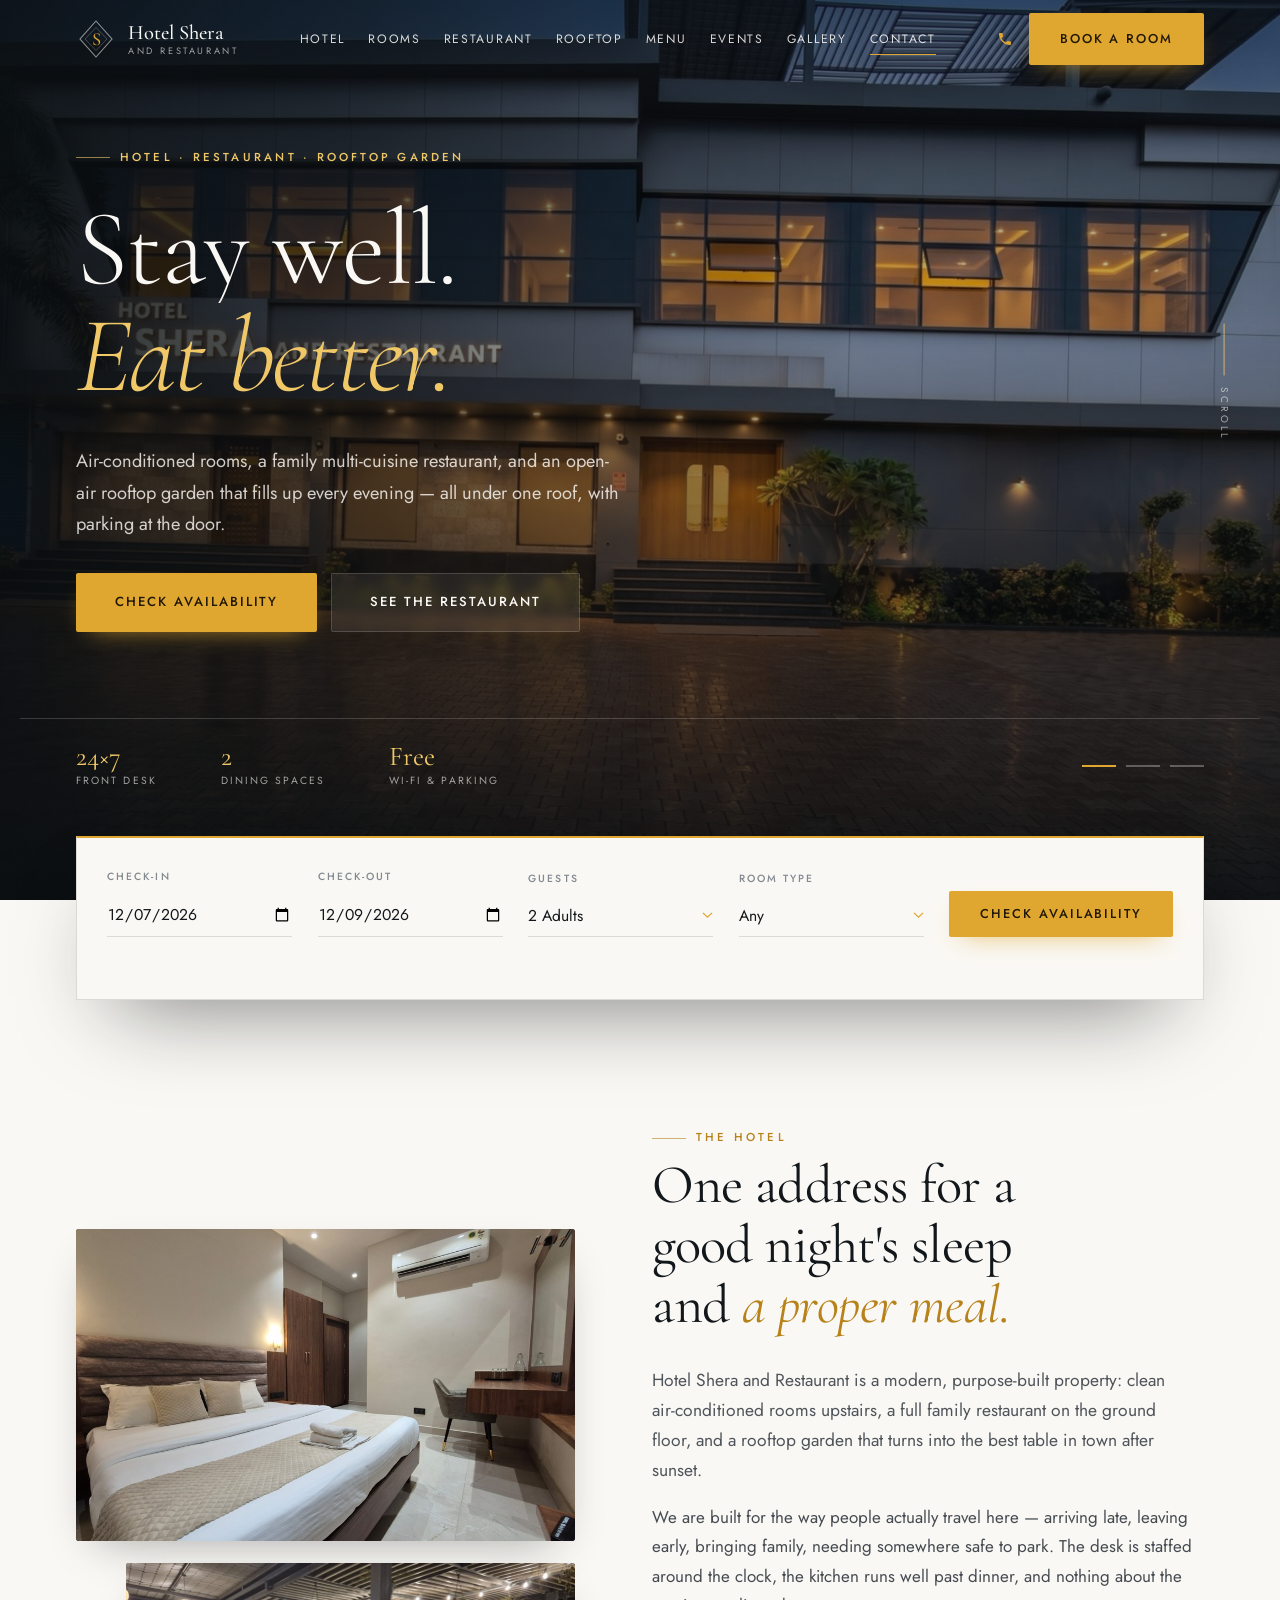
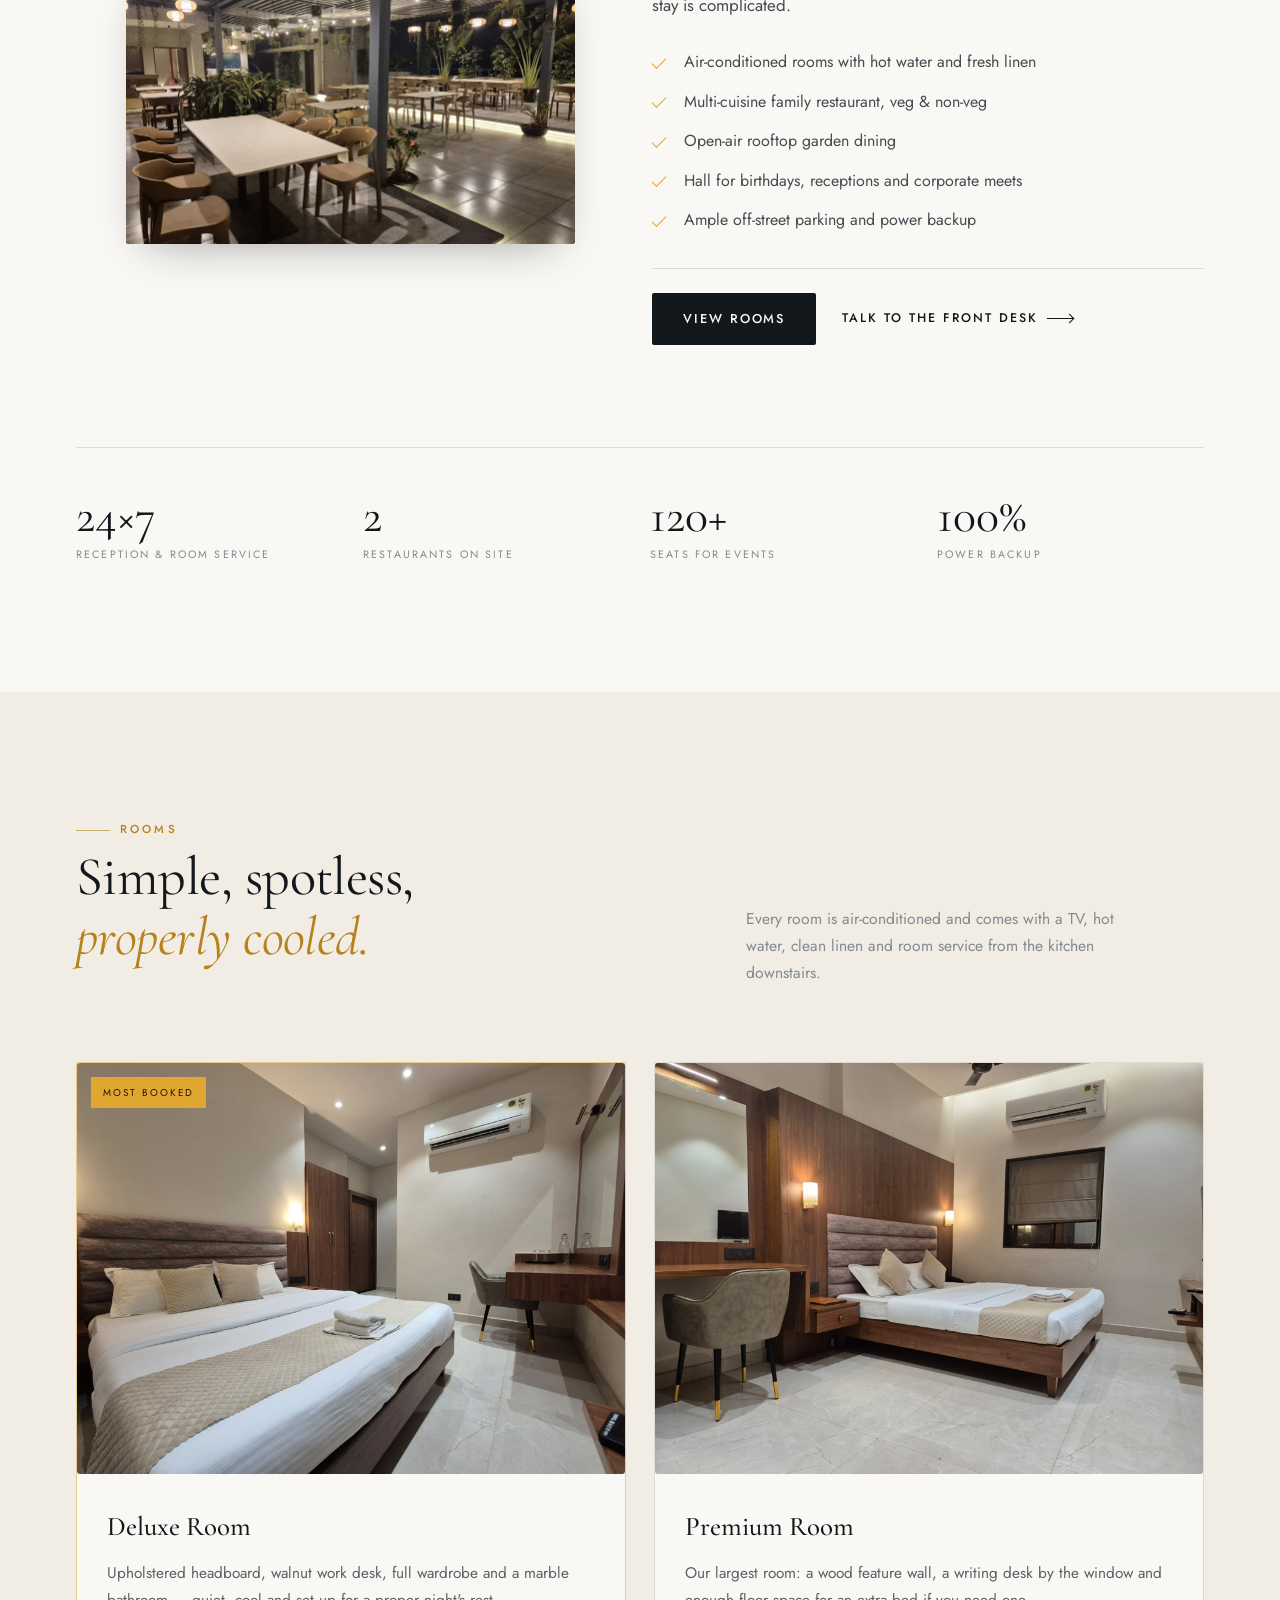
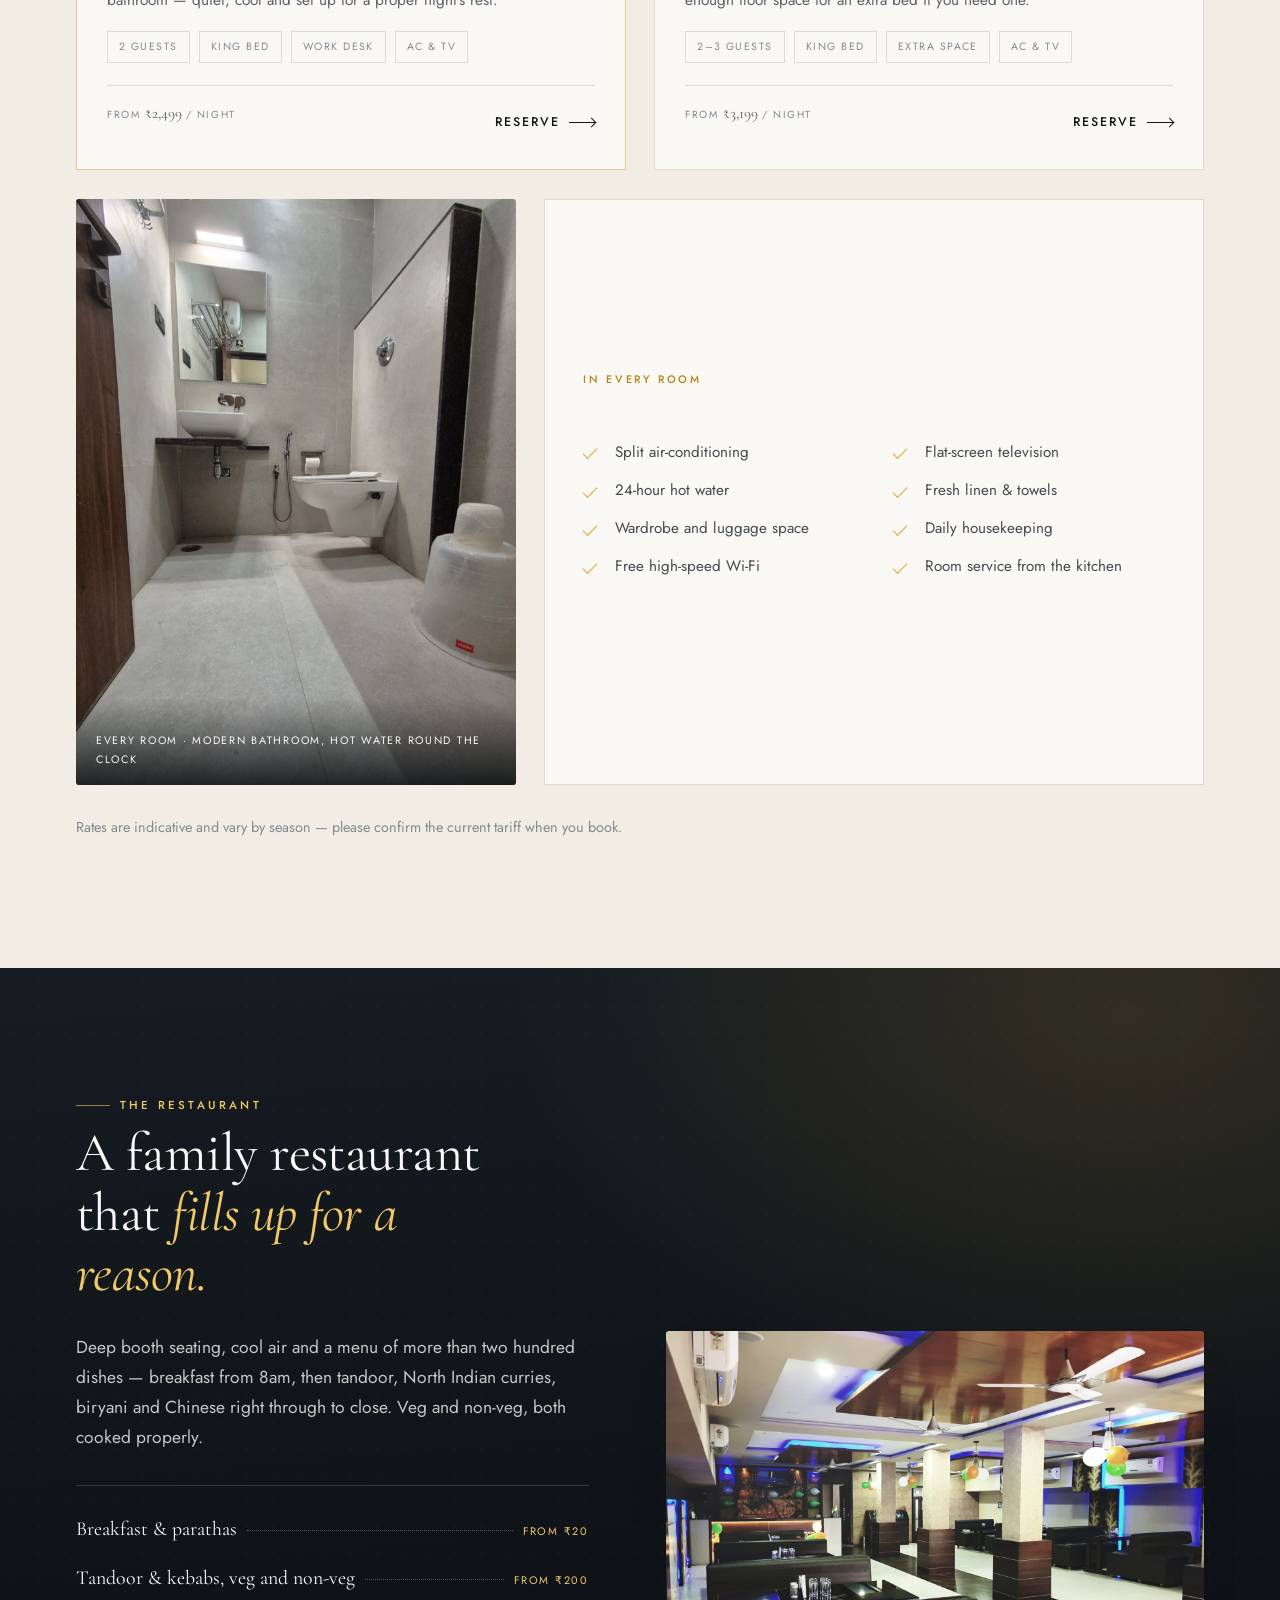
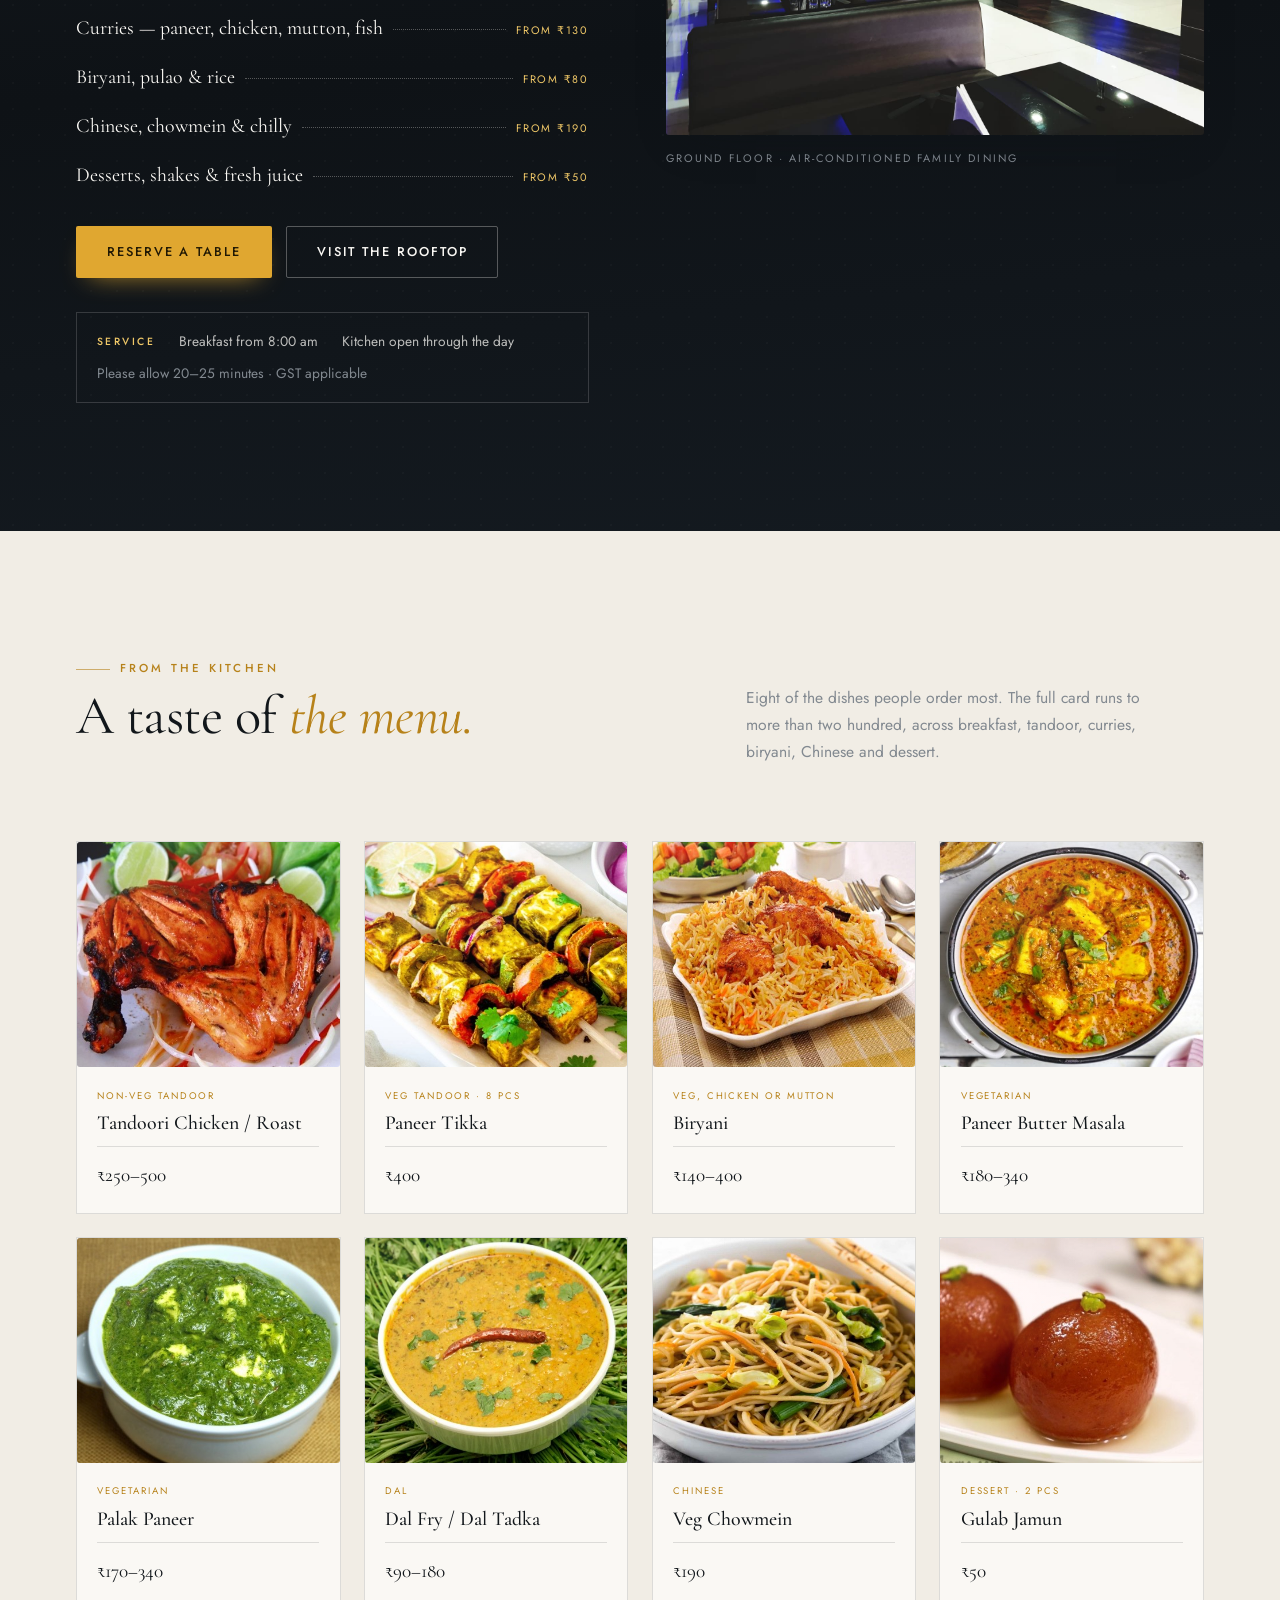
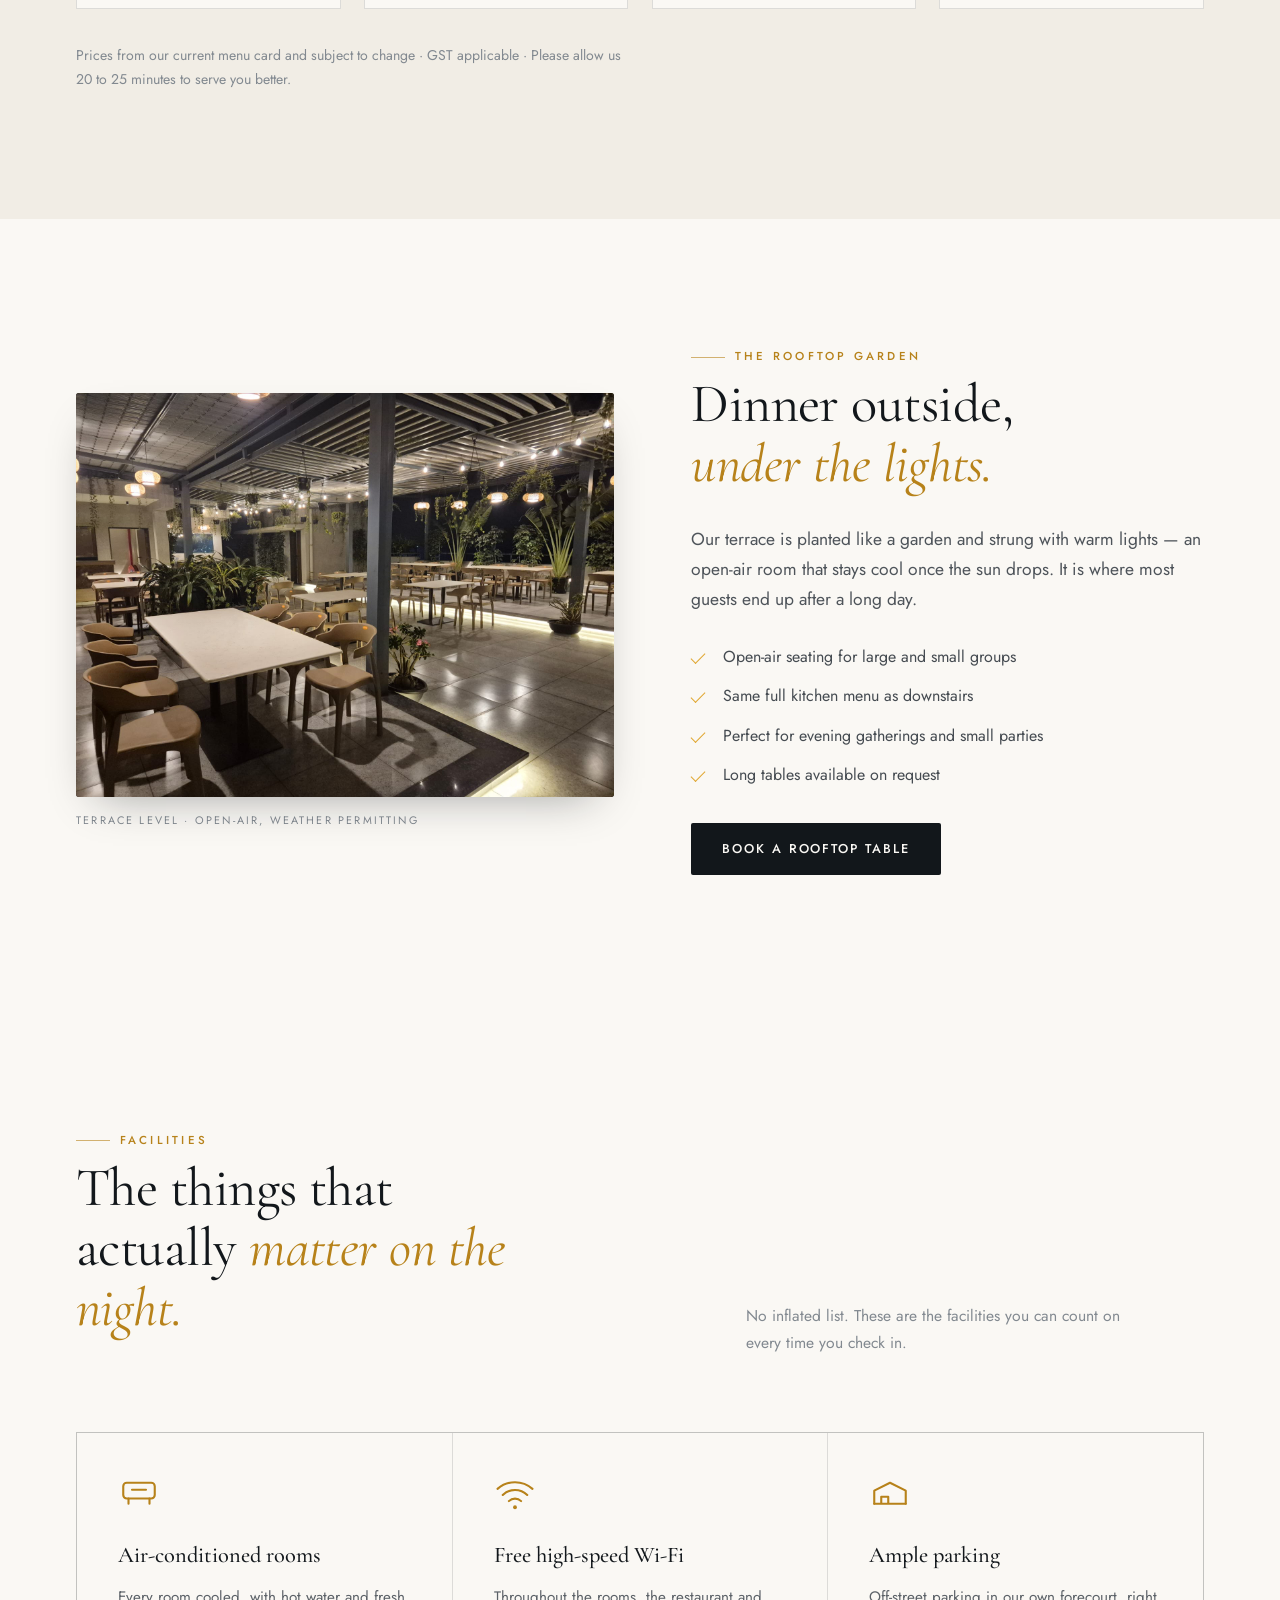
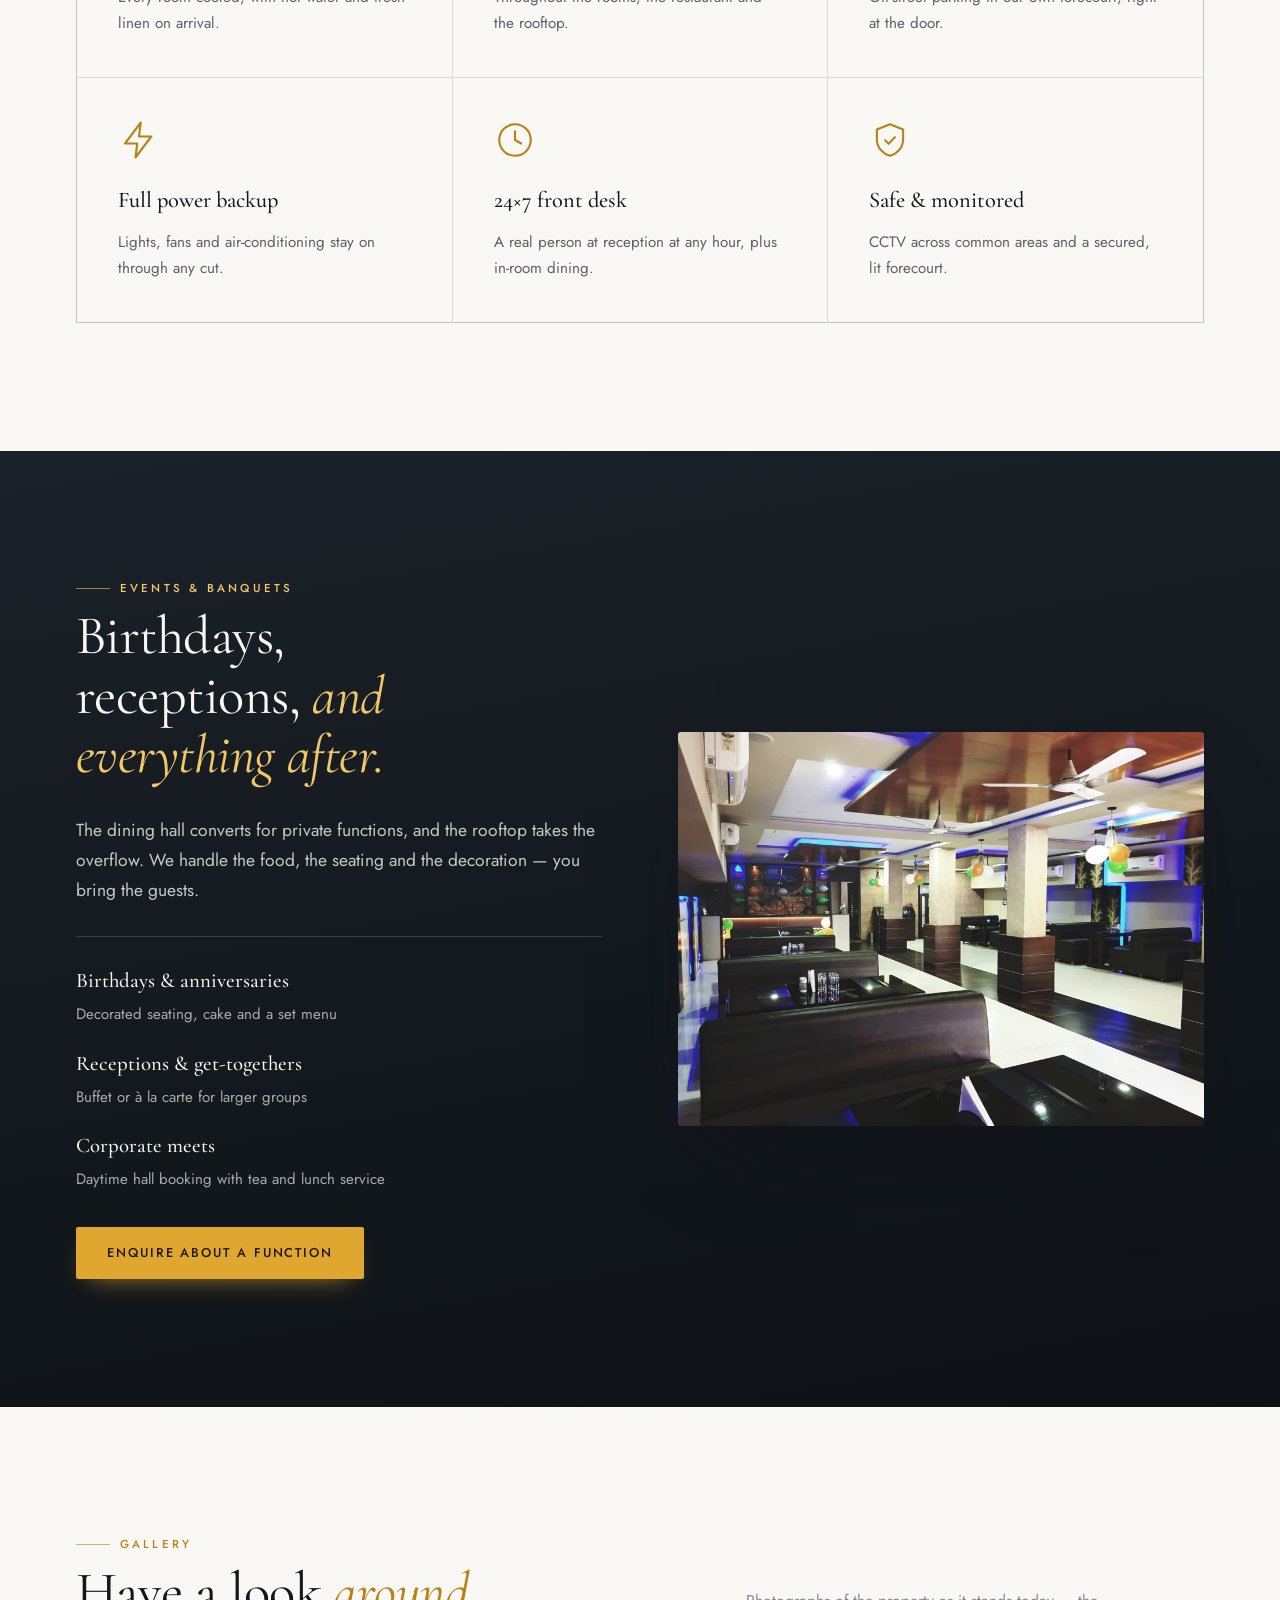
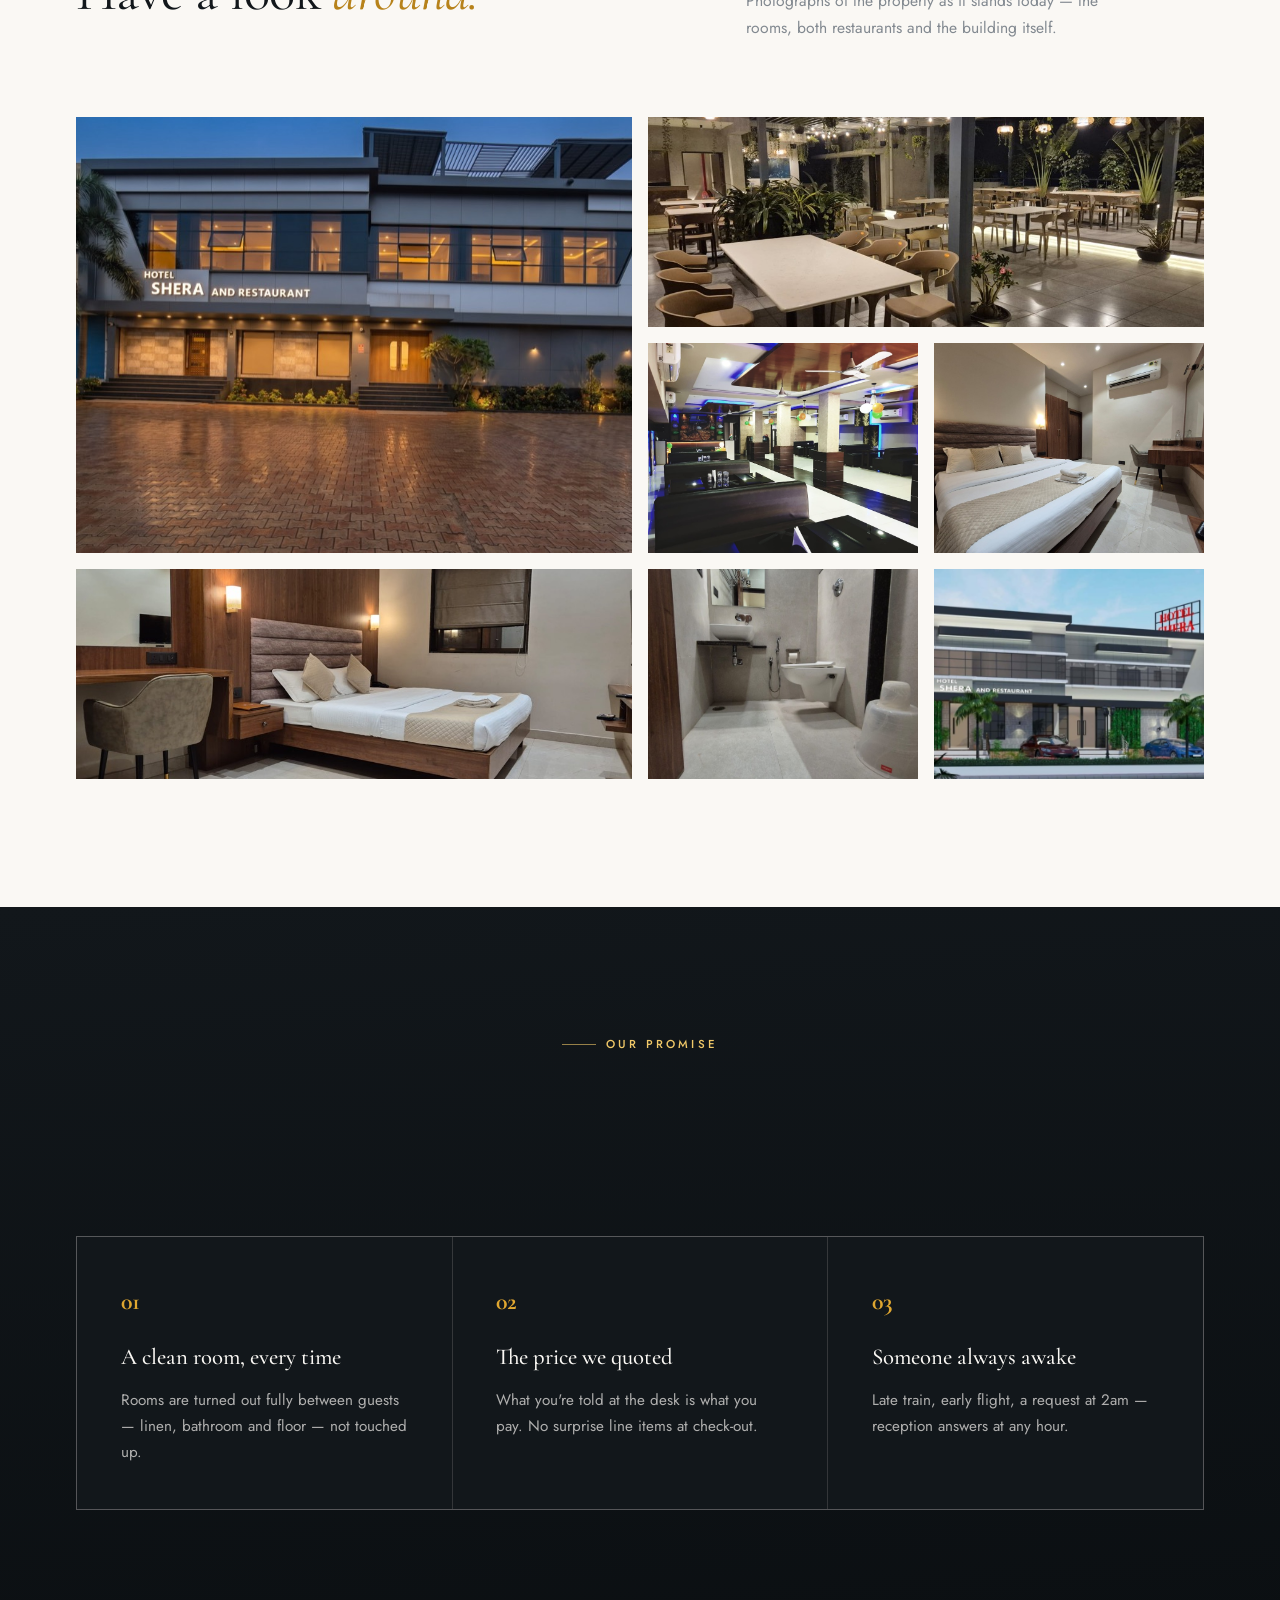
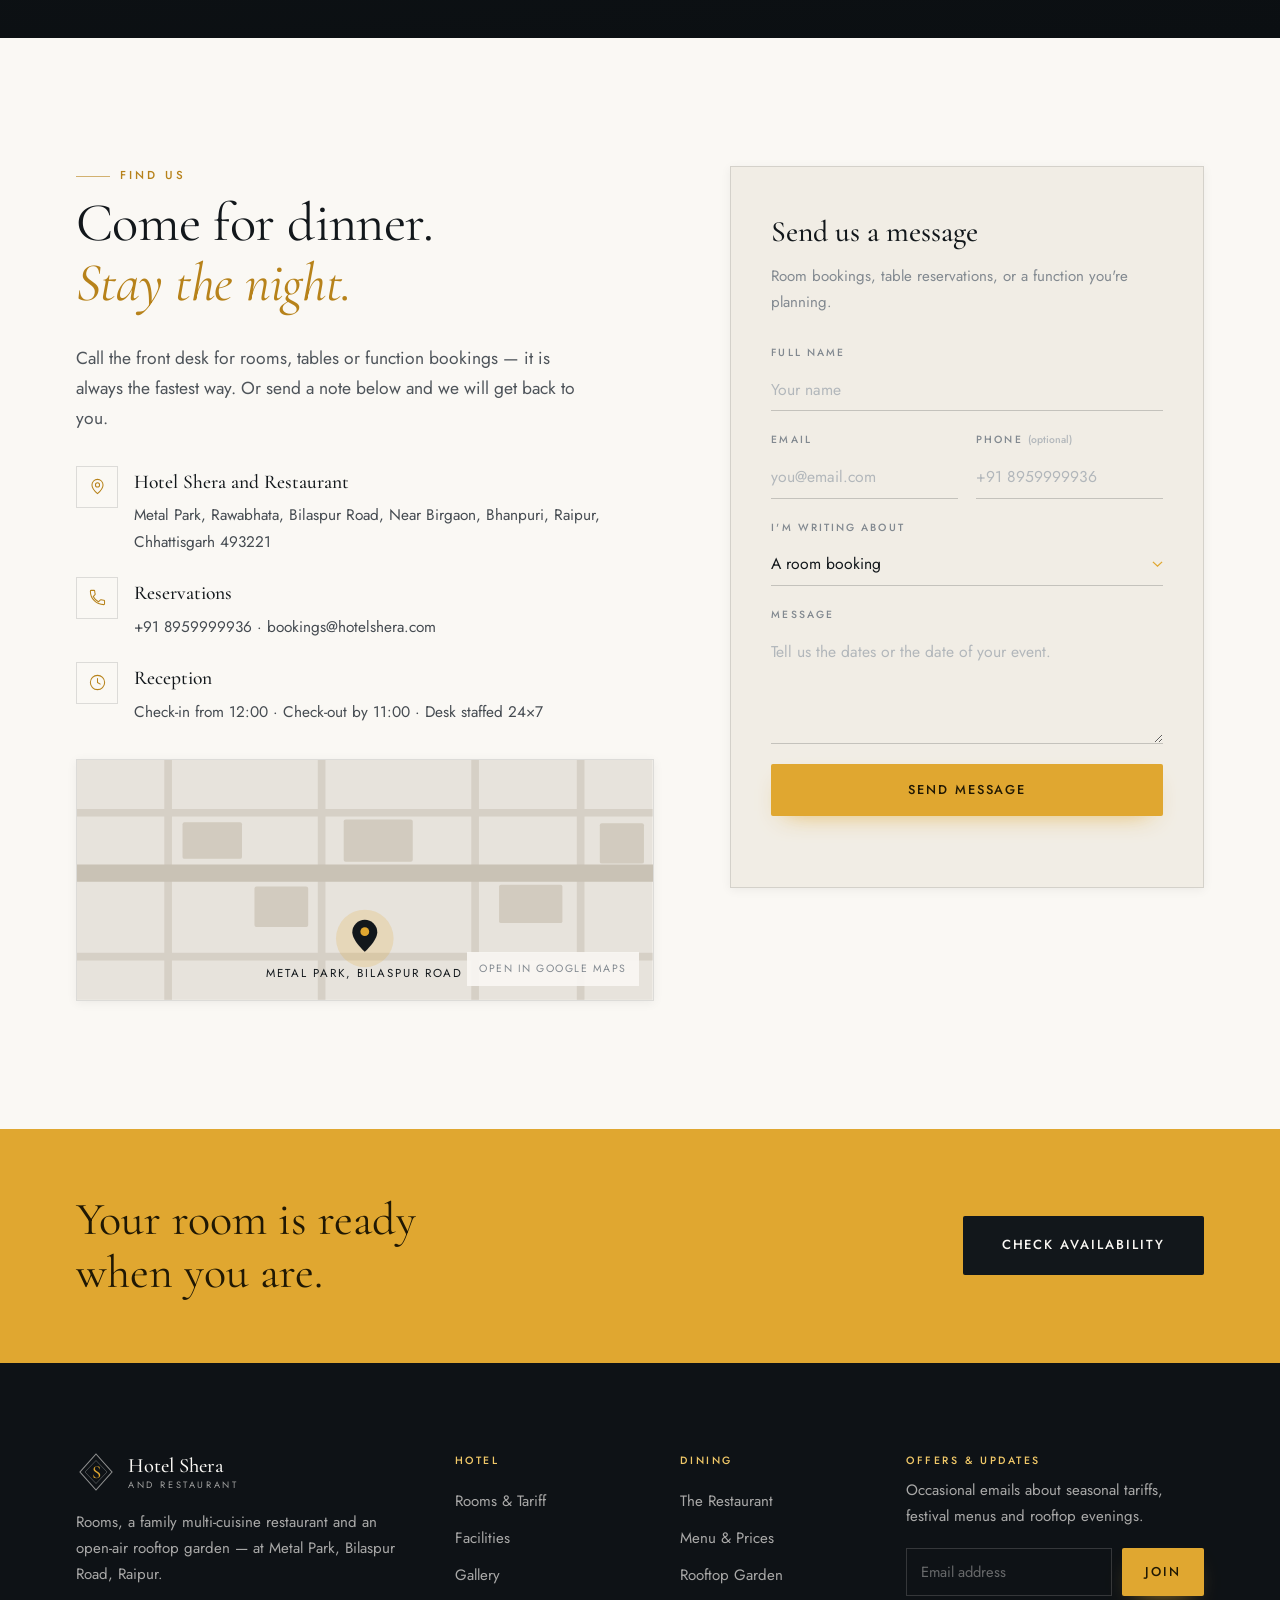
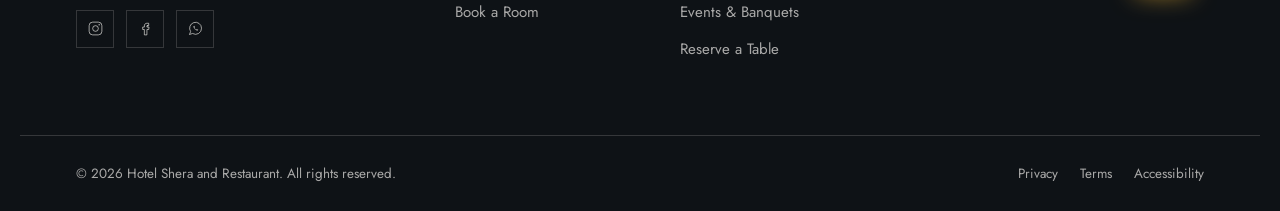
==== preview/index.html @ e37e74c5 "Serve coming-soon at the root, move the landing page to /preview/ The coming-soon page becomes the p" ====
<!DOCTYPE html>
<html lang="en">
<head>
<meta charset="utf-8">
<meta name="viewport" content="width=device-width, initial-scale=1">
<title>Hotel Shera and Restaurant, Raipur — Rooms, Restaurant &amp; Rooftop Garden</title>
<meta name="description" content="Hotel Shera and Restaurant, Metal Park, Bilaspur Road, Raipur — air-conditioned rooms, a family multi-cuisine restaurant, an open-air rooftop garden and a hall for events. Call +91 89599 99936.">
<meta name="theme-color" content="#12171B">
<meta name="robots" content="noindex,nofollow">

<meta property="og:type" content="website">
<meta property="og:title" content="Hotel Shera &amp; Restaurant">
<meta property="og:description" content="Rooms, a family restaurant and a rooftop garden — under one roof.">
<meta property="og:image" content="https://premgupta5000.github.io/assets/img/exterior.jpg">

<link rel="icon" href="data:image/svg+xml,%3Csvg xmlns='http://www.w3.org/2000/svg' viewBox='0 0 64 64'%3E%3Crect width='64' height='64' rx='14' fill='%2312171B'/%3E%3Ctext x='32' y='44' font-family='Georgia,serif' font-size='34' fill='%23E0A730' text-anchor='middle'%3ES%3C/text%3E%3C/svg%3E">

<link rel="preconnect" href="https://fonts.googleapis.com">
<link rel="preconnect" href="https://fonts.gstatic.com" crossorigin>
<link href="https://fonts.googleapis.com/css2?family=Cormorant+Garamond:ital,wght@0,300;0,400;0,500;0,600;1,300;1,400&family=Jost:wght@300;400;500;600&display=swap" rel="stylesheet">
<link rel="preload" as="image" href="../assets/img/exterior.jpg">
<link rel="stylesheet" href="../assets/css/styles.css">
</head>
<body>

<a class="skip-link" href="#main">Skip to content</a>

<div class="loader" id="loader" aria-hidden="true">
  <div class="loader__mark"><span class="loader__s">S</span><span class="loader__word">SHERA</span></div>
  <div class="loader__bar"><i></i></div>
</div>

<!-- ============ HEADER ============ -->
<header class="nav" id="nav">
  <div class="nav__inner">
    <a class="brand" href="#top" aria-label="Hotel Shera and Restaurant — home">
      <span class="brand__mark" aria-hidden="true">
        <svg viewBox="0 0 40 40" fill="none"><path d="M20 2 L36 20 L20 38 L4 20 Z" stroke="currentColor" stroke-width="1.1" opacity=".55"/><path d="M20 8.5 L31 20 L20 31.5 L9 20 Z" stroke="currentColor" stroke-width=".8" opacity=".3"/></svg>
        <b>S</b>
      </span>
      <span class="brand__text"><strong>Hotel Shera</strong><small>and Restaurant</small></span>
    </a>

    <nav class="nav__links" id="navLinks" aria-label="Primary">
      <a href="#about">Hotel</a>
      <a href="#rooms">Rooms</a>
      <a href="#dining">Restaurant</a>
      <a href="#rooftop">Rooftop</a>
      <a href="#menu">Menu</a>
      <a href="#events">Events</a>
      <a href="#gallery">Gallery</a>
      <a href="#contact">Contact</a>
      <a class="btn btn--gold nav__cta--mobile" href="#book">Book a Room</a>
    </nav>

    <div class="nav__right">
      <a class="nav__phone" href="tel:+918959999936"><svg viewBox="0 0 24 24" aria-hidden="true"><path d="M6.6 10.8a15.1 15.1 0 0 0 6.6 6.6l2.2-2.2a1 1 0 0 1 1-.25c1.1.37 2.3.57 3.5.57a1 1 0 0 1 1 1V20a1 1 0 0 1-1 1A17 17 0 0 1 3 4a1 1 0 0 1 1-1h3.5a1 1 0 0 1 1 1c0 1.2.2 2.4.57 3.5a1 1 0 0 1-.25 1z"/></svg><span>+91 8959999936</span></a>
      <a class="btn btn--gold nav__cta" href="#book">Book a Room</a>
      <button class="burger" id="burger" aria-label="Open menu" aria-expanded="false" aria-controls="navLinks"><span></span><span></span><span></span></button>
    </div>
  </div>
</header>

<main id="main">
<span id="top"></span>

<!-- ============ HERO ============ -->
<section class="hero" id="hero">
  <div class="hero__slides" aria-hidden="true">
    <div class="hero__slide is-active" data-img="../assets/img/exterior.jpg" style="--g:linear-gradient(150deg,#243244,#0f1520);background-position:85% 55%"></div>
    <div class="hero__slide" data-img="../assets/img/rooftop-garden.jpg" style="--g:linear-gradient(150deg,#2a2b26,#131412)"></div>
    <div class="hero__slide" data-img="../assets/img/restaurant-indoor.jpg" style="--g:linear-gradient(150deg,#232a33,#101317)"></div>
  </div>
  <div class="hero__scrim"></div>

  <div class="hero__content container">
    <p class="eyebrow eyebrow--light reveal">Hotel &middot; Restaurant &middot; Rooftop Garden</p>
    <h1 class="hero__title reveal" data-delay="1">
      <span class="line"><span>Stay well.</span></span>
      <span class="line"><span><em>Eat better.</em></span></span>
    </h1>
    <p class="hero__lede reveal" data-delay="2">Air-conditioned rooms, a family multi-cuisine restaurant, and an
      open-air rooftop garden that fills up every evening — all under one roof, with parking at the door.</p>
    <div class="hero__actions reveal" data-delay="3">
      <a class="btn btn--gold btn--lg" href="#book">Check Availability</a>
      <a class="btn btn--ghost btn--lg" href="#dining">See the Restaurant</a>
    </div>
  </div>

  <div class="hero__meta container">
    <ul class="hero__facts">
      <li><b>24×7</b><span>Front desk</span></li>
      <li><b>2</b><span>Dining spaces</span></li>
      <li><b>Free</b><span>Wi-Fi &amp; parking</span></li>
    </ul>
    <div class="hero__dots" id="heroDots" role="tablist" aria-label="Hero images"></div>
  </div>

  <a class="hero__scroll" href="#book" aria-label="Scroll down"><span></span>Scroll</a>
</section>

<!-- ============ BOOKING BAR ============ -->
<section class="bookbar" id="book" aria-label="Check availability">
  <div class="container">
    <form class="bookbar__form" id="bookForm" novalidate>
      <div class="field">
        <label for="checkin">Check-in</label>
        <input type="date" id="checkin" name="checkin" required>
      </div>
      <div class="field">
        <label for="checkout">Check-out</label>
        <input type="date" id="checkout" name="checkout" required>
      </div>
      <div class="field">
        <label for="guests">Guests</label>
        <select id="guests" name="guests">
          <option>1 Adult</option>
          <option selected>2 Adults</option>
          <option>2 Adults, 1 Child</option>
          <option>3 Adults</option>
          <option>4 Adults</option>
        </select>
      </div>
      <div class="field">
        <label for="rtype">Room type</label>
        <select id="rtype" name="rtype">
          <option>Any</option>
          <option>Deluxe Room</option>
          <option>Premium Room</option>
        </select>
      </div>
      <button class="btn btn--gold btn--block" type="submit">Check Availability</button>
      <p class="bookbar__note" id="bookNote" role="status"></p>
    </form>
  </div>
</section>

<!-- ============ ABOUT ============ -->
<section class="about section" id="about">
  <div class="container about__grid">
    <div class="about__media">
      <figure class="ph reveal" style="--g:linear-gradient(160deg,#3d372e,#181511)">
        <img src="../assets/img/room-executive-900.jpg" alt="A Deluxe room at Hotel Shera" loading="lazy" onerror="this.remove()">
      </figure>
      <figure class="ph ph--inset reveal" data-delay="1" style="--g:linear-gradient(160deg,#2c2e28,#121310)">
        <img src="../assets/img/rooftop-garden-900.jpg" alt="The rooftop garden dining area lit up at night" loading="lazy" onerror="this.remove()">
      </figure>
    </div>

    <div class="about__copy">
      <p class="eyebrow reveal">The hotel</p>
      <h2 class="h2 reveal" data-delay="1">One address for a good night's sleep and <em>a proper meal.</em></h2>
      <p class="lede reveal" data-delay="2">Hotel Shera and Restaurant is a modern, purpose-built property: clean
        air-conditioned rooms upstairs, a full family restaurant on the ground floor, and a rooftop garden that
        turns into the best table in town after sunset.</p>
      <p class="reveal" data-delay="3">We are built for the way people actually travel here — arriving late,
        leaving early, bringing family, needing somewhere safe to park. The desk is staffed around the clock,
        the kitchen runs well past dinner, and nothing about the stay is complicated.</p>

      <ul class="ticks reveal" data-delay="4">
        <li>Air-conditioned rooms with hot water and fresh linen</li>
        <li>Multi-cuisine family restaurant, veg &amp; non-veg</li>
        <li>Open-air rooftop garden dining</li>
        <li>Hall for birthdays, receptions and corporate meets</li>
        <li>Ample off-street parking and power backup</li>
      </ul>

      <div class="about__cta reveal" data-delay="5">
        <a class="btn btn--dark" href="#rooms">View Rooms</a>
        <a class="link-arrow" href="#contact">Talk to the front desk<i aria-hidden="true"></i></a>
      </div>
    </div>
  </div>

  <div class="container">
    <div class="stats reveal">
      <div class="stat"><b class="count" data-to="24" data-suffix="×7">0</b><span>Reception &amp; room service</span></div>
      <div class="stat"><b class="count" data-to="2">0</b><span>Restaurants on site</span></div>
      <div class="stat"><b class="count" data-to="120" data-suffix="+">0</b><span>Seats for events</span></div>
      <div class="stat"><b class="count" data-to="100" data-suffix="%">0</b><span>Power backup</span></div>
    </div>
  </div>
</section>

<!-- ============ ROOMS ============ -->
<section class="rooms section" id="rooms">
  <div class="container">
    <header class="sec-head">
      <div>
        <p class="eyebrow reveal">Rooms</p>
        <h2 class="h2 reveal" data-delay="1">Simple, spotless, <em>properly cooled.</em></h2>
      </div>
      <p class="sec-head__aside reveal" data-delay="2">Every room is air-conditioned and comes with a TV, hot water,
        clean linen and room service from the kitchen downstairs.</p>
    </header>

    <div class="rooms__grid">
      <article class="room room--feature reveal">
        <figure class="ph room__media" style="--g:linear-gradient(160deg,#3d372e,#181511)">
          <img src="../assets/img/room-executive-900.jpg" alt="A Deluxe room with an upholstered headboard, work desk and marble floor" loading="lazy" onerror="this.remove()">
          <figcaption class="room__tag">Most booked</figcaption>
        </figure>
        <div class="room__body">
          <h3>Deluxe Room</h3>
          <p>Upholstered headboard, walnut work desk, full wardrobe and a marble bathroom — quiet, cool and
            set up for a proper night's rest.</p>
          <ul class="room__spec"><li>2 guests</li><li>King bed</li><li>Work desk</li><li>AC &amp; TV</li></ul>
          <div class="room__foot">
            <p class="price"><small>from</small> ₹2,499 <small>/ night</small></p>
            <a class="link-arrow" href="#book">Reserve<i aria-hidden="true"></i></a>
          </div>
        </div>
      </article>

      <article class="room reveal" data-delay="1">
        <figure class="ph room__media" style="--g:linear-gradient(160deg,#3b352c,#171410)">
          <img src="../assets/img/room-premium-900.jpg" alt="A Premium room with a wood feature wall, desk and window" loading="lazy" onerror="this.remove()">
        </figure>
        <div class="room__body">
          <h3>Premium Room</h3>
          <p>Our largest room: a wood feature wall, a writing desk by the window and enough floor space for
            an extra bed if you need one.</p>
          <ul class="room__spec"><li>2–3 guests</li><li>King bed</li><li>Extra space</li><li>AC &amp; TV</li></ul>
          <div class="room__foot">
            <p class="price"><small>from</small> ₹3,199 <small>/ night</small></p>
            <a class="link-arrow" href="#book">Reserve<i aria-hidden="true"></i></a>
          </div>
        </div>
      </article>

      <!-- TODO(owner): to add a third tier, photograph the room, save it as
           assets/img/room-standard-900.jpg and uncomment the card below.
           Remember to add the matching option to the "Room type" select in the booking bar.

      <article class="room reveal" data-delay="2">
        <figure class="ph room__media" style="--g:linear-gradient(160deg,#3a3630,#171512)">
          <img src="../assets/img/room-standard-900.jpg" alt="A Standard air-conditioned room" loading="lazy" onerror="this.remove()">
        </figure>
        <div class="room__body">
          <h3>Standard AC Room</h3>
          <p>A comfortable double for a night or two on the road.</p>
          <ul class="room__spec"><li>2 guests</li><li>Double bed</li><li>AC &amp; TV</li></ul>
          <div class="room__foot">
            <p class="price"><small>from</small> ₹1,899 <small>/ night</small></p>
            <a class="link-arrow" href="#book">Reserve<i aria-hidden="true"></i></a>
          </div>
        </div>
      </article>
      -->
    </div>

    <div class="rooms__strip">
      <figure class="ph reveal" style="--g:linear-gradient(160deg,#3a3a38,#161615)">
        <img src="../assets/img/bathroom-900.jpg" alt="A room bathroom with a walk-in shower area and modern fittings" loading="lazy" onerror="this.remove()">
        <figcaption>Every room · modern bathroom, hot water round the clock</figcaption>
      </figure>
      <div class="inroom reveal" data-delay="1">
        <h3>In every room</h3>
        <ul class="ticks ticks--two">
          <li>Split air-conditioning</li>
          <li>Flat-screen television</li>
          <li>24-hour hot water</li>
          <li>Fresh linen &amp; towels</li>
          <li>Wardrobe and luggage space</li>
          <li>Daily housekeeping</li>
          <li>Free high-speed Wi-Fi</li>
          <li>Room service from the kitchen</li>
        </ul>
      </div>
    </div>

    <p class="rooms__note reveal">Rates are indicative and vary by season — please confirm the current tariff when you book.</p>
  </div>
</section>

<!-- ============ DINING — INDOOR ============ -->
<section class="dining section" id="dining">
  <div class="container dining__grid">
    <div class="dining__copy">
      <p class="eyebrow eyebrow--light reveal">The restaurant</p>
      <h2 class="h2 h2--light reveal" data-delay="1">A family restaurant that <em>fills up for a reason.</em></h2>
      <p class="lede lede--light reveal" data-delay="2">Deep booth seating, cool air and a menu of more than two
        hundred dishes — breakfast from 8am, then tandoor, North Indian curries, biryani and Chinese right
        through to close. Veg and non-veg, both cooked properly.</p>

      <ul class="menu reveal" data-delay="3">
        <li><span class="menu__name">Breakfast &amp; parathas</span><span class="menu__dots"></span><span class="menu__price">from ₹20</span></li>
        <li><span class="menu__name">Tandoor &amp; kebabs, veg and non-veg</span><span class="menu__dots"></span><span class="menu__price">from ₹200</span></li>
        <li><span class="menu__name">Curries — paneer, chicken, mutton, fish</span><span class="menu__dots"></span><span class="menu__price">from ₹130</span></li>
        <li><span class="menu__name">Biryani, pulao &amp; rice</span><span class="menu__dots"></span><span class="menu__price">from ₹80</span></li>
        <li><span class="menu__name">Chinese, chowmein &amp; chilly</span><span class="menu__dots"></span><span class="menu__price">from ₹190</span></li>
        <li><span class="menu__name">Desserts, shakes &amp; fresh juice</span><span class="menu__dots"></span><span class="menu__price">from ₹50</span></li>
      </ul>

      <div class="dining__actions reveal" data-delay="4">
        <a class="btn btn--gold" href="#contact">Reserve a Table</a>
        <a class="btn btn--ghost-light" href="#rooftop">Visit the Rooftop</a>
      </div>

      <div class="dining__hours reveal" data-delay="5">
        <b>Service</b>
        <span>Breakfast from 8:00 am</span>
        <span>Kitchen open through the day</span>
        <span class="muted">Please allow 20–25 minutes · GST applicable</span>
      </div>
    </div>

    <div class="dining__media reveal" data-delay="1">
      <figure class="ph ph--wide" style="--g:linear-gradient(160deg,#232a33,#101317)">
        <img src="../assets/img/restaurant-indoor.jpg" alt="The indoor dining hall with booth seating and accent lighting" loading="lazy" onerror="this.remove()">
      </figure>
      <p class="ph__cap">Ground floor · air-conditioned family dining</p>
    </div>
  </div>
</section>

<!-- ============ MENU ============ -->
<section class="taste section" id="menu">
  <div class="container">
    <header class="sec-head">
      <div>
        <p class="eyebrow reveal">From the kitchen</p>
        <h2 class="h2 reveal" data-delay="1">A taste of <em>the menu.</em></h2>
      </div>
      <p class="sec-head__aside reveal" data-delay="2">Eight of the dishes people order most. The full card runs to
        more than two hundred, across breakfast, tandoor, curries, biryani, Chinese and dessert.</p>
    </header>

    <div class="taste__grid">
      <article class="dish reveal">
        <figure class="ph dish__media" style="--g:linear-gradient(160deg,#3d372e,#181511)">
          <img src="../assets/img/menu/tandoori-chicken.jpg" alt="Tandoori Chicken / Roast" loading="lazy" onerror="this.remove()">
        </figure>
        <div class="dish__body">
          <span class="dish__cat">Non-veg tandoor</span>
          <h3>Tandoori Chicken / Roast</h3>
          <p class="dish__price">₹250–500</p>
        </div>
      </article>
      <article class="dish reveal" data-delay="1">
        <figure class="ph dish__media" style="--g:linear-gradient(160deg,#3d372e,#181511)">
          <img src="../assets/img/menu/paneer-tikka.jpg" alt="Paneer Tikka" loading="lazy" onerror="this.remove()">
        </figure>
        <div class="dish__body">
          <span class="dish__cat">Veg tandoor · 8 pcs</span>
          <h3>Paneer Tikka</h3>
          <p class="dish__price">₹400</p>
        </div>
      </article>
      <article class="dish reveal" data-delay="2">
        <figure class="ph dish__media" style="--g:linear-gradient(160deg,#3d372e,#181511)">
          <img src="../assets/img/menu/biryani.jpg" alt="Biryani" loading="lazy" onerror="this.remove()">
        </figure>
        <div class="dish__body">
          <span class="dish__cat">Veg, chicken or mutton</span>
          <h3>Biryani</h3>
          <p class="dish__price">₹140–400</p>
        </div>
      </article>
      <article class="dish reveal" data-delay="3">
        <figure class="ph dish__media" style="--g:linear-gradient(160deg,#3d372e,#181511)">
          <img src="../assets/img/menu/paneer-butter-masala.jpg" alt="Paneer Butter Masala" loading="lazy" onerror="this.remove()">
        </figure>
        <div class="dish__body">
          <span class="dish__cat">Vegetarian</span>
          <h3>Paneer Butter Masala</h3>
          <p class="dish__price">₹180–340</p>
        </div>
      </article>
      <article class="dish reveal" data-delay="4">
        <figure class="ph dish__media" style="--g:linear-gradient(160deg,#3d372e,#181511)">
          <img src="../assets/img/menu/palak-paneer.jpg" alt="Palak Paneer" loading="lazy" onerror="this.remove()">
        </figure>
        <div class="dish__body">
          <span class="dish__cat">Vegetarian</span>
          <h3>Palak Paneer</h3>
          <p class="dish__price">₹170–340</p>
        </div>
      </article>
      <article class="dish reveal" data-delay="5">
        <figure class="ph dish__media" style="--g:linear-gradient(160deg,#3d372e,#181511)">
          <img src="../assets/img/menu/dal-fry.jpg" alt="Dal Fry / Dal Tadka" loading="lazy" onerror="this.remove()">
        </figure>
        <div class="dish__body">
          <span class="dish__cat">Dal</span>
          <h3>Dal Fry / Dal Tadka</h3>
          <p class="dish__price">₹90–180</p>
        </div>
      </article>
      <article class="dish reveal">
        <figure class="ph dish__media" style="--g:linear-gradient(160deg,#3d372e,#181511)">
          <img src="../assets/img/menu/chowmein.jpg" alt="Veg Chowmein" loading="lazy" onerror="this.remove()">
        </figure>
        <div class="dish__body">
          <span class="dish__cat">Chinese</span>
          <h3>Veg Chowmein</h3>
          <p class="dish__price">₹190</p>
        </div>
      </article>
      <article class="dish reveal" data-delay="1">
        <figure class="ph dish__media" style="--g:linear-gradient(160deg,#3d372e,#181511)">
          <img src="../assets/img/menu/gulab-jamun.jpg" alt="Gulab Jamun" loading="lazy" onerror="this.remove()">
        </figure>
        <div class="dish__body">
          <span class="dish__cat">Dessert · 2 pcs</span>
          <h3>Gulab Jamun</h3>
          <p class="dish__price">₹50</p>
        </div>
      </article>
    </div>

    <p class="taste__note reveal">Prices from our current menu card and subject to change · GST applicable ·
      Please allow us 20 to 25 minutes to serve you better.</p>
  </div>
</section>

<!-- ============ ROOFTOP ============ -->
<section class="roof section" id="rooftop">
  <div class="container roof__grid">
    <div class="roof__media reveal">
      <figure class="ph ph--wide" style="--g:linear-gradient(160deg,#2c2e28,#121310)">
        <img src="../assets/img/rooftop-garden.jpg" alt="The open-air rooftop garden restaurant at night, with string lights and plants" loading="lazy" onerror="this.remove()">
      </figure>
      <p class="ph__cap">Terrace level · open-air, weather permitting</p>
    </div>

    <div class="roof__copy">
      <p class="eyebrow reveal">The rooftop garden</p>
      <h2 class="h2 reveal" data-delay="1">Dinner outside, <em>under the lights.</em></h2>
      <p class="lede reveal" data-delay="2">Our terrace is planted like a garden and strung with warm lights —
        an open-air room that stays cool once the sun drops. It is where most guests end up after a long day.</p>
      <ul class="ticks reveal" data-delay="3">
        <li>Open-air seating for large and small groups</li>
        <li>Same full kitchen menu as downstairs</li>
        <li>Perfect for evening gatherings and small parties</li>
        <li>Long tables available on request</li>
      </ul>
      <div class="roof__actions reveal" data-delay="4">
        <a class="btn btn--dark" href="#contact">Book a Rooftop Table</a>
      </div>
    </div>
  </div>
</section>

<!-- ============ AMENITIES ============ -->
<section class="amen section" id="amenities">
  <div class="container">
    <header class="sec-head">
      <div>
        <p class="eyebrow reveal">Facilities</p>
        <h2 class="h2 reveal" data-delay="1">The things that actually <em>matter on the night.</em></h2>
      </div>
      <p class="sec-head__aside reveal" data-delay="2">No inflated list. These are the facilities you can count on
        every time you check in.</p>
    </header>

    <div class="amen__grid">
      <article class="amen__card reveal">
        <span class="amen__icon" aria-hidden="true"><svg viewBox="0 0 24 24"><rect x="3" y="5" width="18" height="9" rx="2"/><path d="M6 14v3M18 14v3M8 9h8"/></svg></span>
        <h3>Air-conditioned rooms</h3>
        <p>Every room cooled, with hot water and fresh linen on arrival.</p>
      </article>
      <article class="amen__card reveal" data-delay="1">
        <span class="amen__icon" aria-hidden="true"><svg viewBox="0 0 24 24"><path d="M2 8.5a15 15 0 0 1 20 0M5 12a10 10 0 0 1 14 0M8.5 15.5a5 5 0 0 1 7 0"/><circle cx="12" cy="19" r="1.1" fill="currentColor" stroke="none"/></svg></span>
        <h3>Free high-speed Wi-Fi</h3>
        <p>Throughout the rooms, the restaurant and the rooftop.</p>
      </article>
      <article class="amen__card reveal" data-delay="2">
        <span class="amen__icon" aria-hidden="true"><svg viewBox="0 0 24 24"><path d="M3 17V9.5L12 5l9 4.5V17"/><path d="M3 17h18M7 17v-4h4v4"/></svg></span>
        <h3>Ample parking</h3>
        <p>Off-street parking in our own forecourt, right at the door.</p>
      </article>
      <article class="amen__card reveal" data-delay="3">
        <span class="amen__icon" aria-hidden="true"><svg viewBox="0 0 24 24"><path d="M13 2 4 14h7l-1 8 9-12h-7z"/></svg></span>
        <h3>Full power backup</h3>
        <p>Lights, fans and air-conditioning stay on through any cut.</p>
      </article>
      <article class="amen__card reveal" data-delay="4">
        <span class="amen__icon" aria-hidden="true"><svg viewBox="0 0 24 24"><circle cx="12" cy="12" r="9"/><path d="M12 7v5l3.5 2"/></svg></span>
        <h3>24×7 front desk</h3>
        <p>A real person at reception at any hour, plus in-room dining.</p>
      </article>
      <article class="amen__card reveal" data-delay="5">
        <span class="amen__icon" aria-hidden="true"><svg viewBox="0 0 24 24"><path d="M12 3l7.5 3v5.5c0 4.6-3.1 8.2-7.5 9.5-4.4-1.3-7.5-4.9-7.5-9.5V6z"/><path d="M9.2 12.2l2 2 3.6-3.8"/></svg></span>
        <h3>Safe &amp; monitored</h3>
        <p>CCTV across common areas and a secured, lit forecourt.</p>
      </article>
    </div>
  </div>
</section>

<!-- ============ EVENTS ============ -->
<section class="events section" id="events">
  <div class="container events__inner">
    <div class="events__copy">
      <p class="eyebrow eyebrow--light reveal">Events &amp; banquets</p>
      <h2 class="h2 h2--light reveal" data-delay="1">Birthdays, receptions, <em>and everything after.</em></h2>
      <p class="lede lede--light reveal" data-delay="2">The dining hall converts for private functions, and the
        rooftop takes the overflow. We handle the food, the seating and the decoration — you bring the guests.</p>
      <ul class="events__list reveal" data-delay="3">
        <li><b>Birthdays &amp; anniversaries</b><span>Decorated seating, cake and a set menu</span></li>
        <li><b>Receptions &amp; get-togethers</b><span>Buffet or à la carte for larger groups</span></li>
        <li><b>Corporate meets</b><span>Daytime hall booking with tea and lunch service</span></li>
      </ul>
      <a class="btn btn--gold reveal" data-delay="4" href="#contact">Enquire About a Function</a>
    </div>
    <div class="events__media reveal" data-delay="2">
      <figure class="ph" style="--g:linear-gradient(160deg,#232a33,#101317)">
        <img src="../assets/img/restaurant-indoor-900.jpg" alt="The dining hall arranged for a celebration" loading="lazy" onerror="this.remove()">
      </figure>
    </div>
  </div>
</section>

<!-- ============ GALLERY ============ -->
<section class="gallery section" id="gallery">
  <div class="container">
    <header class="sec-head">
      <div>
        <p class="eyebrow reveal">Gallery</p>
        <h2 class="h2 reveal" data-delay="1">Have a look <em>around.</em></h2>
      </div>
      <p class="sec-head__aside reveal" data-delay="2">Photographs of the property as it stands today — the rooms,
        both restaurants and the building itself.</p>
    </header>

    <div class="gallery__grid" id="galleryGrid">
      <button class="gal gal--a reveal" data-full="../assets/img/exterior.jpg" aria-label="Open image: the hotel front at dusk">
        <img src="../assets/img/exterior-900.jpg" alt="the hotel front and forecourt at dusk" loading="lazy" onerror="this.remove()"><span class="gal__cap">The front at dusk</span>
      </button>
      <button class="gal gal--b reveal" data-delay="1" data-full="../assets/img/rooftop-garden.jpg" aria-label="Open image: the rooftop garden at night">
        <img src="../assets/img/rooftop-garden-900.jpg" alt="the rooftop garden at night" loading="lazy" onerror="this.remove()"><span class="gal__cap">Rooftop garden</span>
      </button>
      <button class="gal reveal" data-delay="2" data-full="../assets/img/restaurant-indoor.jpg" aria-label="Open image: the indoor restaurant">
        <img src="../assets/img/restaurant-indoor-900.jpg" alt="the indoor restaurant" loading="lazy" onerror="this.remove()"><span class="gal__cap">The restaurant</span>
      </button>
      <button class="gal reveal" data-delay="3" data-full="../assets/img/room-executive.jpg" aria-label="Open image: a Deluxe room">
        <img src="../assets/img/room-executive-900.jpg" alt="a Deluxe room" loading="lazy" onerror="this.remove()"><span class="gal__cap">Deluxe room</span>
      </button>
      <button class="gal gal--b reveal" data-delay="4" data-full="../assets/img/room-premium.jpg" aria-label="Open image: a Premium room">
        <img src="../assets/img/room-premium-900.jpg" alt="a Premium room" loading="lazy" onerror="this.remove()"><span class="gal__cap">Premium room</span>
      </button>
      <button class="gal reveal" data-delay="5" data-full="../assets/img/bathroom.jpg" aria-label="Open image: a room bathroom">
        <img src="../assets/img/bathroom-900.jpg" alt="a room bathroom" loading="lazy" onerror="this.remove()"><span class="gal__cap">Bathroom</span>
      </button>
      <button class="gal reveal" data-delay="5" data-full="../assets/img/exterior-render.jpg" aria-label="Open image: the building elevation">
        <img src="../assets/img/exterior-render-900.jpg" alt="the building elevation" loading="lazy" onerror="this.remove()"><span class="gal__cap">Elevation</span>
      </button>
    </div>
  </div>
</section>

<!-- ============ PROMISE ============ -->
<section class="promise section">
  <div class="container">
    <p class="eyebrow eyebrow--light reveal" style="justify-content:center">Our promise</p>
    <h2 class="h2 h2--light promise__h reveal" data-delay="1">Three things we don't <em>compromise on.</em></h2>
    <div class="promise__grid">
      <article class="promise__card reveal">
        <b>01</b>
        <h3>A clean room, every time</h3>
        <p>Rooms are turned out fully between guests — linen, bathroom and floor — not touched up.</p>
      </article>
      <article class="promise__card reveal" data-delay="1">
        <b>02</b>
        <h3>The price we quoted</h3>
        <p>What you're told at the desk is what you pay. No surprise line items at check-out.</p>
      </article>
      <article class="promise__card reveal" data-delay="2">
        <b>03</b>
        <h3>Someone always awake</h3>
        <p>Late train, early flight, a request at 2am — reception answers at any hour.</p>
      </article>
    </div>
  </div>
</section>

<!-- ============ CONTACT ============ -->
<section class="contact section" id="contact">
  <div class="container contact__grid">
    <div class="contact__copy">
      <p class="eyebrow reveal">Find us</p>
      <h2 class="h2 reveal" data-delay="1">Come for dinner. <em>Stay the night.</em></h2>
      <p class="lede reveal" data-delay="2">Call the front desk for rooms, tables or function bookings — it is
        always the fastest way. Or send a note below and we will get back to you.</p>

      <div class="contact__rows reveal" data-delay="3">
        <div class="crow">
          <span class="crow__ico" aria-hidden="true"><svg viewBox="0 0 24 24"><path d="M12 21s7-6.2 7-11a7 7 0 1 0-14 0c0 4.8 7 11 7 11Z"/><circle cx="12" cy="10" r="2.6"/></svg></span>
          <div><b>Hotel Shera and Restaurant</b><p><a href="https://www.google.com/maps/search/?api=1&amp;query=Hotel+Shera+and+Restaurant+Metal+Park+Rawabhata+Bilaspur+Road+Birgaon+Raipur+493221" target="_blank" rel="noopener">Metal Park, Rawabhata, Bilaspur Road, Near Birgaon, Bhanpuri, Raipur, Chhattisgarh 493221</a></p></div>
        </div>
        <div class="crow">
          <span class="crow__ico" aria-hidden="true"><svg viewBox="0 0 24 24"><path d="M6.6 10.8a15.1 15.1 0 0 0 6.6 6.6l2.2-2.2a1 1 0 0 1 1-.25c1.1.37 2.3.57 3.5.57a1 1 0 0 1 1 1V20a1 1 0 0 1-1 1A17 17 0 0 1 3 4a1 1 0 0 1 1-1h3.5a1 1 0 0 1 1 1c0 1.2.2 2.4.57 3.5a1 1 0 0 1-.25 1z"/></svg></span>
          <div><b>Reservations</b><p><a href="tel:+918959999936">+91 8959999936</a> · <a href="mailto:bookings@hotelshera.com">bookings@hotelshera.com</a></p></div>
        </div>
        <div class="crow">
          <span class="crow__ico" aria-hidden="true"><svg viewBox="0 0 24 24"><circle cx="12" cy="12" r="9"/><path d="M12 7v5l3.5 2"/></svg></span>
          <div><b>Reception</b><p>Check-in from 12:00 · Check-out by 11:00 · Desk staffed 24×7</p></div>
        </div>
      </div>

      <!-- TODO(owner): replace this placeholder with a Google Maps embed for the property. -->
      <div class="map reveal" data-delay="4">
        <svg viewBox="0 0 600 250" preserveAspectRatio="xMidYMid slice">
          <rect width="600" height="250" fill="#E7E3DC"/>
          <g stroke="#D6D0C6" stroke-width="8" fill="none"><path d="M0 55 H600M0 118 H600M0 205 H600M95 0 V250M255 0 V250M415 0 V250M525 0 V250"/></g>
          <path d="M-10 118 H610" stroke="#C9C2B5" stroke-width="18" fill="none"/>
          <g fill="#D2CBBF"><rect x="110" y="65" width="62" height="38" rx="2"/><rect x="185" y="132" width="56" height="42" rx="2"/><rect x="278" y="62" width="72" height="44" rx="2"/><rect x="440" y="130" width="66" height="40" rx="2"/><rect x="545" y="66" width="46" height="42" rx="2"/></g>
          <circle cx="300" cy="186" r="30" fill="#E0A730" opacity=".2"/>
          <path d="M300 200s13-11.6 13-20.4a13 13 0 1 0-26 0C287 188.4 300 200 300 200Z" fill="#12171B"/>
          <circle cx="300" cy="179" r="4.6" fill="#E0A730"/>
          <text x="300" y="226" font-family="Jost,sans-serif" font-size="12" fill="#12171B" text-anchor="middle" letter-spacing="2">METAL PARK, BILASPUR ROAD</text>
        </svg>
        <a class="map__note" href="https://www.google.com/maps/search/?api=1&amp;query=Hotel+Shera+and+Restaurant+Metal+Park+Rawabhata+Bilaspur+Road+Birgaon+Raipur+493221" target="_blank" rel="noopener">Open in Google Maps</a>
      </div>
    </div>

    <form class="cform reveal" data-delay="2" id="contactForm" novalidate>
      <h3 class="cform__title">Send us a message</h3>
      <p class="cform__sub">Room bookings, table reservations, or a function you're planning.</p>

      <div class="field field--line">
        <label for="cname">Full name</label>
        <input id="cname" name="name" type="text" required placeholder="Your name">
      </div>
      <div class="cform__row">
        <div class="field field--line">
          <label for="cemail">Email</label>
          <input id="cemail" name="email" type="email" required placeholder="you@email.com">
        </div>
        <div class="field field--line">
          <label for="cphone">Phone <span class="opt">(optional)</span></label>
          <input id="cphone" name="phone" type="tel" placeholder="+91 8959999936">
        </div>
      </div>
      <div class="field field--line">
        <label for="csubject">I'm writing about</label>
        <select id="csubject" name="subject">
          <option>A room booking</option>
          <option>A table in the restaurant</option>
          <option>A rooftop table</option>
          <option>A birthday or function</option>
          <option>Something else</option>
        </select>
      </div>
      <div class="field field--line">
        <label for="cmsg">Message</label>
        <textarea id="cmsg" name="message" rows="4" required placeholder="Tell us the dates or the date of your event."></textarea>
      </div>
      <button class="btn btn--gold btn--block" type="submit">Send Message</button>
      <p class="cform__status" id="formStatus" role="status"></p>
    </form>
  </div>
</section>

<!-- ============ CTA ============ -->
<section class="cta">
  <div class="container cta__inner reveal">
    <h2>Your room is ready when you are.</h2>
    <a class="btn btn--dark btn--lg" href="#book">Check Availability</a>
  </div>
</section>
</main>

<!-- ============ FOOTER ============ -->
<footer class="footer">
  <div class="container footer__grid">
    <div class="footer__brand">
      <a class="brand brand--foot" href="#top">
        <span class="brand__mark" aria-hidden="true">
          <svg viewBox="0 0 40 40" fill="none"><path d="M20 2 L36 20 L20 38 L4 20 Z" stroke="currentColor" stroke-width="1.1" opacity=".55"/><path d="M20 8.5 L31 20 L20 31.5 L9 20 Z" stroke="currentColor" stroke-width=".8" opacity=".3"/></svg>
          <b>S</b>
        </span>
        <span class="brand__text"><strong>Hotel Shera</strong><small>and Restaurant</small></span>
      </a>
      <p>Rooms, a family multi-cuisine restaurant and an open-air rooftop garden — at Metal Park, Bilaspur Road, Raipur.</p>
      <div class="social">
        <a href="https://www.instagram.com/hotel_shera_and_restaurant_/" target="_blank" rel="noopener" aria-label="Instagram"><svg viewBox="0 0 24 24"><rect x="3" y="3" width="18" height="18" rx="5"/><circle cx="12" cy="12" r="4"/><circle cx="17.2" cy="6.8" r="1.1" fill="currentColor" stroke="none"/></svg></a>
        <a href="#" aria-label="Facebook"><svg viewBox="0 0 24 24"><path d="M14 8h2.5V4.6H14c-2.2 0-3.6 1.5-3.6 3.8V10H8v3.4h2.4V21H14v-7.6h2.6l.4-3.4H14V8.7c0-.5.3-.7 1-.7Z"/></svg></a>
        <a href="https://wa.me/918959999936" target="_blank" rel="noopener" aria-label="WhatsApp"><svg viewBox="0 0 24 24"><path d="M20.5 11.6A8.4 8.4 0 0 1 7.8 19L3.5 20.5l1.6-4.2a8.4 8.4 0 1 1 15.4-4.7Z"/><path d="M8.8 9.2c.3 2.4 3.6 5.7 6 6l1.1-1.6-2-1-.9.9c-1-.4-2.1-1.5-2.5-2.5l.9-.9-1-2z" fill="currentColor" stroke="none"/></svg></a>
      </div>
    </div>

    <nav class="footer__col" aria-label="Hotel">
      <h4>Hotel</h4>
      <a href="#rooms">Rooms &amp; Tariff</a>
      <a href="#amenities">Facilities</a>
      <a href="#gallery">Gallery</a>
      <a href="#book">Book a Room</a>
    </nav>

    <nav class="footer__col" aria-label="Dining">
      <h4>Dining</h4>
      <a href="#dining">The Restaurant</a>
      <a href="#menu">Menu &amp; Prices</a>
      <a href="#rooftop">Rooftop Garden</a>
      <a href="#events">Events &amp; Banquets</a>
      <a href="#contact">Reserve a Table</a>
    </nav>

    <div class="footer__news">
      <h4>Offers &amp; updates</h4>
      <p>Occasional emails about seasonal tariffs, festival menus and rooftop evenings.</p>
      <form class="news" id="newsForm" novalidate>
        <input type="email" id="newsEmail" placeholder="Email address" aria-label="Email address" required>
        <button class="btn btn--gold" type="submit">Join</button>
      </form>
      <p class="news__status" id="newsStatus" role="status"></p>
    </div>
  </div>

  <div class="container footer__bottom">
    <p>&copy; <span id="year">2026</span> Hotel Shera and Restaurant. All rights reserved.</p>
    <nav aria-label="Legal"><a href="#">Privacy</a><a href="#">Terms</a><a href="#">Accessibility</a></nav>
  </div>
</footer>

<!-- ============ LIGHTBOX ============ -->
<div class="lightbox" id="lightbox" role="dialog" aria-modal="true" aria-label="Image viewer" hidden>
  <button class="lightbox__close" id="lbClose" aria-label="Close">&times;</button>
  <button class="lightbox__nav lightbox__nav--prev" id="lbPrev" aria-label="Previous"><svg viewBox="0 0 24 24"><path d="M15 5l-7 7 7 7"/></svg></button>
  <figure class="lightbox__fig"><img id="lbImg" src="" alt=""><figcaption id="lbCap"></figcaption></figure>
  <button class="lightbox__nav lightbox__nav--next" id="lbNext" aria-label="Next"><svg viewBox="0 0 24 24"><path d="M9 5l7 7-7 7"/></svg></button>
</div>

<script src="../assets/js/main.js"></script>
</body>
</html>
---- assets/css/styles.css ----
/* =============================================================
   Hotel Shera and Restaurant — stylesheet
   Palette: charcoal / graphite / warm amber / cream
   ============================================================= */

:root{
  --ink:#0E1216;
  --graphite:#12171B;
  --graphite-2:#1D242A;
  --slate:#39414A;
  --gold:#E0A730;
  --gold-d:#B7821A;
  --gold-l:#F0C868;
  --cream:#FAF8F4;
  --sand:#F1EDE5;
  --sand-2:#E4DED2;
  --body:#454B51;
  --muted:#828990;
  --line:rgba(18,23,27,.13);
  --line-l:rgba(250,248,244,.16);

  --serif:"Cormorant Garamond",Georgia,"Times New Roman",serif;
  --sans:"Jost",ui-sans-serif,system-ui,-apple-system,"Segoe UI",Helvetica,Arial,sans-serif;

  --shadow-s:0 2px 10px rgba(14,18,22,.06);
  --shadow-m:0 18px 44px -22px rgba(14,18,22,.42);
  --shadow-l:0 40px 90px -40px rgba(14,18,22,.6);

  --wrap:1240px;
  --gut:clamp(20px,5vw,56px);
  --sec:clamp(72px,10vw,136px);
  --ease:cubic-bezier(.22,.61,.36,1);
  --nav-h:78px;
  --overlap:64px;
}

*,*::before,*::after{box-sizing:border-box}
html{-webkit-text-size-adjust:100%;scroll-behavior:smooth;scroll-padding-top:var(--nav-h)}
body{
  margin:0;background:var(--cream);color:var(--body);
  font:400 17px/1.72 var(--sans);
  -webkit-font-smoothing:antialiased;text-rendering:optimizeLegibility;overflow-x:hidden;
}
body.is-locked{overflow:hidden}

img,svg{max-width:100%;display:block}
a{color:inherit;text-decoration:none}
button{font:inherit;color:inherit;background:none;border:0;cursor:pointer}
ul{margin:0;padding:0;list-style:none}
::selection{background:var(--gold);color:var(--ink)}

.container{width:100%;max-width:var(--wrap);margin-inline:auto;padding-inline:var(--gut)}
.section{padding-block:var(--sec)}
.muted{color:var(--muted)}

.skip-link{position:fixed;left:12px;top:-60px;z-index:200;background:var(--graphite);color:var(--cream);padding:12px 18px;border-radius:4px;transition:top .2s}
.skip-link:focus{top:12px}
:focus-visible{outline:2px solid var(--gold);outline-offset:3px;border-radius:2px}

/* ---------- type ---------- */
.h2{
  font-family:var(--serif);font-weight:400;color:var(--graphite);
  font-size:clamp(2.05rem,4.4vw,3.4rem);line-height:1.1;letter-spacing:-.01em;
  margin:.15em 0 .55em;max-width:17ch;
}
.h2 em{font-style:italic;color:var(--gold-d)}
.h2--light{color:var(--cream)}
.h2--light em{color:var(--gold-l)}

.eyebrow{
  font-size:.72rem;letter-spacing:.28em;text-transform:uppercase;font-weight:500;
  color:var(--gold-d);margin:0;display:flex;align-items:center;gap:.85em;
}
.eyebrow::before{content:"";width:34px;height:1px;background:currentColor;opacity:.6;flex:none}
.eyebrow--light{color:var(--gold-l)}

.lede{font-size:1.09rem;color:#4E545A;max-width:52ch}
.lede--light{color:rgba(250,248,244,.78)}

.sec-head{display:grid;grid-template-columns:1.15fr .85fr;gap:clamp(20px,4vw,60px);align-items:end;margin-bottom:clamp(38px,5vw,66px)}
.sec-head__aside{margin:0;color:var(--muted);font-size:.98rem;max-width:44ch;padding-bottom:.7em}
@media (max-width:820px){.sec-head{grid-template-columns:1fr}.sec-head__aside{padding-bottom:0}}

/* ---------- buttons ---------- */
.btn{
  display:inline-flex;align-items:center;justify-content:center;gap:.6em;
  padding:14px 30px;border-radius:2px;font-size:.8rem;font-weight:500;
  letter-spacing:.15em;text-transform:uppercase;white-space:nowrap;border:1px solid transparent;
  transition:transform .35s var(--ease),background .3s,color .3s,border-color .3s,box-shadow .35s;
}
.btn:hover{transform:translateY(-2px)}
.btn:active{transform:translateY(0)}
.btn--lg{padding:17px 38px;font-size:.82rem}
.btn--block{width:100%}
.btn--gold{background:var(--gold);color:#201804;box-shadow:0 10px 26px -14px rgba(224,167,48,.9)}
.btn--gold:hover{background:var(--gold-l);box-shadow:0 16px 34px -14px rgba(224,167,48,.95)}
.btn--dark{background:var(--graphite);color:var(--cream)}
.btn--dark:hover{background:var(--ink)}
.btn--ghost{border-color:var(--line-l);color:var(--cream);background:rgba(250,248,244,.07);backdrop-filter:blur(6px)}
.btn--ghost:hover{background:rgba(250,248,244,.15);border-color:rgba(250,248,244,.42)}
.btn--ghost-light{border-color:rgba(250,248,244,.3);color:var(--cream)}
.btn--ghost-light:hover{background:rgba(250,248,244,.1)}

.link-arrow{display:inline-flex;align-items:center;gap:.7em;font-size:.78rem;letter-spacing:.16em;text-transform:uppercase;font-weight:500;color:var(--graphite)}
.link-arrow i{width:26px;height:1px;background:currentColor;position:relative;transition:width .35s var(--ease)}
.link-arrow i::after{content:"";position:absolute;right:0;top:-3px;width:7px;height:7px;border-top:1px solid currentColor;border-right:1px solid currentColor;transform:rotate(45deg)}
.link-arrow:hover i{width:44px}
.link-arrow--light{color:var(--cream)}

/* ---------- media ---------- */
.ph{position:relative;margin:0;overflow:hidden;background:var(--g,linear-gradient(160deg,#39414a,#171b20));border-radius:3px}
.ph::after{content:"";position:absolute;inset:0;pointer-events:none;background:radial-gradient(120% 90% at 20% 8%,rgba(255,255,255,.1),transparent 62%)}
.ph img{width:100%;height:100%;object-fit:cover;transition:transform 1.1s var(--ease)}
.ph--wide{aspect-ratio:4/3;box-shadow:var(--shadow-m)}
.ph__cap{margin:14px 0 0;font-size:.68rem;letter-spacing:.2em;text-transform:uppercase;color:var(--muted)}

/* =============================================================
   LOADER
   ============================================================= */
.loader{position:fixed;inset:0;z-index:300;background:var(--ink);display:grid;place-content:center;justify-items:center;gap:26px;transition:opacity .7s var(--ease),visibility .7s}
.loader.is-done{opacity:0;visibility:hidden}
.loader__mark{display:flex;flex-direction:column;align-items:center;gap:10px}
.loader__s{font-family:var(--serif);font-size:3.4rem;color:var(--gold);line-height:1}
.loader__word{font-size:.7rem;letter-spacing:.55em;color:rgba(250,248,244,.55);text-indent:.55em}
.loader__bar{width:160px;height:1px;background:rgba(250,248,244,.16);overflow:hidden}
.loader__bar i{display:block;height:100%;width:0;background:var(--gold);animation:load 1.1s var(--ease) forwards}
@keyframes load{to{width:100%}}

/* =============================================================
   NAV
   ============================================================= */
.nav{position:fixed;top:0;left:0;right:0;z-index:120;border-bottom:1px solid transparent;transition:background .45s var(--ease),box-shadow .45s,transform .45s var(--ease),border-color .45s}
.nav.is-solid{background:rgba(250,248,244,.94);backdrop-filter:blur(14px);border-color:var(--line);box-shadow:0 6px 26px -20px rgba(14,18,22,.6)}
.nav.is-hidden{transform:translateY(-104%)}
.nav__inner{max-width:var(--wrap);margin-inline:auto;padding:0 var(--gut);height:var(--nav-h);display:flex;align-items:center;justify-content:space-between;gap:22px}

.brand{display:flex;align-items:center;gap:12px;color:var(--cream);transition:color .4s}
.nav.is-solid .brand{color:var(--graphite)}
.brand__mark{position:relative;width:40px;height:40px;flex:none;display:grid;place-items:center}
.brand__mark svg{position:absolute;inset:0;width:100%;height:100%}
.brand__mark b{font-family:var(--serif);font-size:1.15rem;font-weight:500;color:var(--gold);line-height:1}
.brand__text{display:flex;flex-direction:column;line-height:1.05}
.brand__text strong{font-family:var(--serif);font-size:1.28rem;font-weight:500;white-space:nowrap}
.brand__text small{font-size:.58rem;letter-spacing:.28em;text-transform:uppercase;opacity:.62;margin-top:3px;white-space:nowrap}

.nav__links{display:flex;align-items:center;gap:clamp(12px,1.8vw,26px)}
.nav__links a{position:relative;white-space:nowrap;font-size:.76rem;letter-spacing:.14em;text-transform:uppercase;color:rgba(250,248,244,.86);padding:6px 0;transition:color .3s}
.nav.is-solid .nav__links a{color:var(--body)}
.nav__links a::after{content:"";position:absolute;left:0;bottom:0;height:1px;width:0;background:var(--gold);transition:width .35s var(--ease)}
.nav__links a:hover::after,.nav__links a.is-current::after{width:100%}
.nav__links a:hover{color:var(--gold)}
.nav.is-solid .nav__links a:hover{color:var(--graphite)}
.nav__cta--mobile{display:none}

.nav__right{display:flex;align-items:center;gap:16px}
.nav__phone{display:flex;align-items:center;gap:8px;white-space:nowrap;font-size:.79rem;letter-spacing:.05em;color:rgba(250,248,244,.82)}
.nav.is-solid .nav__phone{color:var(--body)}
.nav__phone svg{width:16px;height:16px;fill:var(--gold)}
.nav__phone:hover{color:var(--gold)}

.burger{display:none;width:44px;height:44px;flex-direction:column;justify-content:center;align-items:center;gap:5px;margin-right:-10px}
.burger span{display:block;width:24px;height:1.5px;background:var(--cream);transition:transform .35s var(--ease),opacity .25s,background .4s}
.nav.is-solid .burger span{background:var(--graphite)}
.burger.is-open span:nth-child(1){transform:translateY(6.5px) rotate(45deg)}
.burger.is-open span:nth-child(2){opacity:0}
.burger.is-open span:nth-child(3){transform:translateY(-6.5px) rotate(-45deg)}

@media (max-width:1440px){.nav__phone span{display:none}}
@media (max-width:1180px){
  .burger{display:flex}
  .nav__cta{display:none}
  .nav__cta--mobile{display:inline-flex;margin-top:18px}
  .nav__links{
    position:fixed;inset:var(--nav-h) 0 auto;flex-direction:column;align-items:flex-start;gap:2px;
    background:var(--graphite);padding:32px var(--gut) 44px;
    clip-path:inset(0 0 100% 0);transition:clip-path .55s var(--ease);
    max-height:calc(100dvh - var(--nav-h));overflow:auto;
  }
  .nav__links.is-open{clip-path:inset(0 0 0 0)}
  .nav__links a,.nav.is-solid .nav__links a{
    color:rgba(250,248,244,.9);font-size:1.42rem;font-family:var(--serif);letter-spacing:.02em;
    text-transform:none;padding:11px 0;width:100%;border-bottom:1px solid rgba(250,248,244,.09);
  }
  .nav__links a.btn{border-bottom:0;font-family:var(--sans);font-size:.82rem;letter-spacing:.15em;text-transform:uppercase;width:auto}
}

/* =============================================================
   HERO
   ============================================================= */
.hero{
  position:relative;min-height:100svh;display:flex;flex-direction:column;justify-content:flex-end;
  padding-top:calc(var(--nav-h) + 40px);padding-bottom:calc(var(--overlap) + 46px);
  color:var(--cream);overflow:hidden;isolation:isolate;
}
.hero__slides{position:absolute;inset:0;z-index:-2}
.hero__slide{position:absolute;inset:0;background:var(--g);background-size:cover;background-position:center;opacity:0;transition:opacity 1.6s var(--ease)}
.hero__slide.is-active{opacity:1;animation:kb 9s linear forwards}
@keyframes kb{from{transform:scale(1.02)}to{transform:scale(1.12)}}
.hero__scrim{
  position:absolute;inset:0;z-index:-1;
  background:
    linear-gradient(to top,rgba(10,14,17,.93) 0%,rgba(10,14,17,.5) 34%,rgba(10,14,17,.2) 64%,rgba(10,14,17,.52) 100%),
    linear-gradient(100deg,rgba(10,14,17,.88) 0%,rgba(10,14,17,.62) 26%,rgba(10,14,17,.2) 48%,transparent 64%);
}
@media (max-width:820px){
  .hero__scrim{background:linear-gradient(to top,rgba(10,14,17,.95) 0%,rgba(10,14,17,.66) 40%,rgba(10,14,17,.42) 70%,rgba(10,14,17,.6) 100%)}
}
.hero__content{flex:1;display:flex;flex-direction:column;justify-content:center;padding-bottom:clamp(26px,5vw,56px)}
.hero__title{font-family:var(--serif);font-weight:300;letter-spacing:-.015em;font-size:clamp(3rem,8.4vw,7rem);line-height:1;margin:.26em 0 .32em;max-width:14ch}
.hero__title em{font-style:italic;color:var(--gold-l)}
.hero__title .line{display:block;overflow:hidden}
.hero__title .line>span{display:block;transform:translateY(105%);transition:transform 1s var(--ease)}
.hero__title.is-in .line>span{transform:translateY(0)}
.hero__title.is-in .line:nth-child(2)>span{transition-delay:.1s}
.hero__lede{color:rgba(250,248,244,.82);font-size:clamp(1rem,1.5vw,1.14rem);max-width:50ch;margin:0 0 34px}
.hero__actions{display:flex;flex-wrap:wrap;gap:14px}

.hero__meta{display:flex;align-items:center;justify-content:space-between;gap:24px;padding-top:24px;border-top:1px solid rgba(250,248,244,.18)}
.hero__facts{display:flex;gap:clamp(24px,5vw,64px)}
.hero__facts li{display:flex;flex-direction:column;gap:2px}
.hero__facts b{font-family:var(--serif);font-size:1.7rem;font-weight:400;color:var(--gold-l);line-height:1}
.hero__facts span{font-size:.65rem;letter-spacing:.2em;text-transform:uppercase;color:rgba(250,248,244,.62)}
.hero__dots{display:flex;gap:10px}
.hero__dots button{width:34px;height:2px;background:rgba(250,248,244,.3);transition:background .35s}
.hero__dots button.is-active{background:var(--gold)}

.hero__scroll{
  position:absolute;right:var(--gut);top:48%;transform:rotate(90deg);transform-origin:right center;
  display:flex;align-items:center;gap:12px;font-size:.62rem;letter-spacing:.32em;text-transform:uppercase;color:rgba(250,248,244,.6);
}
.hero__scroll span{width:52px;height:1px;background:rgba(250,248,244,.4);position:relative;overflow:hidden}
.hero__scroll span::after{content:"";position:absolute;inset:0;background:var(--gold);animation:sweep 2.4s var(--ease) infinite}
@keyframes sweep{0%{transform:translateX(-100%)}60%,100%{transform:translateX(100%)}}
@media (max-width:1180px){.hero__scroll{display:none}}
@media (max-width:700px){.hero__meta{flex-direction:column;align-items:flex-start;gap:18px}.hero__facts{flex-wrap:wrap;gap:20px 28px}}

/* =============================================================
   BOOKING BAR
   ============================================================= */
.bookbar{position:relative;margin-top:calc(var(--overlap) * -1);z-index:20}
.bookbar__form{
  background:var(--cream);border:1px solid var(--line);border-top:2px solid var(--gold);
  box-shadow:var(--shadow-l);padding:clamp(20px,2.6vw,30px);
  display:grid;grid-template-columns:repeat(4,1fr) auto;gap:clamp(14px,2vw,26px);align-items:end;
}
.field{display:flex;flex-direction:column;gap:7px;min-width:0}
.field label{font-size:.65rem;letter-spacing:.2em;text-transform:uppercase;color:var(--muted);font-weight:500}
.field input,.field select,.field textarea{
  font:400 .98rem/1.5 var(--sans);color:var(--graphite);background:transparent;
  border:0;border-bottom:1px solid var(--line);padding:9px 0;width:100%;border-radius:0;appearance:none;transition:border-color .3s;
}
.field select{background:url("data:image/svg+xml,%3Csvg xmlns='http://www.w3.org/2000/svg' viewBox='0 0 12 8'%3E%3Cpath d='M1 1l5 5 5-5' stroke='%23E0A730' stroke-width='1.4' fill='none'/%3E%3C/svg%3E") right center/11px no-repeat}
.field input:focus,.field select:focus,.field textarea:focus{outline:none;border-color:var(--gold)}
.field input::placeholder,.field textarea::placeholder{color:#B2B7BB}
.bookbar__form .btn{align-self:end;height:46px}
.bookbar__note{grid-column:1/-1;margin:-10px 0 0;font-size:.85rem;color:var(--gold-d);min-height:1.2em}
.bookbar__note.is-err{color:#A6412F}
@media (max-width:1000px){.bookbar__form{grid-template-columns:1fr 1fr}.bookbar__form .btn{grid-column:1/-1}}
@media (max-width:560px){.bookbar{margin-top:-34px}.bookbar__form{grid-template-columns:1fr}}

/* =============================================================
   ABOUT
   ============================================================= */
.about__grid{display:grid;grid-template-columns:.95fr 1.05fr;gap:clamp(36px,6vw,92px);align-items:center}
.about__media{display:grid;gap:clamp(14px,2vw,22px)}
.about__media .ph{aspect-ratio:16/10;box-shadow:var(--shadow-m)}
.about__media .ph:hover img{transform:scale(1.04)}
.ph--inset{margin-left:clamp(24px,10%,90px)}

.ticks{margin:28px 0 34px;display:grid;gap:12px}
.ticks li{position:relative;padding-left:32px;font-size:1rem}
.ticks li::before{content:"";position:absolute;left:0;top:.62em;width:14px;height:7px;border-left:1.5px solid var(--gold);border-bottom:1.5px solid var(--gold);transform:rotate(-45deg)}
.about__cta{display:flex;align-items:center;gap:26px;flex-wrap:wrap;padding-top:24px;border-top:1px solid var(--line)}

.stats{display:grid;grid-template-columns:repeat(4,1fr);gap:20px;margin-top:clamp(56px,8vw,104px);padding-top:44px;border-top:1px solid var(--line)}
.stat{display:flex;flex-direction:column;gap:6px}
.stat b{font-family:var(--serif);font-weight:400;font-size:clamp(2.2rem,3.8vw,3rem);color:var(--graphite);line-height:1}
.stat span{font-size:.67rem;letter-spacing:.2em;text-transform:uppercase;color:var(--muted)}
@media (max-width:900px){
  .about__grid{grid-template-columns:1fr}
  .about__media{max-width:560px}
  .stats{grid-template-columns:1fr 1fr;gap:32px 20px}
}

/* =============================================================
   ROOMS
   ============================================================= */
.rooms{background:var(--sand)}
.rooms__grid{display:grid;grid-template-columns:repeat(auto-fit,minmax(min(320px,100%),1fr));gap:clamp(18px,2.2vw,30px)}
.room{
  background:var(--cream);border:1px solid var(--line);display:flex;flex-direction:column;
  transition:transform .5s var(--ease),box-shadow .5s var(--ease),border-color .5s;
}
.room:hover{transform:translateY(-8px);box-shadow:var(--shadow-l);border-color:transparent}
.room--feature{border-color:rgba(224,167,48,.55)}
.room__media{aspect-ratio:4/3}
.room:hover .room__media img{transform:scale(1.06)}
.room__tag{
  position:absolute;left:14px;top:14px;z-index:2;background:var(--gold);color:#201804;
  font-size:.62rem;letter-spacing:.2em;text-transform:uppercase;padding:7px 12px;
}
.room__body{padding:clamp(22px,2.4vw,30px);display:flex;flex-direction:column;flex:1}
.room__body h3{font-family:var(--serif);font-weight:500;font-size:1.68rem;color:var(--graphite);margin:0 0 10px}
.room__body p{margin:0 0 18px;font-size:.96rem;color:#5B6167}
.room__spec{display:flex;flex-wrap:wrap;gap:9px;margin-bottom:22px}
.room__spec li{font-size:.66rem;letter-spacing:.14em;text-transform:uppercase;color:var(--muted);border:1px solid var(--line);padding:6px 11px}
.room__foot{margin-top:auto;padding-top:20px;border-top:1px solid var(--line);display:flex;align-items:center;justify-content:space-between;gap:14px;flex-wrap:wrap}
.price{margin:0;font-family:var(--serif);font-size:1.78rem;color:var(--graphite);line-height:1}
.price small{font-family:var(--sans);font-size:.64rem;letter-spacing:.16em;text-transform:uppercase;color:var(--muted)}

.rooms__strip{display:grid;grid-template-columns:.8fr 1.2fr;gap:clamp(18px,2.2vw,30px);margin-top:clamp(18px,2.2vw,30px);align-items:stretch}
.rooms__strip .ph{height:100%;min-height:clamp(260px,26vw,340px)}
.rooms__strip .ph:hover img{transform:scale(1.05)}
.rooms__strip figcaption{
  position:absolute;left:0;right:0;bottom:0;z-index:2;padding:34px 20px 16px;color:var(--cream);
  font-size:.67rem;letter-spacing:.16em;text-transform:uppercase;
  background:linear-gradient(to top,rgba(10,14,17,.85),transparent);
}
.rooms__note{margin:30px 0 0;font-size:.9rem;color:var(--muted);max-width:64ch}
.inroom{
  background:var(--cream);border:1px solid var(--line);
  padding:clamp(26px,3vw,40px);display:flex;flex-direction:column;justify-content:center;
}
.inroom h3{
  font-size:.68rem;letter-spacing:.24em;text-transform:uppercase;color:var(--gold-d);
  font-weight:500;margin:0 0 22px;
}
.ticks--two{grid-template-columns:1fr 1fr;column-gap:clamp(16px,3vw,40px)}
.ticks--two li{font-size:.95rem}
@media (max-width:820px){.rooms__strip{grid-template-columns:1fr}}
@media (max-width:520px){.ticks--two{grid-template-columns:1fr}}

/* =============================================================
   DINING (dark)
   ============================================================= */
.dining{
  background:radial-gradient(80% 60% at 88% 4%,rgba(224,167,48,.14),transparent 60%),linear-gradient(175deg,#161C22,var(--ink) 58%,#141A20);
  color:var(--cream);position:relative;overflow:hidden;
}
.dining::before{content:"";position:absolute;inset:0;pointer-events:none;opacity:.45;background-image:radial-gradient(rgba(250,248,244,.055) 1px,transparent 1px);background-size:26px 26px}
.dining__grid{position:relative;display:grid;grid-template-columns:1fr 1.05fr;gap:clamp(40px,6vw,86px);align-items:center}
.dining__copy .lede{margin-bottom:32px}

.menu{display:grid;gap:15px;margin:0 0 34px;padding-top:26px;border-top:1px solid var(--line-l)}
.menu li{display:flex;align-items:baseline;gap:10px}
.menu__name{font-family:var(--serif);font-size:1.24rem;color:var(--cream);flex:none;max-width:70%}
.menu__dots{flex:1;height:1px;border-bottom:1px dotted rgba(250,248,244,.3);transform:translateY(-4px)}
.menu__price{font-size:.68rem;letter-spacing:.16em;text-transform:uppercase;color:var(--gold-l);white-space:nowrap}

.dining__actions{display:flex;flex-wrap:wrap;gap:14px;margin-bottom:34px}
.dining__hours{display:flex;flex-wrap:wrap;gap:8px 24px;align-items:center;border:1px solid var(--line-l);padding:17px 20px;font-size:.86rem;color:rgba(250,248,244,.74)}
.dining__hours b{font-size:.65rem;letter-spacing:.24em;text-transform:uppercase;color:var(--gold-l);font-weight:500}
.dining__media .ph:hover img{transform:scale(1.05)}
@media (max-width:920px){.dining__grid{grid-template-columns:1fr}}


/* =============================================================
   MENU / DISHES
   ============================================================= */
.taste{background:var(--sand)}
.taste__grid{display:grid;grid-template-columns:repeat(4,1fr);gap:clamp(14px,1.8vw,24px)}
.dish{
  background:var(--cream);border:1px solid var(--line);display:flex;flex-direction:column;
  transition:transform .5s var(--ease),box-shadow .5s var(--ease),border-color .5s;
}
.dish:hover{transform:translateY(-6px);box-shadow:var(--shadow-m);border-color:transparent}
.dish__media{aspect-ratio:7/6}
.dish:hover .dish__media img{transform:scale(1.07)}
.dish__body{padding:clamp(16px,1.6vw,22px);display:flex;flex-direction:column;flex:1}
.dish__cat{font-size:.6rem;letter-spacing:.2em;text-transform:uppercase;color:var(--gold-d);margin-bottom:8px}
.dish__body h3{font-family:var(--serif);font-weight:500;font-size:1.24rem;color:var(--graphite);margin:0 0 10px;line-height:1.2}
.dish__price{
  margin:auto 0 0;padding-top:12px;border-top:1px solid var(--line);
  font-family:var(--serif);font-size:1.2rem;color:var(--graphite);
}
.taste__note{margin:clamp(24px,3vw,34px) 0 0;font-size:.88rem;color:var(--muted);max-width:70ch}
@media (max-width:1000px){.taste__grid{grid-template-columns:repeat(3,1fr)}}
@media (max-width:720px){.taste__grid{grid-template-columns:repeat(2,1fr)}}
@media (max-width:420px){.taste__grid{grid-template-columns:1fr}}

/* the map note is now a link */
a.map__note{transition:background .3s,color .3s}
a.map__note:hover{background:var(--graphite);color:var(--cream)}

/* =============================================================
   ROOFTOP
   ============================================================= */
.roof__grid{display:grid;grid-template-columns:1.05fr 1fr;gap:clamp(40px,6vw,86px);align-items:center}
.roof__media .ph:hover img{transform:scale(1.05)}
.roof__actions{margin-top:32px}
@media (max-width:920px){.roof__grid{grid-template-columns:1fr}.roof__media{order:-1}}

/* =============================================================
   AMENITIES
   ============================================================= */
.amen{background:var(--cream)}
.amen__grid{display:grid;grid-template-columns:repeat(3,1fr);gap:1px;background:var(--line);border:1px solid var(--line)}
.amen__card{background:var(--cream);padding:clamp(28px,3.2vw,42px);transition:background .45s var(--ease)}
.amen__card:hover{background:#fff}
.amen__icon{display:block;width:42px;height:42px;margin-bottom:20px;color:var(--gold-d)}
.amen__icon svg{width:100%;height:100%;fill:none;stroke:currentColor;stroke-width:1.2;stroke-linecap:round;stroke-linejoin:round}
.amen__card h3{font-family:var(--serif);font-weight:500;font-size:1.4rem;color:var(--graphite);margin:0 0 9px}
.amen__card p{margin:0;font-size:.95rem;color:#5B6167}
@media (max-width:900px){.amen__grid{grid-template-columns:1fr 1fr}}
@media (max-width:580px){.amen__grid{grid-template-columns:1fr}}

/* =============================================================
   EVENTS
   ============================================================= */
.events{background:linear-gradient(170deg,#1A2128,#0E1216);color:var(--cream)}
.events__inner{display:grid;grid-template-columns:1fr 1fr;gap:clamp(40px,6vw,86px);align-items:center}
.events__list{display:grid;gap:18px;margin:30px 0 34px;padding-top:26px;border-top:1px solid var(--line-l)}
.events__list li{display:flex;flex-direction:column;gap:3px}
.events__list b{font-family:var(--serif);font-size:1.3rem;font-weight:500;color:var(--cream)}
.events__list span{font-size:.94rem;color:rgba(250,248,244,.66)}
.events__media .ph{aspect-ratio:4/3;box-shadow:var(--shadow-l)}
.events__media .ph:hover img{transform:scale(1.05)}
@media (max-width:900px){.events__inner{grid-template-columns:1fr}}

/* =============================================================
   GALLERY
   ============================================================= */
.gallery__grid{display:grid;grid-template-columns:repeat(4,1fr);grid-auto-rows:210px;gap:clamp(10px,1.4vw,16px)}
.gal{position:relative;overflow:hidden;background:var(--g);padding:0}
.gal img{position:absolute;inset:0;width:100%;height:100%;object-fit:cover;transition:transform 1s var(--ease)}
.gal::after{content:"";position:absolute;inset:0;background:linear-gradient(to top,rgba(10,14,17,.72),transparent 52%);opacity:0;transition:opacity .45s}
.gal:hover img{transform:scale(1.06)}
.gal:hover::after{opacity:1}
.gal__cap{position:absolute;left:18px;bottom:16px;z-index:2;color:var(--cream);font-size:.67rem;letter-spacing:.2em;text-transform:uppercase;opacity:0;transform:translateY(8px);transition:opacity .45s var(--ease),transform .45s var(--ease)}
.gal:hover .gal__cap{opacity:1;transform:translateY(0)}
.gal--a{grid-column:span 2;grid-row:span 2}
.gal--b{grid-column:span 2}
@media (max-width:820px){.gallery__grid{grid-template-columns:repeat(2,1fr);grid-auto-rows:190px}}
@media (max-width:520px){.gallery__grid{grid-auto-rows:160px}}

/* =============================================================
   PROMISE
   ============================================================= */
.promise{background:linear-gradient(175deg,#12171B,#0B0F12);color:var(--cream);text-align:center;position:relative;overflow:hidden}
.promise .eyebrow{justify-content:center}
.promise__h{margin:.2em auto .9em;max-width:20ch}
.promise__grid{display:grid;grid-template-columns:repeat(3,1fr);gap:1px;background:var(--line-l);border:1px solid var(--line-l);margin-top:clamp(34px,4vw,54px)}
.promise__card{background:#12171B;padding:clamp(30px,3.4vw,46px);text-align:left;transition:background .45s var(--ease)}
.promise__card:hover{background:#171E23}
.promise__card b{display:block;font-family:var(--serif);font-size:1.5rem;color:var(--gold);margin-bottom:16px}
.promise__card h3{font-family:var(--serif);font-weight:500;font-size:1.42rem;margin:0 0 10px}
.promise__card p{margin:0;font-size:.95rem;color:rgba(250,248,244,.68)}
@media (max-width:860px){.promise__grid{grid-template-columns:1fr}}

/* =============================================================
   CONTACT
   ============================================================= */
.contact__grid{display:grid;grid-template-columns:1fr .82fr;gap:clamp(40px,6vw,84px);align-items:start}
.contact__rows{display:grid;gap:22px;margin:32px 0 34px}
.crow{display:flex;gap:16px;align-items:flex-start}
.crow__ico{flex:none;width:42px;height:42px;border:1px solid var(--line);display:grid;place-items:center;color:var(--gold-d)}
.crow__ico svg{width:19px;height:19px;fill:none;stroke:currentColor;stroke-width:1.3;stroke-linecap:round;stroke-linejoin:round}
.crow b{display:block;font-family:var(--serif);font-size:1.22rem;color:var(--graphite);font-weight:500}
.crow p{margin:3px 0 0;font-size:.96rem}

.map{position:relative;border:1px solid var(--line);overflow:hidden;box-shadow:var(--shadow-s)}
.map svg{width:100%;height:auto;display:block}
.map__note{position:absolute;right:14px;bottom:14px;background:rgba(250,248,244,.9);color:var(--muted);font-size:.66rem;letter-spacing:.14em;text-transform:uppercase;padding:8px 12px}

.cform{background:var(--sand);border:1px solid var(--line);padding:clamp(26px,3.2vw,40px);box-shadow:var(--shadow-s)}
.cform__title{font-family:var(--serif);font-weight:500;font-size:1.85rem;color:var(--graphite);margin:0 0 6px}
.cform__sub{margin:0 0 28px;font-size:.94rem;color:var(--muted)}
.cform .field{margin-bottom:20px}
.cform__row{display:grid;grid-template-columns:1fr 1fr;gap:18px}
.cform textarea{resize:vertical;min-height:104px}
.field--line input,.field--line select,.field--line textarea{border-bottom-color:rgba(18,23,27,.2)}
.field.is-invalid input,.field.is-invalid textarea{border-color:#A6412F}
.opt{text-transform:none;letter-spacing:0;color:#B2B7BB}
.cform__status{margin:14px 0 0;font-size:.88rem;color:var(--gold-d);min-height:1.2em}
.cform__status.is-err{color:#A6412F}
@media (max-width:900px){.contact__grid{grid-template-columns:1fr}}
@media (max-width:520px){.cform__row{grid-template-columns:1fr}}

/* =============================================================
   CTA
   ============================================================= */
.cta{background:var(--gold)}
.cta__inner{display:flex;align-items:center;justify-content:space-between;gap:26px;flex-wrap:wrap;padding-block:clamp(44px,5vw,66px)}
.cta h2{font-family:var(--serif);font-weight:400;font-size:clamp(1.9rem,3.6vw,2.9rem);margin:0;max-width:18ch;line-height:1.15;color:#201804}

/* =============================================================
   FOOTER
   ============================================================= */
.footer{background:var(--ink);color:rgba(250,248,244,.66);padding-top:clamp(60px,7vw,92px)}
.brand--foot{color:var(--cream);margin-bottom:18px}
.footer__grid{display:grid;grid-template-columns:1.5fr .8fr .8fr 1.3fr;gap:clamp(28px,4vw,58px)}
.footer__brand p{margin:0 0 22px;font-size:.94rem;max-width:36ch}
.social{display:flex;gap:12px}
.social a{width:38px;height:38px;border:1px solid var(--line-l);display:grid;place-items:center;transition:background .3s,border-color .3s,transform .3s var(--ease),color .3s}
.social a svg{width:17px;height:17px;fill:none;stroke:currentColor;stroke-width:1.3;stroke-linejoin:round}
.social a:hover{background:var(--gold);color:#201804;border-color:var(--gold);transform:translateY(-3px)}

.footer__col{display:flex;flex-direction:column;gap:11px}
.footer h4{font-size:.66rem;letter-spacing:.24em;text-transform:uppercase;color:var(--gold-l);margin:0 0 8px;font-weight:500}
.footer__col a{font-size:.94rem;transition:color .3s,padding-left .3s var(--ease)}
.footer__col a:hover{color:var(--cream);padding-left:6px}
.footer__news p{margin:0 0 18px;font-size:.94rem;max-width:36ch}
.news{display:flex;gap:10px}
.news input{flex:1;min-width:0;background:transparent;border:1px solid var(--line-l);color:var(--cream);padding:12px 14px;font:400 .92rem var(--sans);border-radius:0;transition:border-color .3s}
.news input:focus{outline:none;border-color:var(--gold)}
.news input::placeholder{color:rgba(250,248,244,.38)}
.news .btn{padding:12px 22px}
.news__status{margin:10px 0 0;font-size:.85rem;color:var(--gold-l);min-height:1.1em}

.footer__bottom{display:flex;align-items:center;justify-content:space-between;gap:18px;flex-wrap:wrap;margin-top:clamp(46px,6vw,72px);padding-block:26px;border-top:1px solid var(--line-l);font-size:.84rem}
.footer__bottom p{margin:0}
.footer__bottom nav{display:flex;gap:22px}
.footer__bottom a:hover{color:var(--gold-l)}
@media (max-width:980px){.footer__grid{grid-template-columns:1fr 1fr}}
@media (max-width:560px){.footer__grid{grid-template-columns:1fr}.footer__bottom{flex-direction:column;align-items:flex-start}}

/* =============================================================
   LIGHTBOX
   ============================================================= */
.lightbox{position:fixed;inset:0;z-index:200;background:rgba(10,14,17,.95);backdrop-filter:blur(8px);display:flex;align-items:center;justify-content:center;padding:clamp(16px,5vw,60px);opacity:0;transition:opacity .35s var(--ease)}
.lightbox[hidden]{display:none}
.lightbox.is-open{opacity:1}
.lightbox__fig{margin:0;max-width:min(1100px,92vw);display:flex;flex-direction:column;gap:14px;align-items:center}
.lightbox__fig img{max-height:78vh;width:auto;object-fit:contain;box-shadow:var(--shadow-l);transform:scale(.97);transition:transform .4s var(--ease)}
.lightbox.is-open .lightbox__fig img{transform:scale(1)}
.lightbox__fig figcaption{color:rgba(250,248,244,.66);font-size:.72rem;letter-spacing:.22em;text-transform:uppercase}
.lightbox__close{position:absolute;top:18px;right:24px;font-size:2.4rem;line-height:1;color:rgba(250,248,244,.7)}
.lightbox__close:hover{color:var(--gold)}
.lightbox__nav{position:absolute;top:50%;transform:translateY(-50%);width:50px;height:50px;border:1px solid var(--line-l);display:grid;place-items:center;transition:background .3s,border-color .3s}
.lightbox__nav svg{width:20px;height:20px;fill:none;stroke:var(--cream);stroke-width:1.3;stroke-linecap:round;stroke-linejoin:round}
.lightbox__nav:hover{background:rgba(250,248,244,.12);border-color:rgba(250,248,244,.4)}
.lightbox__nav--prev{left:clamp(10px,3vw,40px)}
.lightbox__nav--next{right:clamp(10px,3vw,40px)}

/* =============================================================
   REVEAL
   ============================================================= */
.reveal{opacity:0;transform:translateY(26px);transition:opacity .85s var(--ease),transform .85s var(--ease)}
.reveal.is-in{opacity:1;transform:none}
.reveal[data-delay="1"]{transition-delay:.09s}
.reveal[data-delay="2"]{transition-delay:.18s}
.reveal[data-delay="3"]{transition-delay:.27s}
.reveal[data-delay="4"]{transition-delay:.36s}
.reveal[data-delay="5"]{transition-delay:.45s}

@media (prefers-reduced-motion:reduce){
  html{scroll-behavior:auto}
  .reveal,.hero__title .line>span{opacity:1!important;transform:none!important;transition:none!important}
  .hero__slide.is-active{animation:none}
  .loader__bar i{animation:none;width:100%}
  .hero__scroll span::after{animation:none}
}

@media print{
  .nav,.loader,.lightbox,.hero__scroll,.cta,.bookbar{display:none!important}
  body{background:#fff;color:#000}
  .reveal{opacity:1;transform:none}
}
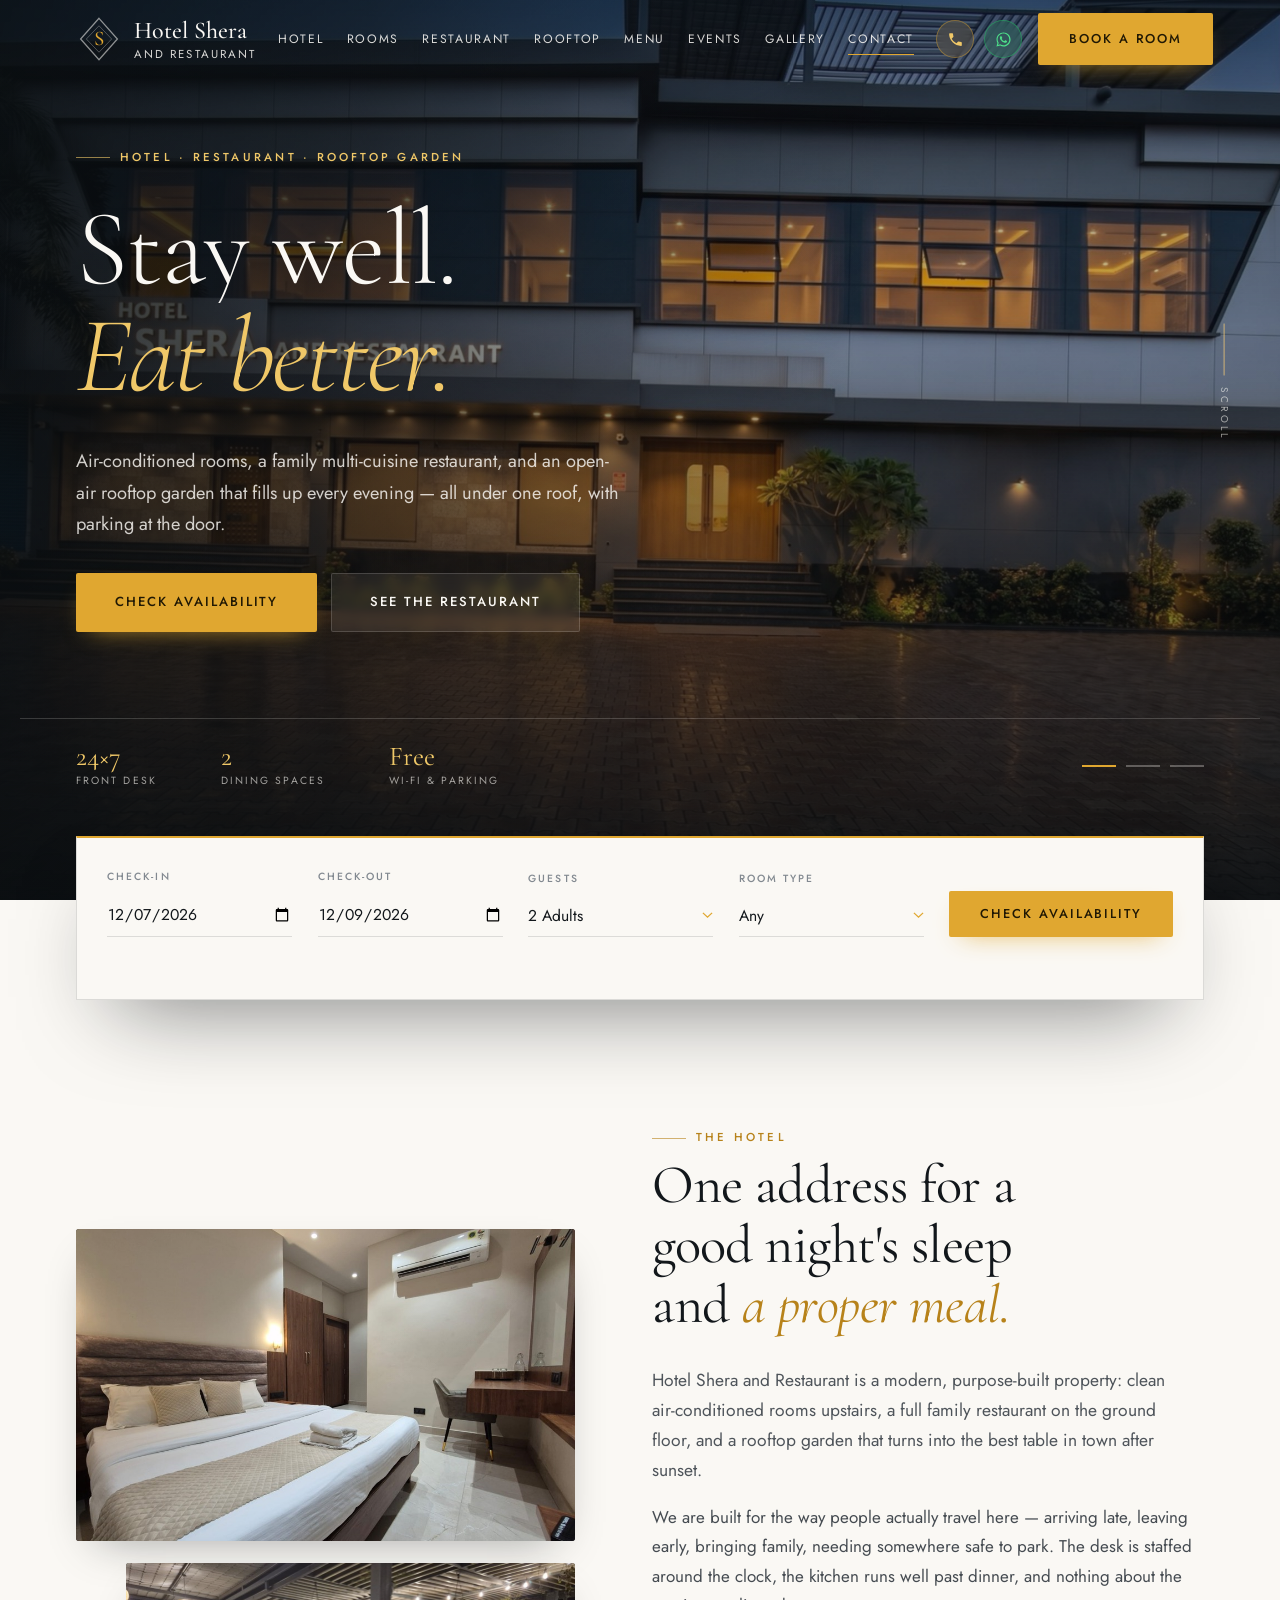
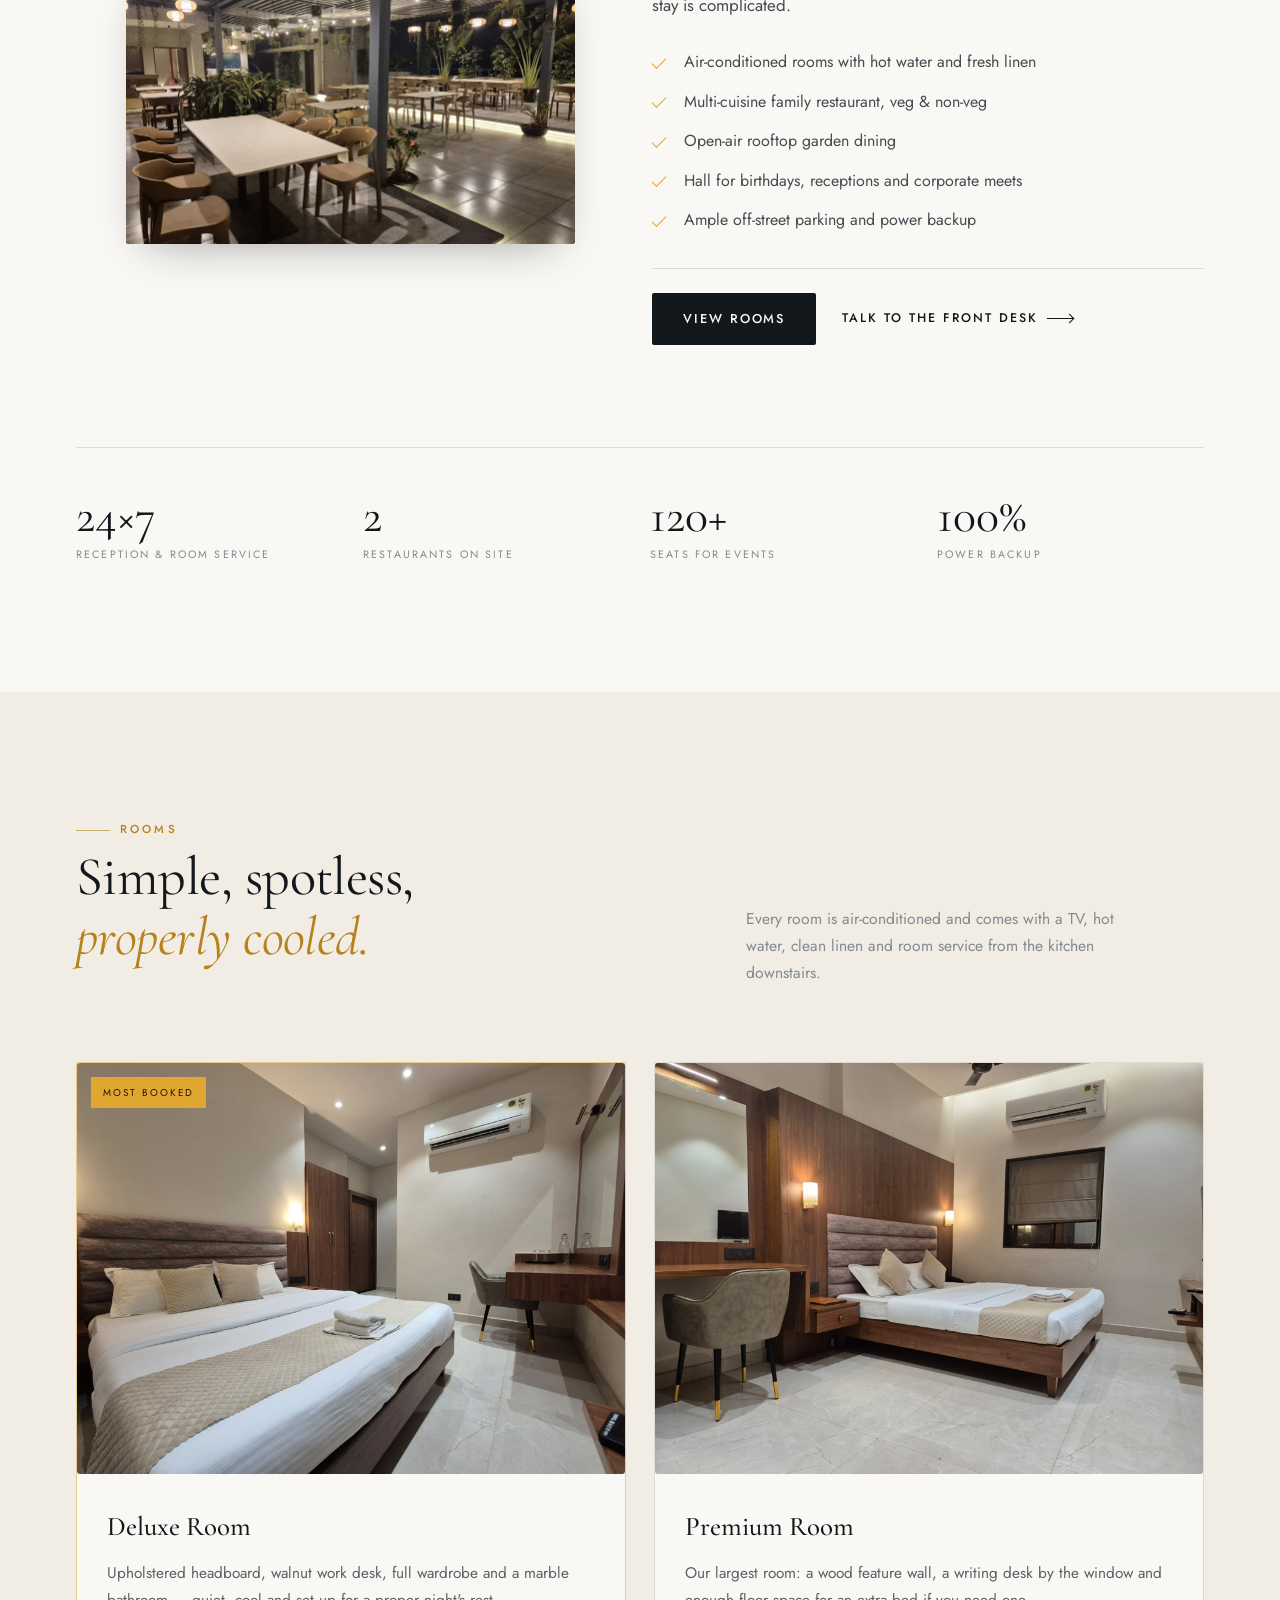
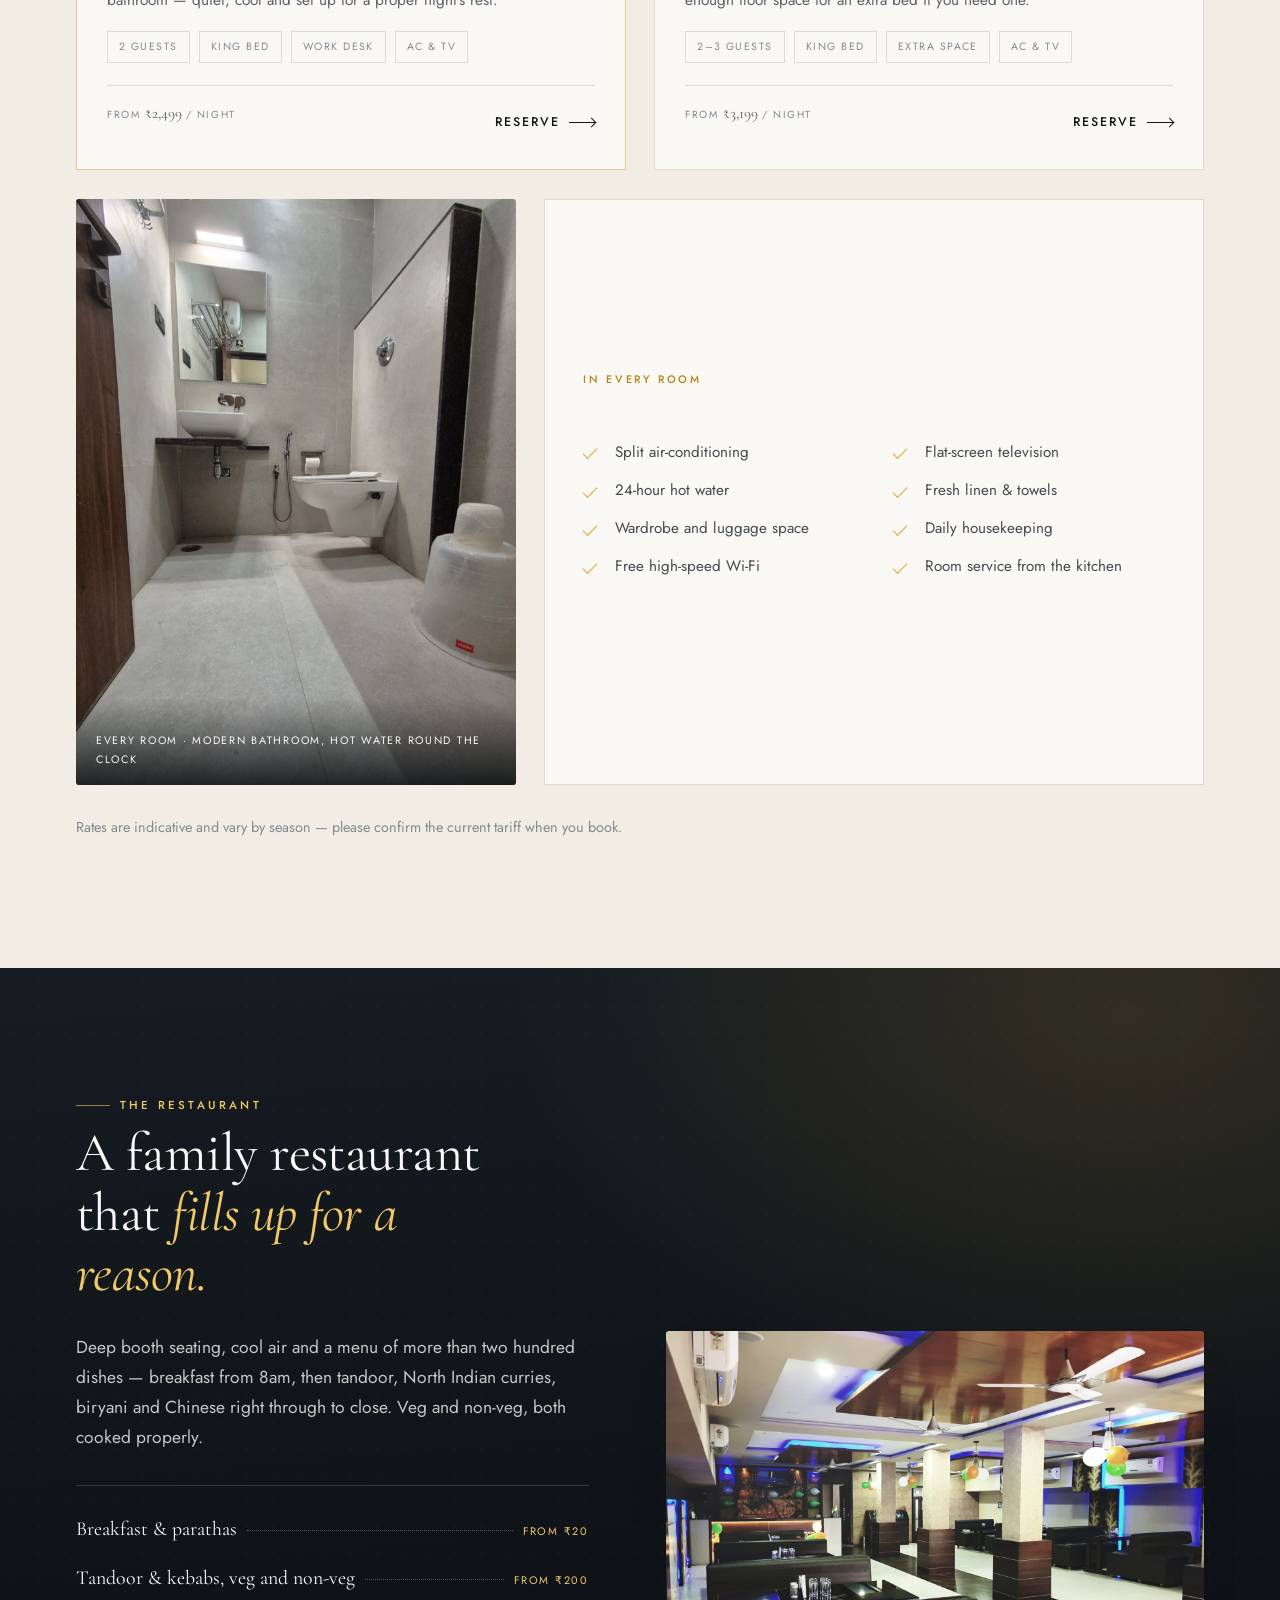
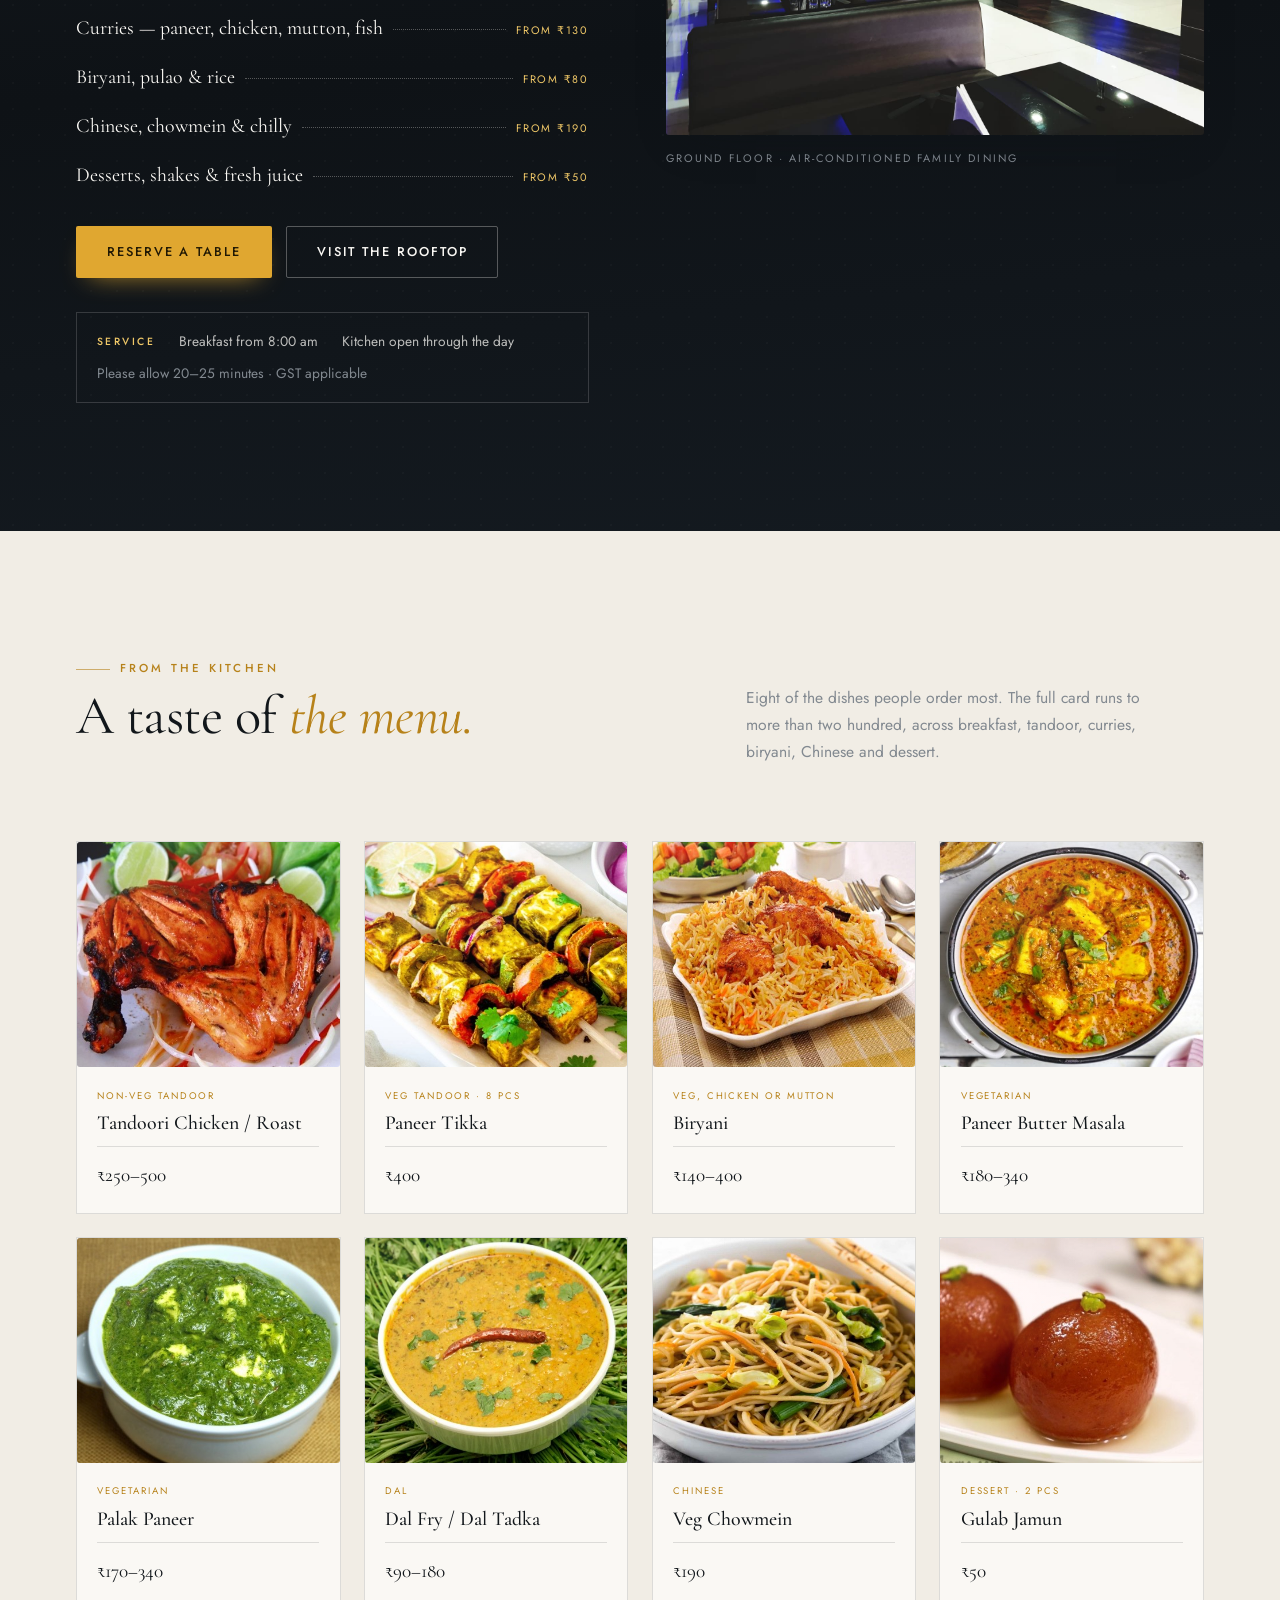
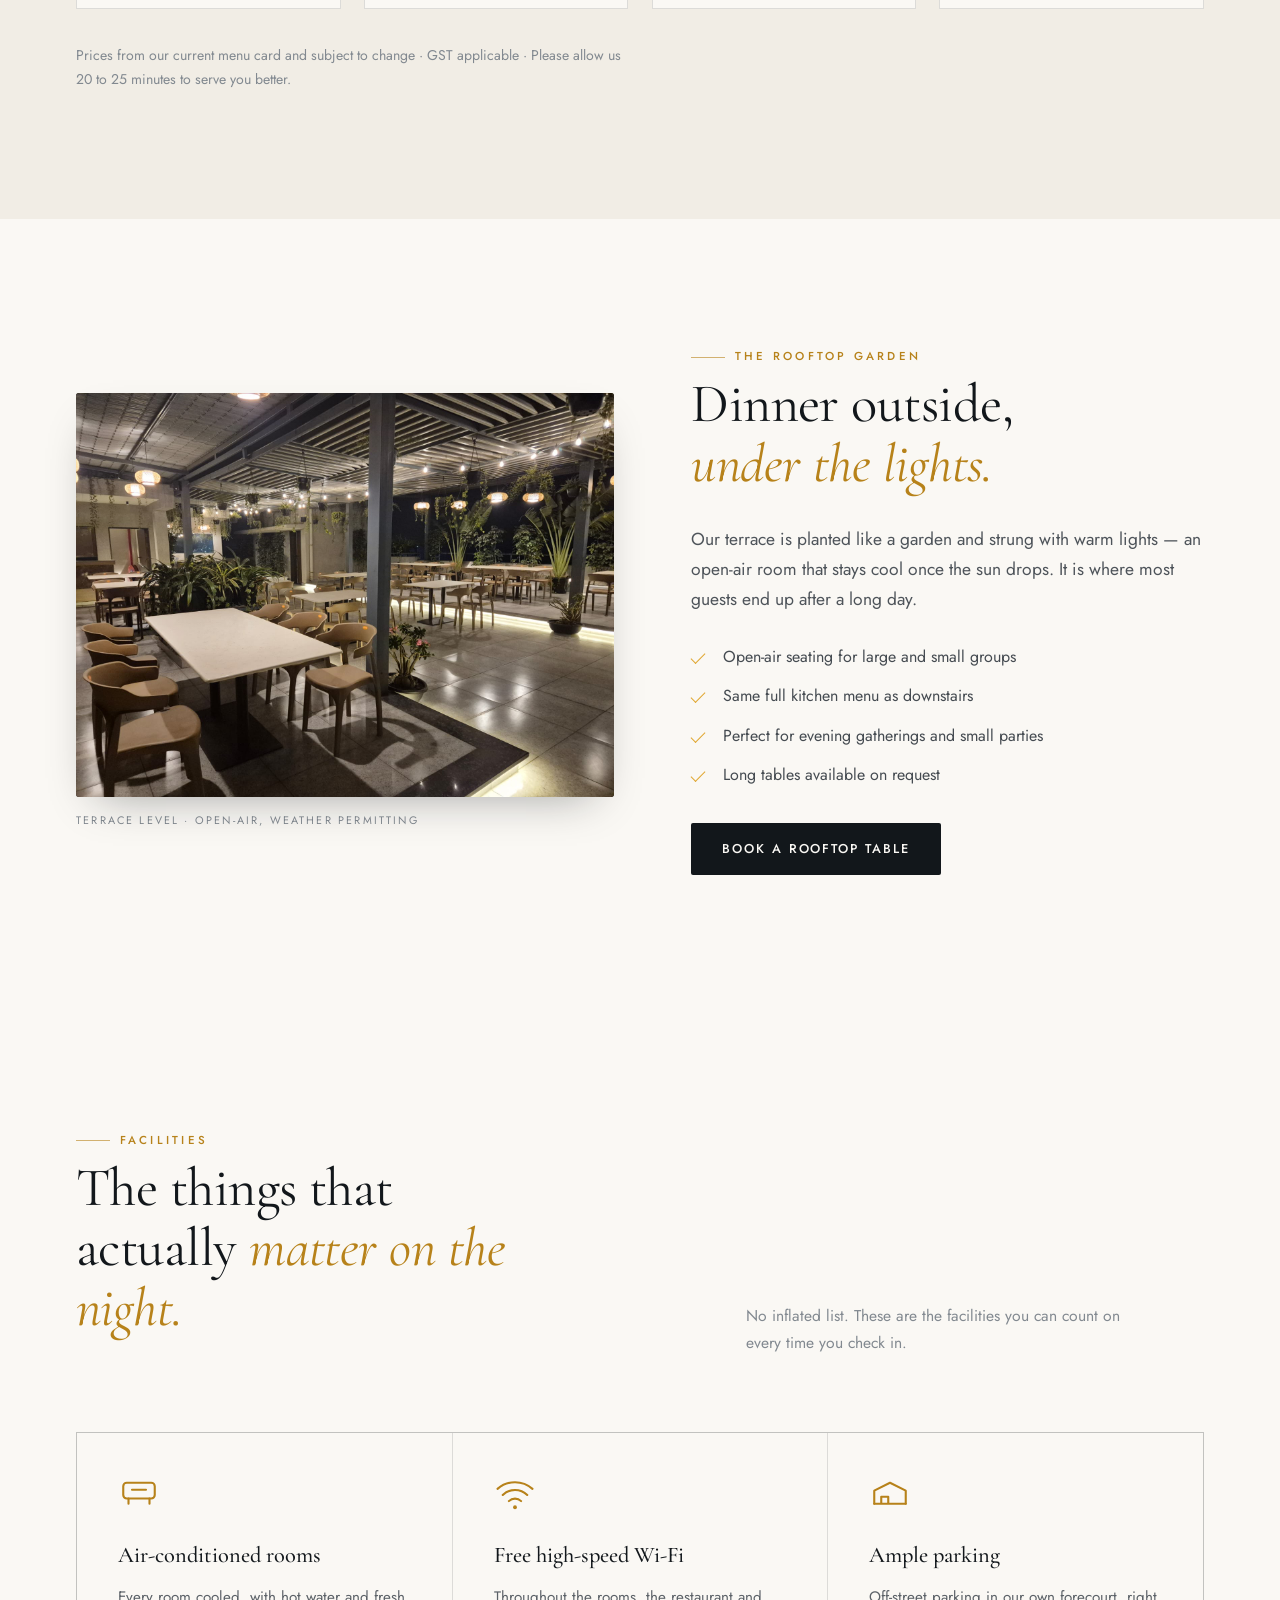
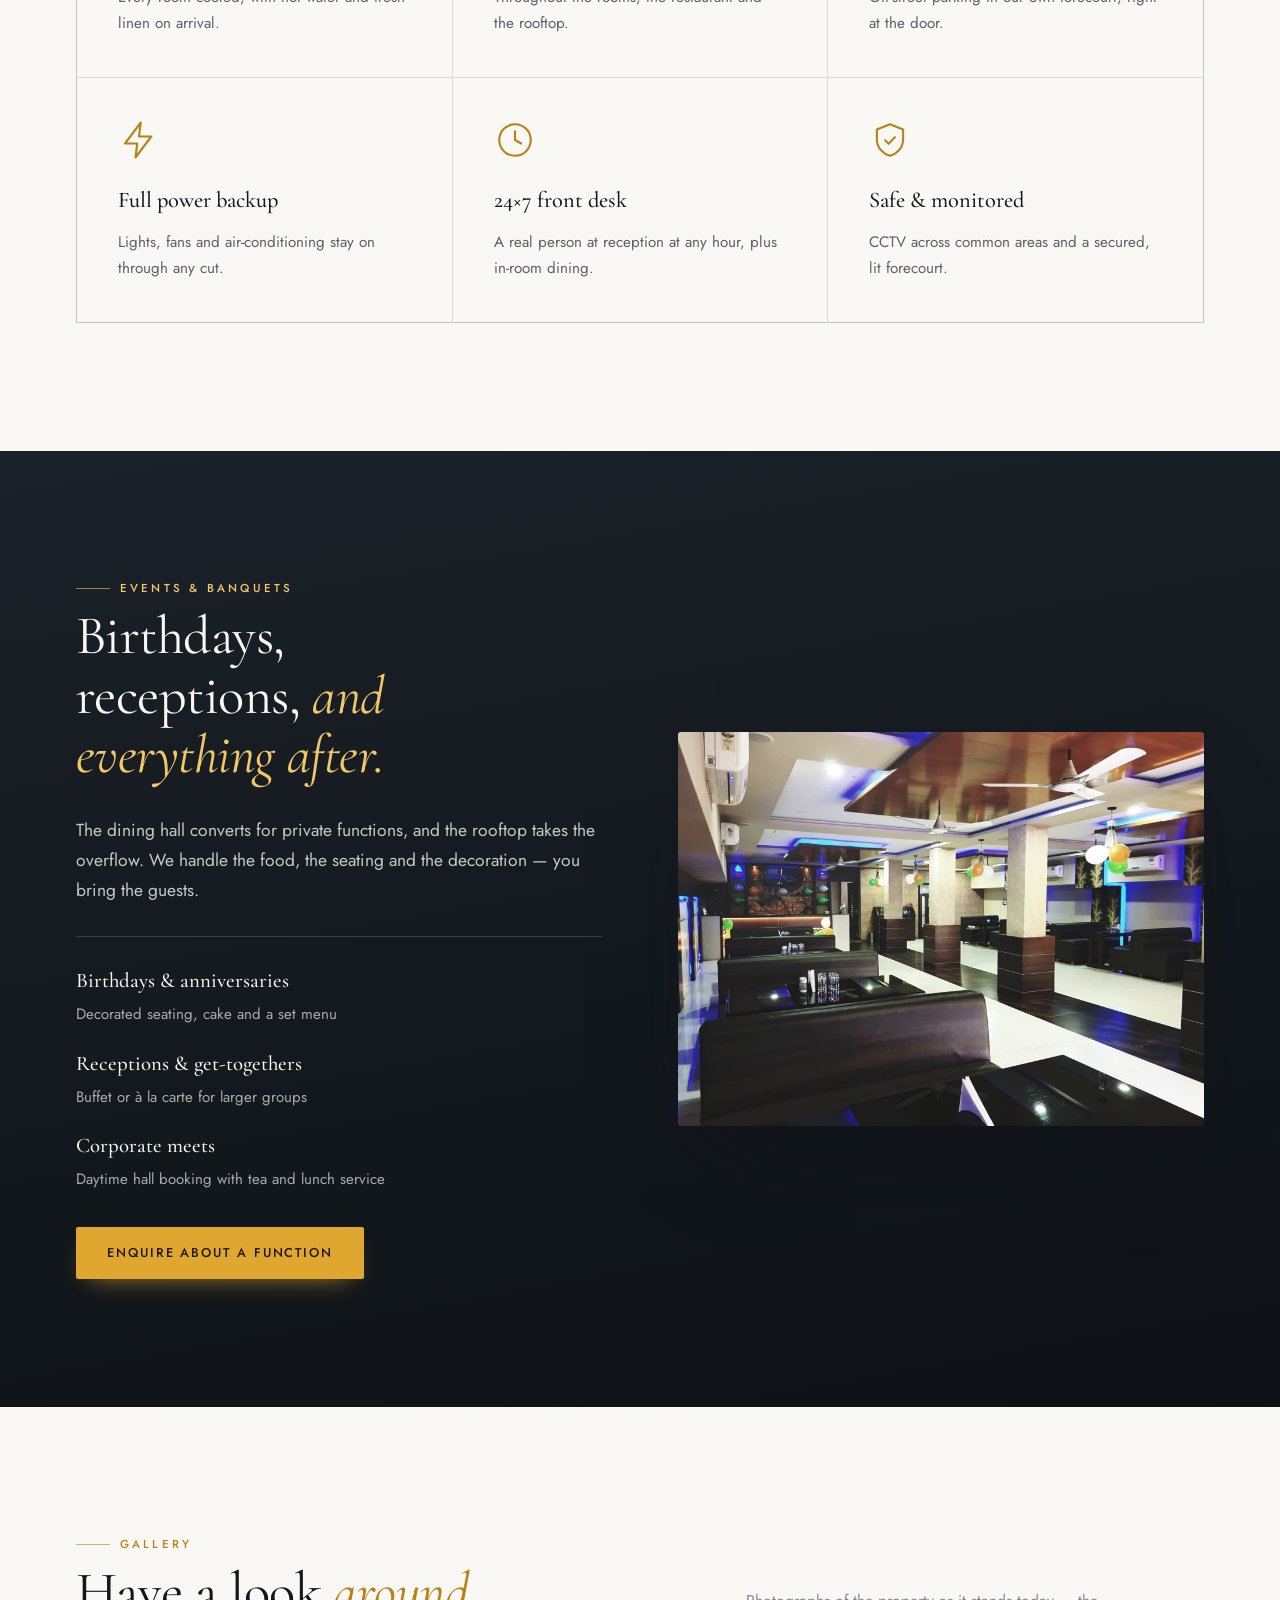
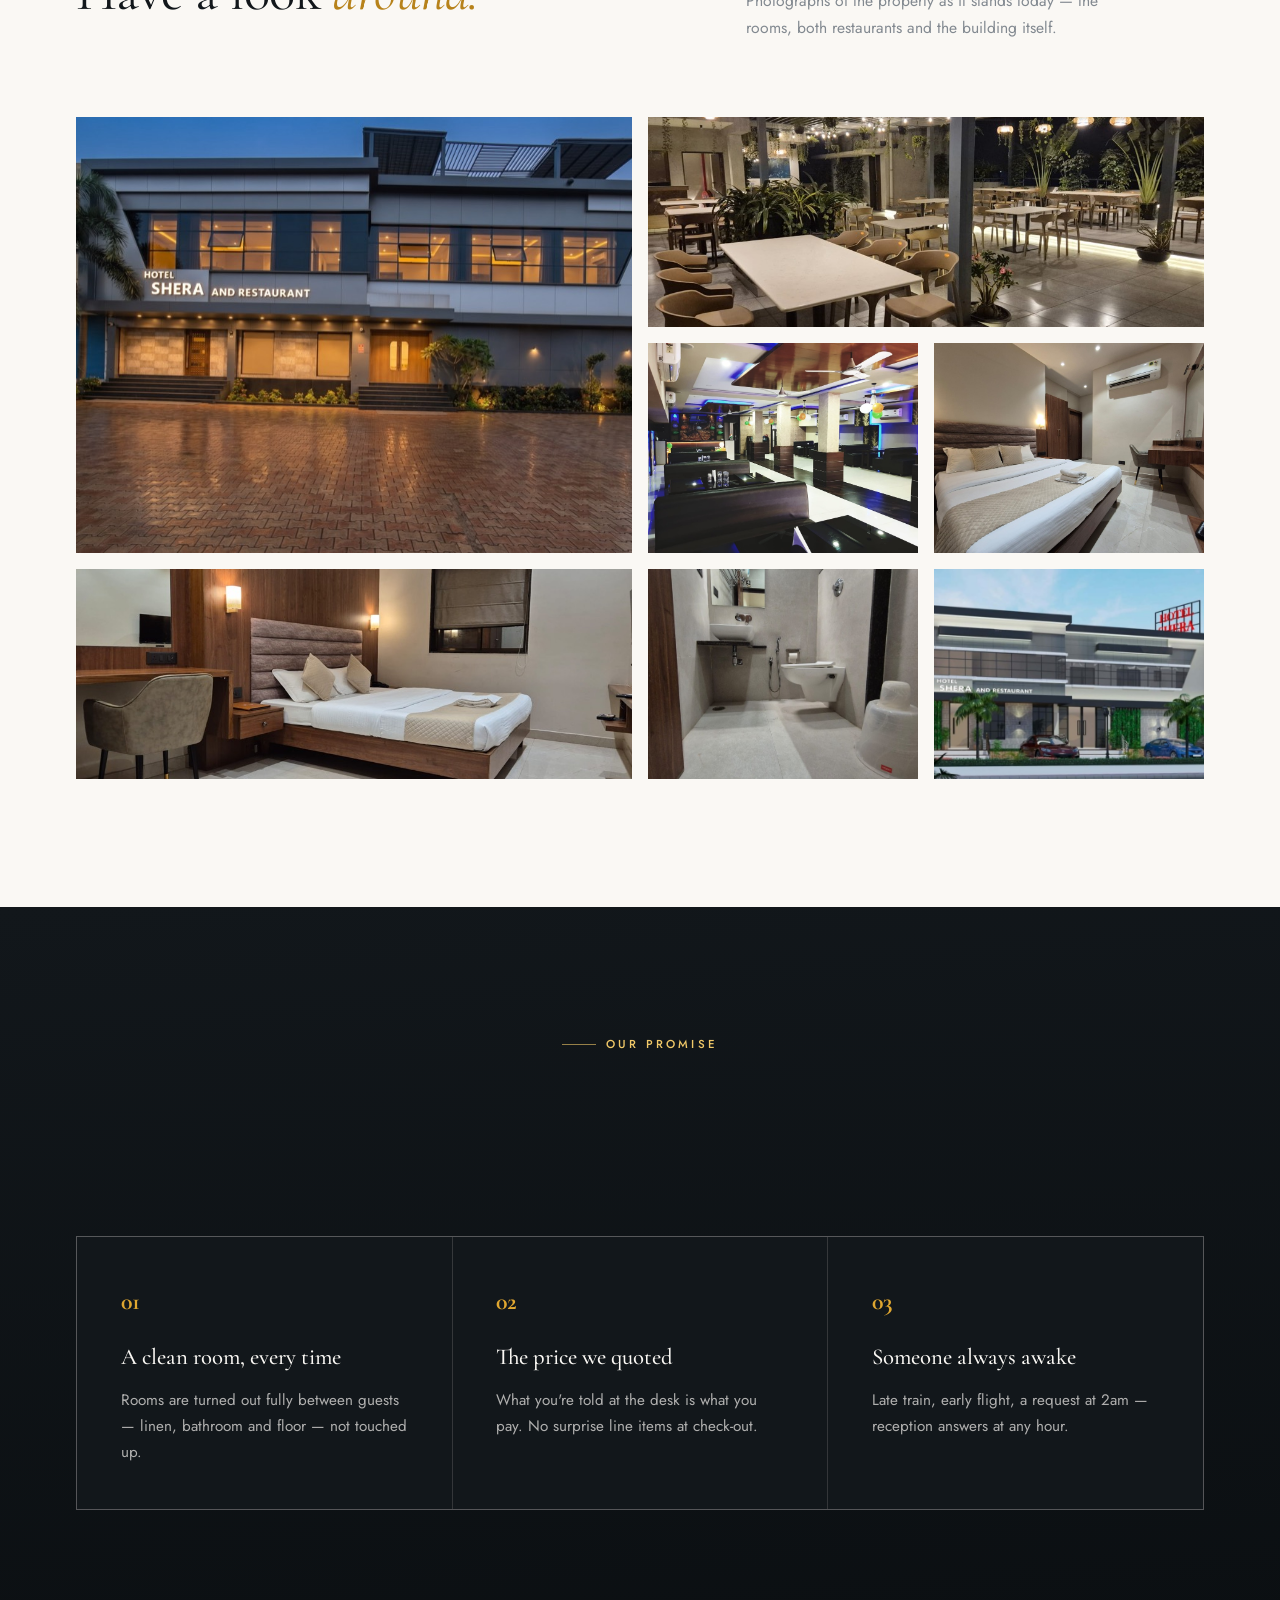
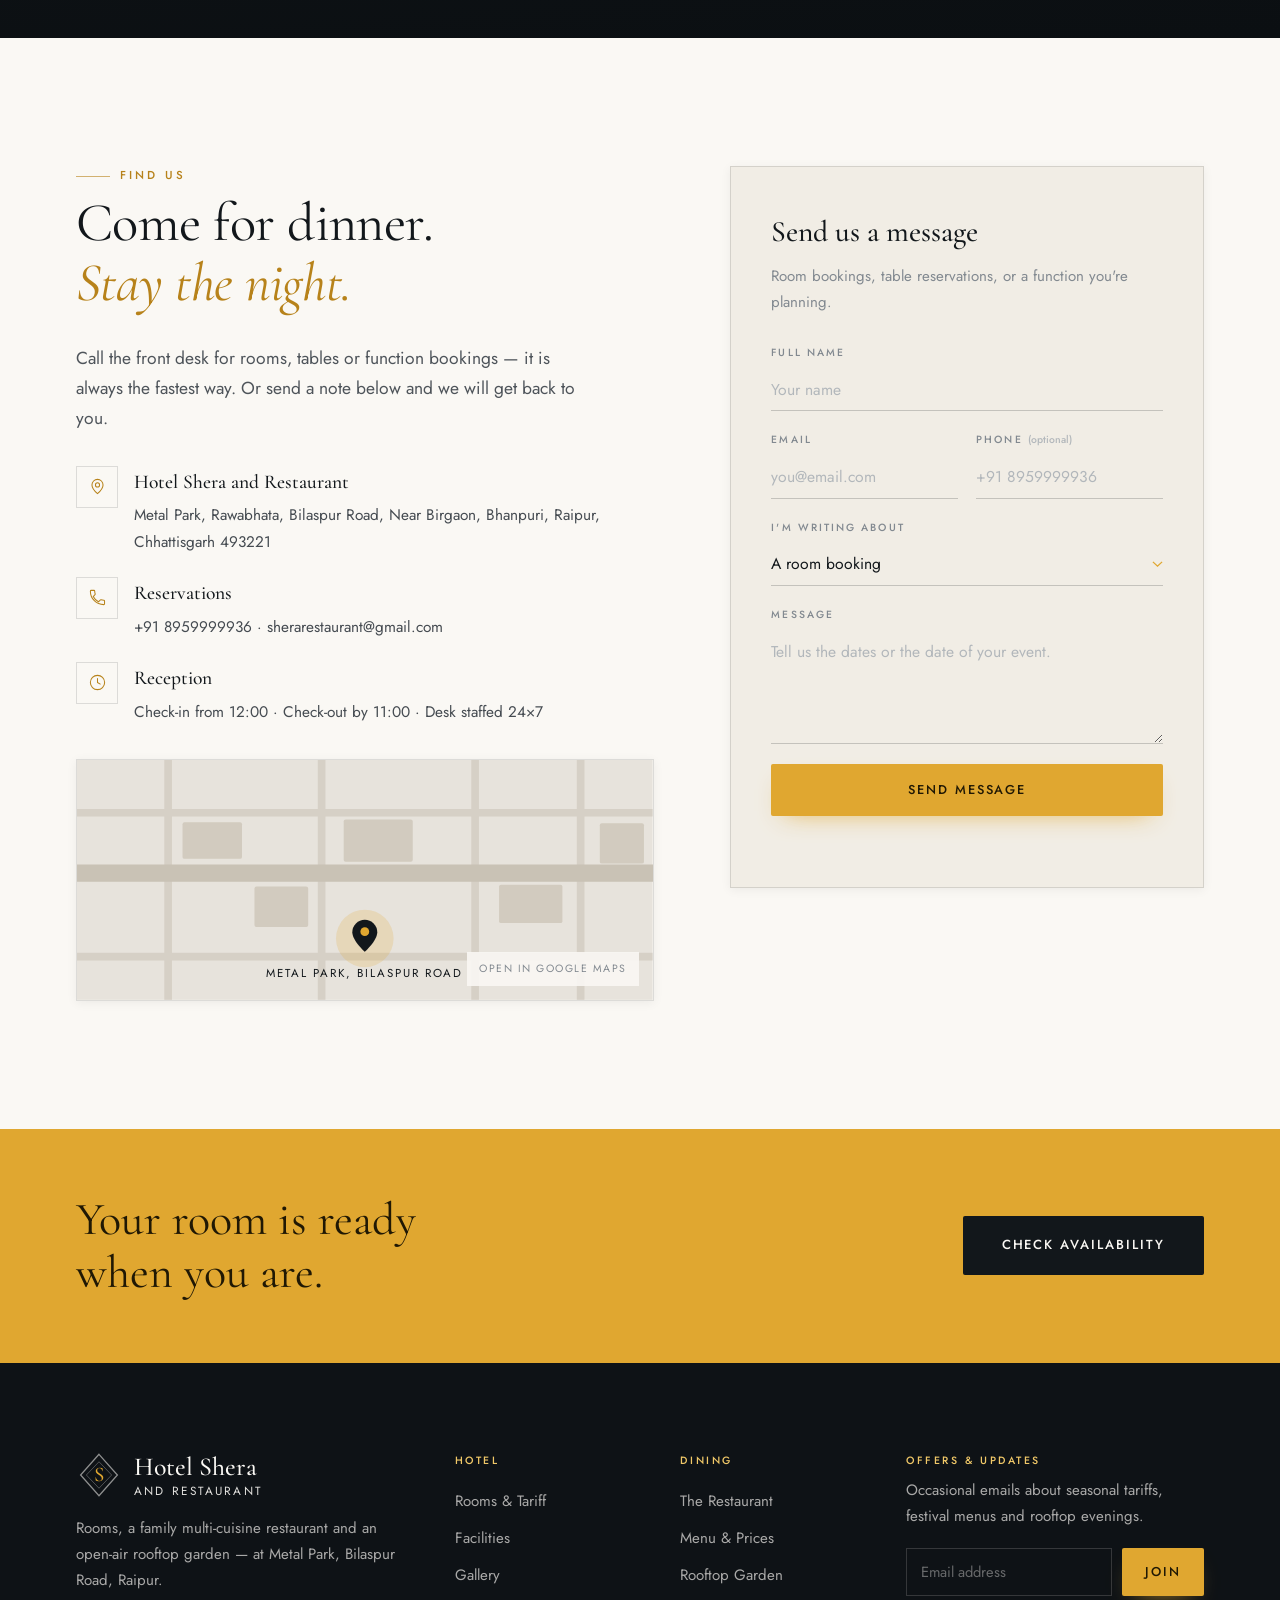
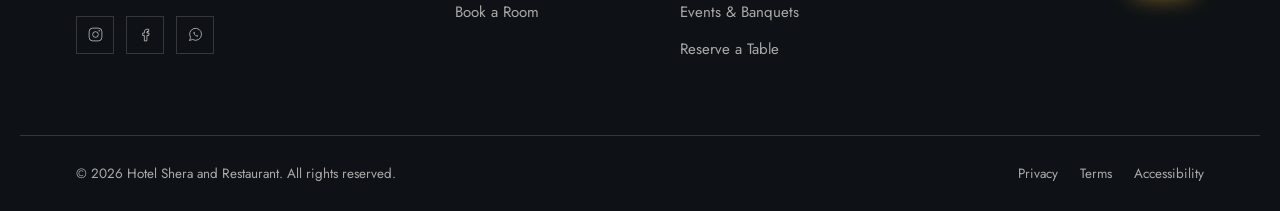
==== commit 4a34e877: "Launch the landing page at the root, add call and WhatsApp in the nav The full landing page moves up" ====
--- a/preview/index.html
+++ b/preview/index.html
@@ -2,727 +2,13 @@
 <html lang="en">
 <head>
 <meta charset="utf-8">
-<meta name="viewport" content="width=device-width, initial-scale=1">
-<title>Hotel Shera and Restaurant, Raipur — Rooms, Restaurant &amp; Rooftop Garden</title>
-<meta name="description" content="Hotel Shera and Restaurant, Metal Park, Bilaspur Road, Raipur — air-conditioned rooms, a family multi-cuisine restaurant, an open-air rooftop garden and a hall for events. Call +91 89599 99936.">
-<meta name="theme-color" content="#12171B">
-<meta name="robots" content="noindex,nofollow">
-
-<meta property="og:type" content="website">
-<meta property="og:title" content="Hotel Shera &amp; Restaurant">
-<meta property="og:description" content="Rooms, a family restaurant and a rooftop garden — under one roof.">
-<meta property="og:image" content="https://premgupta5000.github.io/assets/img/exterior.jpg">
-
-<link rel="icon" href="data:image/svg+xml,%3Csvg xmlns='http://www.w3.org/2000/svg' viewBox='0 0 64 64'%3E%3Crect width='64' height='64' rx='14' fill='%2312171B'/%3E%3Ctext x='32' y='44' font-family='Georgia,serif' font-size='34' fill='%23E0A730' text-anchor='middle'%3ES%3C/text%3E%3C/svg%3E">
-
-<link rel="preconnect" href="https://fonts.googleapis.com">
-<link rel="preconnect" href="https://fonts.gstatic.com" crossorigin>
-<link href="https://fonts.googleapis.com/css2?family=Cormorant+Garamond:ital,wght@0,300;0,400;0,500;0,600;1,300;1,400&family=Jost:wght@300;400;500;600&display=swap" rel="stylesheet">
-<link rel="preload" as="image" href="../assets/img/exterior.jpg">
-<link rel="stylesheet" href="../assets/css/styles.css">
+<title>Hotel Shera and Restaurant</title>
+<meta name="robots" content="noindex">
+<link rel="canonical" href="https://hotelshera.com/">
+<meta http-equiv="refresh" content="0; url=/">
+<script>location.replace('/');</script>
 </head>
-<body>
-
-<a class="skip-link" href="#main">Skip to content</a>
-
-<div class="loader" id="loader" aria-hidden="true">
-  <div class="loader__mark"><span class="loader__s">S</span><span class="loader__word">SHERA</span></div>
-  <div class="loader__bar"><i></i></div>
-</div>
-
-<!-- ============ HEADER ============ -->
-<header class="nav" id="nav">
-  <div class="nav__inner">
-    <a class="brand" href="#top" aria-label="Hotel Shera and Restaurant — home">
-      <span class="brand__mark" aria-hidden="true">
-        <svg viewBox="0 0 40 40" fill="none"><path d="M20 2 L36 20 L20 38 L4 20 Z" stroke="currentColor" stroke-width="1.1" opacity=".55"/><path d="M20 8.5 L31 20 L20 31.5 L9 20 Z" stroke="currentColor" stroke-width=".8" opacity=".3"/></svg>
-        <b>S</b>
-      </span>
-      <span class="brand__text"><strong>Hotel Shera</strong><small>and Restaurant</small></span>
-    </a>
-
-    <nav class="nav__links" id="navLinks" aria-label="Primary">
-      <a href="#about">Hotel</a>
-      <a href="#rooms">Rooms</a>
-      <a href="#dining">Restaurant</a>
-      <a href="#rooftop">Rooftop</a>
-      <a href="#menu">Menu</a>
-      <a href="#events">Events</a>
-      <a href="#gallery">Gallery</a>
-      <a href="#contact">Contact</a>
-      <a class="btn btn--gold nav__cta--mobile" href="#book">Book a Room</a>
-    </nav>
-
-    <div class="nav__right">
-      <a class="nav__phone" href="tel:+918959999936"><svg viewBox="0 0 24 24" aria-hidden="true"><path d="M6.6 10.8a15.1 15.1 0 0 0 6.6 6.6l2.2-2.2a1 1 0 0 1 1-.25c1.1.37 2.3.57 3.5.57a1 1 0 0 1 1 1V20a1 1 0 0 1-1 1A17 17 0 0 1 3 4a1 1 0 0 1 1-1h3.5a1 1 0 0 1 1 1c0 1.2.2 2.4.57 3.5a1 1 0 0 1-.25 1z"/></svg><span>+91 8959999936</span></a>
-      <a class="btn btn--gold nav__cta" href="#book">Book a Room</a>
-      <button class="burger" id="burger" aria-label="Open menu" aria-expanded="false" aria-controls="navLinks"><span></span><span></span><span></span></button>
-    </div>
-  </div>
-</header>
-
-<main id="main">
-<span id="top"></span>
-
-<!-- ============ HERO ============ -->
-<section class="hero" id="hero">
-  <div class="hero__slides" aria-hidden="true">
-    <div class="hero__slide is-active" data-img="../assets/img/exterior.jpg" style="--g:linear-gradient(150deg,#243244,#0f1520);background-position:85% 55%"></div>
-    <div class="hero__slide" data-img="../assets/img/rooftop-garden.jpg" style="--g:linear-gradient(150deg,#2a2b26,#131412)"></div>
-    <div class="hero__slide" data-img="../assets/img/restaurant-indoor.jpg" style="--g:linear-gradient(150deg,#232a33,#101317)"></div>
-  </div>
-  <div class="hero__scrim"></div>
-
-  <div class="hero__content container">
-    <p class="eyebrow eyebrow--light reveal">Hotel &middot; Restaurant &middot; Rooftop Garden</p>
-    <h1 class="hero__title reveal" data-delay="1">
-      <span class="line"><span>Stay well.</span></span>
-      <span class="line"><span><em>Eat better.</em></span></span>
-    </h1>
-    <p class="hero__lede reveal" data-delay="2">Air-conditioned rooms, a family multi-cuisine restaurant, and an
-      open-air rooftop garden that fills up every evening — all under one roof, with parking at the door.</p>
-    <div class="hero__actions reveal" data-delay="3">
-      <a class="btn btn--gold btn--lg" href="#book">Check Availability</a>
-      <a class="btn btn--ghost btn--lg" href="#dining">See the Restaurant</a>
-    </div>
-  </div>
-
-  <div class="hero__meta container">
-    <ul class="hero__facts">
-      <li><b>24×7</b><span>Front desk</span></li>
-      <li><b>2</b><span>Dining spaces</span></li>
-      <li><b>Free</b><span>Wi-Fi &amp; parking</span></li>
-    </ul>
-    <div class="hero__dots" id="heroDots" role="tablist" aria-label="Hero images"></div>
-  </div>
-
-  <a class="hero__scroll" href="#book" aria-label="Scroll down"><span></span>Scroll</a>
-</section>
-
-<!-- ============ BOOKING BAR ============ -->
-<section class="bookbar" id="book" aria-label="Check availability">
-  <div class="container">
-    <form class="bookbar__form" id="bookForm" novalidate>
-      <div class="field">
-        <label for="checkin">Check-in</label>
-        <input type="date" id="checkin" name="checkin" required>
-      </div>
-      <div class="field">
-        <label for="checkout">Check-out</label>
-        <input type="date" id="checkout" name="checkout" required>
-      </div>
-      <div class="field">
-        <label for="guests">Guests</label>
-        <select id="guests" name="guests">
-          <option>1 Adult</option>
-          <option selected>2 Adults</option>
-          <option>2 Adults, 1 Child</option>
-          <option>3 Adults</option>
-          <option>4 Adults</option>
-        </select>
-      </div>
-      <div class="field">
-        <label for="rtype">Room type</label>
-        <select id="rtype" name="rtype">
-          <option>Any</option>
-          <option>Deluxe Room</option>
-          <option>Premium Room</option>
-        </select>
-      </div>
-      <button class="btn btn--gold btn--block" type="submit">Check Availability</button>
-      <p class="bookbar__note" id="bookNote" role="status"></p>
-    </form>
-  </div>
-</section>
-
-<!-- ============ ABOUT ============ -->
-<section class="about section" id="about">
-  <div class="container about__grid">
-    <div class="about__media">
-      <figure class="ph reveal" style="--g:linear-gradient(160deg,#3d372e,#181511)">
-        <img src="../assets/img/room-executive-900.jpg" alt="A Deluxe room at Hotel Shera" loading="lazy" onerror="this.remove()">
-      </figure>
-      <figure class="ph ph--inset reveal" data-delay="1" style="--g:linear-gradient(160deg,#2c2e28,#121310)">
-        <img src="../assets/img/rooftop-garden-900.jpg" alt="The rooftop garden dining area lit up at night" loading="lazy" onerror="this.remove()">
-      </figure>
-    </div>
-
-    <div class="about__copy">
-      <p class="eyebrow reveal">The hotel</p>
-      <h2 class="h2 reveal" data-delay="1">One address for a good night's sleep and <em>a proper meal.</em></h2>
-      <p class="lede reveal" data-delay="2">Hotel Shera and Restaurant is a modern, purpose-built property: clean
-        air-conditioned rooms upstairs, a full family restaurant on the ground floor, and a rooftop garden that
-        turns into the best table in town after sunset.</p>
-      <p class="reveal" data-delay="3">We are built for the way people actually travel here — arriving late,
-        leaving early, bringing family, needing somewhere safe to park. The desk is staffed around the clock,
-        the kitchen runs well past dinner, and nothing about the stay is complicated.</p>
-
-      <ul class="ticks reveal" data-delay="4">
-        <li>Air-conditioned rooms with hot water and fresh linen</li>
-        <li>Multi-cuisine family restaurant, veg &amp; non-veg</li>
-        <li>Open-air rooftop garden dining</li>
-        <li>Hall for birthdays, receptions and corporate meets</li>
-        <li>Ample off-street parking and power backup</li>
-      </ul>
-
-      <div class="about__cta reveal" data-delay="5">
-        <a class="btn btn--dark" href="#rooms">View Rooms</a>
-        <a class="link-arrow" href="#contact">Talk to the front desk<i aria-hidden="true"></i></a>
-      </div>
-    </div>
-  </div>
-
-  <div class="container">
-    <div class="stats reveal">
-      <div class="stat"><b class="count" data-to="24" data-suffix="×7">0</b><span>Reception &amp; room service</span></div>
-      <div class="stat"><b class="count" data-to="2">0</b><span>Restaurants on site</span></div>
-      <div class="stat"><b class="count" data-to="120" data-suffix="+">0</b><span>Seats for events</span></div>
-      <div class="stat"><b class="count" data-to="100" data-suffix="%">0</b><span>Power backup</span></div>
-    </div>
-  </div>
-</section>
-
-<!-- ============ ROOMS ============ -->
-<section class="rooms section" id="rooms">
-  <div class="container">
-    <header class="sec-head">
-      <div>
-        <p class="eyebrow reveal">Rooms</p>
-        <h2 class="h2 reveal" data-delay="1">Simple, spotless, <em>properly cooled.</em></h2>
-      </div>
-      <p class="sec-head__aside reveal" data-delay="2">Every room is air-conditioned and comes with a TV, hot water,
-        clean linen and room service from the kitchen downstairs.</p>
-    </header>
-
-    <div class="rooms__grid">
-      <article class="room room--feature reveal">
-        <figure class="ph room__media" style="--g:linear-gradient(160deg,#3d372e,#181511)">
-          <img src="../assets/img/room-executive-900.jpg" alt="A Deluxe room with an upholstered headboard, work desk and marble floor" loading="lazy" onerror="this.remove()">
-          <figcaption class="room__tag">Most booked</figcaption>
-        </figure>
-        <div class="room__body">
-          <h3>Deluxe Room</h3>
-          <p>Upholstered headboard, walnut work desk, full wardrobe and a marble bathroom — quiet, cool and
-            set up for a proper night's rest.</p>
-          <ul class="room__spec"><li>2 guests</li><li>King bed</li><li>Work desk</li><li>AC &amp; TV</li></ul>
-          <div class="room__foot">
-            <p class="price"><small>from</small> ₹2,499 <small>/ night</small></p>
-            <a class="link-arrow" href="#book">Reserve<i aria-hidden="true"></i></a>
-          </div>
-        </div>
-      </article>
-
-      <article class="room reveal" data-delay="1">
-        <figure class="ph room__media" style="--g:linear-gradient(160deg,#3b352c,#171410)">
-          <img src="../assets/img/room-premium-900.jpg" alt="A Premium room with a wood feature wall, desk and window" loading="lazy" onerror="this.remove()">
-        </figure>
-        <div class="room__body">
-          <h3>Premium Room</h3>
-          <p>Our largest room: a wood feature wall, a writing desk by the window and enough floor space for
-            an extra bed if you need one.</p>
-          <ul class="room__spec"><li>2–3 guests</li><li>King bed</li><li>Extra space</li><li>AC &amp; TV</li></ul>
-          <div class="room__foot">
-            <p class="price"><small>from</small> ₹3,199 <small>/ night</small></p>
-            <a class="link-arrow" href="#book">Reserve<i aria-hidden="true"></i></a>
-          </div>
-        </div>
-      </article>
-
-      <!-- TODO(owner): to add a third tier, photograph the room, save it as
-           assets/img/room-standard-900.jpg and uncomment the card below.
-           Remember to add the matching option to the "Room type" select in the booking bar.
-
-      <article class="room reveal" data-delay="2">
-        <figure class="ph room__media" style="--g:linear-gradient(160deg,#3a3630,#171512)">
-          <img src="../assets/img/room-standard-900.jpg" alt="A Standard air-conditioned room" loading="lazy" onerror="this.remove()">
-        </figure>
-        <div class="room__body">
-          <h3>Standard AC Room</h3>
-          <p>A comfortable double for a night or two on the road.</p>
-          <ul class="room__spec"><li>2 guests</li><li>Double bed</li><li>AC &amp; TV</li></ul>
-          <div class="room__foot">
-            <p class="price"><small>from</small> ₹1,899 <small>/ night</small></p>
-            <a class="link-arrow" href="#book">Reserve<i aria-hidden="true"></i></a>
-          </div>
-        </div>
-      </article>
-      -->
-    </div>
-
-    <div class="rooms__strip">
-      <figure class="ph reveal" style="--g:linear-gradient(160deg,#3a3a38,#161615)">
-        <img src="../assets/img/bathroom-900.jpg" alt="A room bathroom with a walk-in shower area and modern fittings" loading="lazy" onerror="this.remove()">
-        <figcaption>Every room · modern bathroom, hot water round the clock</figcaption>
-      </figure>
-      <div class="inroom reveal" data-delay="1">
-        <h3>In every room</h3>
-        <ul class="ticks ticks--two">
-          <li>Split air-conditioning</li>
-          <li>Flat-screen television</li>
-          <li>24-hour hot water</li>
-          <li>Fresh linen &amp; towels</li>
-          <li>Wardrobe and luggage space</li>
-          <li>Daily housekeeping</li>
-          <li>Free high-speed Wi-Fi</li>
-          <li>Room service from the kitchen</li>
-        </ul>
-      </div>
-    </div>
-
-    <p class="rooms__note reveal">Rates are indicative and vary by season — please confirm the current tariff when you book.</p>
-  </div>
-</section>
-
-<!-- ============ DINING — INDOOR ============ -->
-<section class="dining section" id="dining">
-  <div class="container dining__grid">
-    <div class="dining__copy">
-      <p class="eyebrow eyebrow--light reveal">The restaurant</p>
-      <h2 class="h2 h2--light reveal" data-delay="1">A family restaurant that <em>fills up for a reason.</em></h2>
-      <p class="lede lede--light reveal" data-delay="2">Deep booth seating, cool air and a menu of more than two
-        hundred dishes — breakfast from 8am, then tandoor, North Indian curries, biryani and Chinese right
-        through to close. Veg and non-veg, both cooked properly.</p>
-
-      <ul class="menu reveal" data-delay="3">
-        <li><span class="menu__name">Breakfast &amp; parathas</span><span class="menu__dots"></span><span class="menu__price">from ₹20</span></li>
-        <li><span class="menu__name">Tandoor &amp; kebabs, veg and non-veg</span><span class="menu__dots"></span><span class="menu__price">from ₹200</span></li>
-        <li><span class="menu__name">Curries — paneer, chicken, mutton, fish</span><span class="menu__dots"></span><span class="menu__price">from ₹130</span></li>
-        <li><span class="menu__name">Biryani, pulao &amp; rice</span><span class="menu__dots"></span><span class="menu__price">from ₹80</span></li>
-        <li><span class="menu__name">Chinese, chowmein &amp; chilly</span><span class="menu__dots"></span><span class="menu__price">from ₹190</span></li>
-        <li><span class="menu__name">Desserts, shakes &amp; fresh juice</span><span class="menu__dots"></span><span class="menu__price">from ₹50</span></li>
-      </ul>
-
-      <div class="dining__actions reveal" data-delay="4">
-        <a class="btn btn--gold" href="#contact">Reserve a Table</a>
-        <a class="btn btn--ghost-light" href="#rooftop">Visit the Rooftop</a>
-      </div>
-
-      <div class="dining__hours reveal" data-delay="5">
-        <b>Service</b>
-        <span>Breakfast from 8:00 am</span>
-        <span>Kitchen open through the day</span>
-        <span class="muted">Please allow 20–25 minutes · GST applicable</span>
-      </div>
-    </div>
-
-    <div class="dining__media reveal" data-delay="1">
-      <figure class="ph ph--wide" style="--g:linear-gradient(160deg,#232a33,#101317)">
-        <img src="../assets/img/restaurant-indoor.jpg" alt="The indoor dining hall with booth seating and accent lighting" loading="lazy" onerror="this.remove()">
-      </figure>
-      <p class="ph__cap">Ground floor · air-conditioned family dining</p>
-    </div>
-  </div>
-</section>
-
-<!-- ============ MENU ============ -->
-<section class="taste section" id="menu">
-  <div class="container">
-    <header class="sec-head">
-      <div>
-        <p class="eyebrow reveal">From the kitchen</p>
-        <h2 class="h2 reveal" data-delay="1">A taste of <em>the menu.</em></h2>
-      </div>
-      <p class="sec-head__aside reveal" data-delay="2">Eight of the dishes people order most. The full card runs to
-        more than two hundred, across breakfast, tandoor, curries, biryani, Chinese and dessert.</p>
-    </header>
-
-    <div class="taste__grid">
-      <article class="dish reveal">
-        <figure class="ph dish__media" style="--g:linear-gradient(160deg,#3d372e,#181511)">
-          <img src="../assets/img/menu/tandoori-chicken.jpg" alt="Tandoori Chicken / Roast" loading="lazy" onerror="this.remove()">
-        </figure>
-        <div class="dish__body">
-          <span class="dish__cat">Non-veg tandoor</span>
-          <h3>Tandoori Chicken / Roast</h3>
-          <p class="dish__price">₹250–500</p>
-        </div>
-      </article>
-      <article class="dish reveal" data-delay="1">
-        <figure class="ph dish__media" style="--g:linear-gradient(160deg,#3d372e,#181511)">
-          <img src="../assets/img/menu/paneer-tikka.jpg" alt="Paneer Tikka" loading="lazy" onerror="this.remove()">
-        </figure>
-        <div class="dish__body">
-          <span class="dish__cat">Veg tandoor · 8 pcs</span>
-          <h3>Paneer Tikka</h3>
-          <p class="dish__price">₹400</p>
-        </div>
-      </article>
-      <article class="dish reveal" data-delay="2">
-        <figure class="ph dish__media" style="--g:linear-gradient(160deg,#3d372e,#181511)">
-          <img src="../assets/img/menu/biryani.jpg" alt="Biryani" loading="lazy" onerror="this.remove()">
-        </figure>
-        <div class="dish__body">
-          <span class="dish__cat">Veg, chicken or mutton</span>
-          <h3>Biryani</h3>
-          <p class="dish__price">₹140–400</p>
-        </div>
-      </article>
-      <article class="dish reveal" data-delay="3">
-        <figure class="ph dish__media" style="--g:linear-gradient(160deg,#3d372e,#181511)">
-          <img src="../assets/img/menu/paneer-butter-masala.jpg" alt="Paneer Butter Masala" loading="lazy" onerror="this.remove()">
-        </figure>
-        <div class="dish__body">
-          <span class="dish__cat">Vegetarian</span>
-          <h3>Paneer Butter Masala</h3>
-          <p class="dish__price">₹180–340</p>
-        </div>
-      </article>
-      <article class="dish reveal" data-delay="4">
-        <figure class="ph dish__media" style="--g:linear-gradient(160deg,#3d372e,#181511)">
-          <img src="../assets/img/menu/palak-paneer.jpg" alt="Palak Paneer" loading="lazy" onerror="this.remove()">
-        </figure>
-        <div class="dish__body">
-          <span class="dish__cat">Vegetarian</span>
-          <h3>Palak Paneer</h3>
-          <p class="dish__price">₹170–340</p>
-        </div>
-      </article>
-      <article class="dish reveal" data-delay="5">
-        <figure class="ph dish__media" style="--g:linear-gradient(160deg,#3d372e,#181511)">
-          <img src="../assets/img/menu/dal-fry.jpg" alt="Dal Fry / Dal Tadka" loading="lazy" onerror="this.remove()">
-        </figure>
-        <div class="dish__body">
-          <span class="dish__cat">Dal</span>
-          <h3>Dal Fry / Dal Tadka</h3>
-          <p class="dish__price">₹90–180</p>
-        </div>
-      </article>
-      <article class="dish reveal">
-        <figure class="ph dish__media" style="--g:linear-gradient(160deg,#3d372e,#181511)">
-          <img src="../assets/img/menu/chowmein.jpg" alt="Veg Chowmein" loading="lazy" onerror="this.remove()">
-        </figure>
-        <div class="dish__body">
-          <span class="dish__cat">Chinese</span>
-          <h3>Veg Chowmein</h3>
-          <p class="dish__price">₹190</p>
-        </div>
-      </article>
-      <article class="dish reveal" data-delay="1">
-        <figure class="ph dish__media" style="--g:linear-gradient(160deg,#3d372e,#181511)">
-          <img src="../assets/img/menu/gulab-jamun.jpg" alt="Gulab Jamun" loading="lazy" onerror="this.remove()">
-        </figure>
-        <div class="dish__body">
-          <span class="dish__cat">Dessert · 2 pcs</span>
-          <h3>Gulab Jamun</h3>
-          <p class="dish__price">₹50</p>
-        </div>
-      </article>
-    </div>
-
-    <p class="taste__note reveal">Prices from our current menu card and subject to change · GST applicable ·
-      Please allow us 20 to 25 minutes to serve you better.</p>
-  </div>
-</section>
-
-<!-- ============ ROOFTOP ============ -->
-<section class="roof section" id="rooftop">
-  <div class="container roof__grid">
-    <div class="roof__media reveal">
-      <figure class="ph ph--wide" style="--g:linear-gradient(160deg,#2c2e28,#121310)">
-        <img src="../assets/img/rooftop-garden.jpg" alt="The open-air rooftop garden restaurant at night, with string lights and plants" loading="lazy" onerror="this.remove()">
-      </figure>
-      <p class="ph__cap">Terrace level · open-air, weather permitting</p>
-    </div>
-
-    <div class="roof__copy">
-      <p class="eyebrow reveal">The rooftop garden</p>
-      <h2 class="h2 reveal" data-delay="1">Dinner outside, <em>under the lights.</em></h2>
-      <p class="lede reveal" data-delay="2">Our terrace is planted like a garden and strung with warm lights —
-        an open-air room that stays cool once the sun drops. It is where most guests end up after a long day.</p>
-      <ul class="ticks reveal" data-delay="3">
-        <li>Open-air seating for large and small groups</li>
-        <li>Same full kitchen menu as downstairs</li>
-        <li>Perfect for evening gatherings and small parties</li>
-        <li>Long tables available on request</li>
-      </ul>
-      <div class="roof__actions reveal" data-delay="4">
-        <a class="btn btn--dark" href="#contact">Book a Rooftop Table</a>
-      </div>
-    </div>
-  </div>
-</section>
-
-<!-- ============ AMENITIES ============ -->
-<section class="amen section" id="amenities">
-  <div class="container">
-    <header class="sec-head">
-      <div>
-        <p class="eyebrow reveal">Facilities</p>
-        <h2 class="h2 reveal" data-delay="1">The things that actually <em>matter on the night.</em></h2>
-      </div>
-      <p class="sec-head__aside reveal" data-delay="2">No inflated list. These are the facilities you can count on
-        every time you check in.</p>
-    </header>
-
-    <div class="amen__grid">
-      <article class="amen__card reveal">
-        <span class="amen__icon" aria-hidden="true"><svg viewBox="0 0 24 24"><rect x="3" y="5" width="18" height="9" rx="2"/><path d="M6 14v3M18 14v3M8 9h8"/></svg></span>
-        <h3>Air-conditioned rooms</h3>
-        <p>Every room cooled, with hot water and fresh linen on arrival.</p>
-      </article>
-      <article class="amen__card reveal" data-delay="1">
-        <span class="amen__icon" aria-hidden="true"><svg viewBox="0 0 24 24"><path d="M2 8.5a15 15 0 0 1 20 0M5 12a10 10 0 0 1 14 0M8.5 15.5a5 5 0 0 1 7 0"/><circle cx="12" cy="19" r="1.1" fill="currentColor" stroke="none"/></svg></span>
-        <h3>Free high-speed Wi-Fi</h3>
-        <p>Throughout the rooms, the restaurant and the rooftop.</p>
-      </article>
-      <article class="amen__card reveal" data-delay="2">
-        <span class="amen__icon" aria-hidden="true"><svg viewBox="0 0 24 24"><path d="M3 17V9.5L12 5l9 4.5V17"/><path d="M3 17h18M7 17v-4h4v4"/></svg></span>
-        <h3>Ample parking</h3>
-        <p>Off-street parking in our own forecourt, right at the door.</p>
-      </article>
-      <article class="amen__card reveal" data-delay="3">
-        <span class="amen__icon" aria-hidden="true"><svg viewBox="0 0 24 24"><path d="M13 2 4 14h7l-1 8 9-12h-7z"/></svg></span>
-        <h3>Full power backup</h3>
-        <p>Lights, fans and air-conditioning stay on through any cut.</p>
-      </article>
-      <article class="amen__card reveal" data-delay="4">
-        <span class="amen__icon" aria-hidden="true"><svg viewBox="0 0 24 24"><circle cx="12" cy="12" r="9"/><path d="M12 7v5l3.5 2"/></svg></span>
-        <h3>24×7 front desk</h3>
-        <p>A real person at reception at any hour, plus in-room dining.</p>
-      </article>
-      <article class="amen__card reveal" data-delay="5">
-        <span class="amen__icon" aria-hidden="true"><svg viewBox="0 0 24 24"><path d="M12 3l7.5 3v5.5c0 4.6-3.1 8.2-7.5 9.5-4.4-1.3-7.5-4.9-7.5-9.5V6z"/><path d="M9.2 12.2l2 2 3.6-3.8"/></svg></span>
-        <h3>Safe &amp; monitored</h3>
-        <p>CCTV across common areas and a secured, lit forecourt.</p>
-      </article>
-    </div>
-  </div>
-</section>
-
-<!-- ============ EVENTS ============ -->
-<section class="events section" id="events">
-  <div class="container events__inner">
-    <div class="events__copy">
-      <p class="eyebrow eyebrow--light reveal">Events &amp; banquets</p>
-      <h2 class="h2 h2--light reveal" data-delay="1">Birthdays, receptions, <em>and everything after.</em></h2>
-      <p class="lede lede--light reveal" data-delay="2">The dining hall converts for private functions, and the
-        rooftop takes the overflow. We handle the food, the seating and the decoration — you bring the guests.</p>
-      <ul class="events__list reveal" data-delay="3">
-        <li><b>Birthdays &amp; anniversaries</b><span>Decorated seating, cake and a set menu</span></li>
-        <li><b>Receptions &amp; get-togethers</b><span>Buffet or à la carte for larger groups</span></li>
-        <li><b>Corporate meets</b><span>Daytime hall booking with tea and lunch service</span></li>
-      </ul>
-      <a class="btn btn--gold reveal" data-delay="4" href="#contact">Enquire About a Function</a>
-    </div>
-    <div class="events__media reveal" data-delay="2">
-      <figure class="ph" style="--g:linear-gradient(160deg,#232a33,#101317)">
-        <img src="../assets/img/restaurant-indoor-900.jpg" alt="The dining hall arranged for a celebration" loading="lazy" onerror="this.remove()">
-      </figure>
-    </div>
-  </div>
-</section>
-
-<!-- ============ GALLERY ============ -->
-<section class="gallery section" id="gallery">
-  <div class="container">
-    <header class="sec-head">
-      <div>
-        <p class="eyebrow reveal">Gallery</p>
-        <h2 class="h2 reveal" data-delay="1">Have a look <em>around.</em></h2>
-      </div>
-      <p class="sec-head__aside reveal" data-delay="2">Photographs of the property as it stands today — the rooms,
-        both restaurants and the building itself.</p>
-    </header>
-
-    <div class="gallery__grid" id="galleryGrid">
-      <button class="gal gal--a reveal" data-full="../assets/img/exterior.jpg" aria-label="Open image: the hotel front at dusk">
-        <img src="../assets/img/exterior-900.jpg" alt="the hotel front and forecourt at dusk" loading="lazy" onerror="this.remove()"><span class="gal__cap">The front at dusk</span>
-      </button>
-      <button class="gal gal--b reveal" data-delay="1" data-full="../assets/img/rooftop-garden.jpg" aria-label="Open image: the rooftop garden at night">
-        <img src="../assets/img/rooftop-garden-900.jpg" alt="the rooftop garden at night" loading="lazy" onerror="this.remove()"><span class="gal__cap">Rooftop garden</span>
-      </button>
-      <button class="gal reveal" data-delay="2" data-full="../assets/img/restaurant-indoor.jpg" aria-label="Open image: the indoor restaurant">
-        <img src="../assets/img/restaurant-indoor-900.jpg" alt="the indoor restaurant" loading="lazy" onerror="this.remove()"><span class="gal__cap">The restaurant</span>
-      </button>
-      <button class="gal reveal" data-delay="3" data-full="../assets/img/room-executive.jpg" aria-label="Open image: a Deluxe room">
-        <img src="../assets/img/room-executive-900.jpg" alt="a Deluxe room" loading="lazy" onerror="this.remove()"><span class="gal__cap">Deluxe room</span>
-      </button>
-      <button class="gal gal--b reveal" data-delay="4" data-full="../assets/img/room-premium.jpg" aria-label="Open image: a Premium room">
-        <img src="../assets/img/room-premium-900.jpg" alt="a Premium room" loading="lazy" onerror="this.remove()"><span class="gal__cap">Premium room</span>
-      </button>
-      <button class="gal reveal" data-delay="5" data-full="../assets/img/bathroom.jpg" aria-label="Open image: a room bathroom">
-        <img src="../assets/img/bathroom-900.jpg" alt="a room bathroom" loading="lazy" onerror="this.remove()"><span class="gal__cap">Bathroom</span>
-      </button>
-      <button class="gal reveal" data-delay="5" data-full="../assets/img/exterior-render.jpg" aria-label="Open image: the building elevation">
-        <img src="../assets/img/exterior-render-900.jpg" alt="the building elevation" loading="lazy" onerror="this.remove()"><span class="gal__cap">Elevation</span>
-      </button>
-    </div>
-  </div>
-</section>
-
-<!-- ============ PROMISE ============ -->
-<section class="promise section">
-  <div class="container">
-    <p class="eyebrow eyebrow--light reveal" style="justify-content:center">Our promise</p>
-    <h2 class="h2 h2--light promise__h reveal" data-delay="1">Three things we don't <em>compromise on.</em></h2>
-    <div class="promise__grid">
-      <article class="promise__card reveal">
-        <b>01</b>
-        <h3>A clean room, every time</h3>
-        <p>Rooms are turned out fully between guests — linen, bathroom and floor — not touched up.</p>
-      </article>
-      <article class="promise__card reveal" data-delay="1">
-        <b>02</b>
-        <h3>The price we quoted</h3>
-        <p>What you're told at the desk is what you pay. No surprise line items at check-out.</p>
-      </article>
-      <article class="promise__card reveal" data-delay="2">
-        <b>03</b>
-        <h3>Someone always awake</h3>
-        <p>Late train, early flight, a request at 2am — reception answers at any hour.</p>
-      </article>
-    </div>
-  </div>
-</section>
-
-<!-- ============ CONTACT ============ -->
-<section class="contact section" id="contact">
-  <div class="container contact__grid">
-    <div class="contact__copy">
-      <p class="eyebrow reveal">Find us</p>
-      <h2 class="h2 reveal" data-delay="1">Come for dinner. <em>Stay the night.</em></h2>
-      <p class="lede reveal" data-delay="2">Call the front desk for rooms, tables or function bookings — it is
-        always the fastest way. Or send a note below and we will get back to you.</p>
-
-      <div class="contact__rows reveal" data-delay="3">
-        <div class="crow">
-          <span class="crow__ico" aria-hidden="true"><svg viewBox="0 0 24 24"><path d="M12 21s7-6.2 7-11a7 7 0 1 0-14 0c0 4.8 7 11 7 11Z"/><circle cx="12" cy="10" r="2.6"/></svg></span>
-          <div><b>Hotel Shera and Restaurant</b><p><a href="https://www.google.com/maps/search/?api=1&amp;query=Hotel+Shera+and+Restaurant+Metal+Park+Rawabhata+Bilaspur+Road+Birgaon+Raipur+493221" target="_blank" rel="noopener">Metal Park, Rawabhata, Bilaspur Road, Near Birgaon, Bhanpuri, Raipur, Chhattisgarh 493221</a></p></div>
-        </div>
-        <div class="crow">
-          <span class="crow__ico" aria-hidden="true"><svg viewBox="0 0 24 24"><path d="M6.6 10.8a15.1 15.1 0 0 0 6.6 6.6l2.2-2.2a1 1 0 0 1 1-.25c1.1.37 2.3.57 3.5.57a1 1 0 0 1 1 1V20a1 1 0 0 1-1 1A17 17 0 0 1 3 4a1 1 0 0 1 1-1h3.5a1 1 0 0 1 1 1c0 1.2.2 2.4.57 3.5a1 1 0 0 1-.25 1z"/></svg></span>
-          <div><b>Reservations</b><p><a href="tel:+918959999936">+91 8959999936</a> · <a href="mailto:bookings@hotelshera.com">bookings@hotelshera.com</a></p></div>
-        </div>
-        <div class="crow">
-          <span class="crow__ico" aria-hidden="true"><svg viewBox="0 0 24 24"><circle cx="12" cy="12" r="9"/><path d="M12 7v5l3.5 2"/></svg></span>
-          <div><b>Reception</b><p>Check-in from 12:00 · Check-out by 11:00 · Desk staffed 24×7</p></div>
-        </div>
-      </div>
-
-      <!-- TODO(owner): replace this placeholder with a Google Maps embed for the property. -->
-      <div class="map reveal" data-delay="4">
-        <svg viewBox="0 0 600 250" preserveAspectRatio="xMidYMid slice">
-          <rect width="600" height="250" fill="#E7E3DC"/>
-          <g stroke="#D6D0C6" stroke-width="8" fill="none"><path d="M0 55 H600M0 118 H600M0 205 H600M95 0 V250M255 0 V250M415 0 V250M525 0 V250"/></g>
-          <path d="M-10 118 H610" stroke="#C9C2B5" stroke-width="18" fill="none"/>
-          <g fill="#D2CBBF"><rect x="110" y="65" width="62" height="38" rx="2"/><rect x="185" y="132" width="56" height="42" rx="2"/><rect x="278" y="62" width="72" height="44" rx="2"/><rect x="440" y="130" width="66" height="40" rx="2"/><rect x="545" y="66" width="46" height="42" rx="2"/></g>
-          <circle cx="300" cy="186" r="30" fill="#E0A730" opacity=".2"/>
-          <path d="M300 200s13-11.6 13-20.4a13 13 0 1 0-26 0C287 188.4 300 200 300 200Z" fill="#12171B"/>
-          <circle cx="300" cy="179" r="4.6" fill="#E0A730"/>
-          <text x="300" y="226" font-family="Jost,sans-serif" font-size="12" fill="#12171B" text-anchor="middle" letter-spacing="2">METAL PARK, BILASPUR ROAD</text>
-        </svg>
-        <a class="map__note" href="https://www.google.com/maps/search/?api=1&amp;query=Hotel+Shera+and+Restaurant+Metal+Park+Rawabhata+Bilaspur+Road+Birgaon+Raipur+493221" target="_blank" rel="noopener">Open in Google Maps</a>
-      </div>
-    </div>
-
-    <form class="cform reveal" data-delay="2" id="contactForm" novalidate>
-      <h3 class="cform__title">Send us a message</h3>
-      <p class="cform__sub">Room bookings, table reservations, or a function you're planning.</p>
-
-      <div class="field field--line">
-        <label for="cname">Full name</label>
-        <input id="cname" name="name" type="text" required placeholder="Your name">
-      </div>
-      <div class="cform__row">
-        <div class="field field--line">
-          <label for="cemail">Email</label>
-          <input id="cemail" name="email" type="email" required placeholder="you@email.com">
-        </div>
-        <div class="field field--line">
-          <label for="cphone">Phone <span class="opt">(optional)</span></label>
-          <input id="cphone" name="phone" type="tel" placeholder="+91 8959999936">
-        </div>
-      </div>
-      <div class="field field--line">
-        <label for="csubject">I'm writing about</label>
-        <select id="csubject" name="subject">
-          <option>A room booking</option>
-          <option>A table in the restaurant</option>
-          <option>A rooftop table</option>
-          <option>A birthday or function</option>
-          <option>Something else</option>
-        </select>
-      </div>
-      <div class="field field--line">
-        <label for="cmsg">Message</label>
-        <textarea id="cmsg" name="message" rows="4" required placeholder="Tell us the dates or the date of your event."></textarea>
-      </div>
-      <button class="btn btn--gold btn--block" type="submit">Send Message</button>
-      <p class="cform__status" id="formStatus" role="status"></p>
-    </form>
-  </div>
-</section>
-
-<!-- ============ CTA ============ -->
-<section class="cta">
-  <div class="container cta__inner reveal">
-    <h2>Your room is ready when you are.</h2>
-    <a class="btn btn--dark btn--lg" href="#book">Check Availability</a>
-  </div>
-</section>
-</main>
-
-<!-- ============ FOOTER ============ -->
-<footer class="footer">
-  <div class="container footer__grid">
-    <div class="footer__brand">
-      <a class="brand brand--foot" href="#top">
-        <span class="brand__mark" aria-hidden="true">
-          <svg viewBox="0 0 40 40" fill="none"><path d="M20 2 L36 20 L20 38 L4 20 Z" stroke="currentColor" stroke-width="1.1" opacity=".55"/><path d="M20 8.5 L31 20 L20 31.5 L9 20 Z" stroke="currentColor" stroke-width=".8" opacity=".3"/></svg>
-          <b>S</b>
-        </span>
-        <span class="brand__text"><strong>Hotel Shera</strong><small>and Restaurant</small></span>
-      </a>
-      <p>Rooms, a family multi-cuisine restaurant and an open-air rooftop garden — at Metal Park, Bilaspur Road, Raipur.</p>
-      <div class="social">
-        <a href="https://www.instagram.com/hotel_shera_and_restaurant_/" target="_blank" rel="noopener" aria-label="Instagram"><svg viewBox="0 0 24 24"><rect x="3" y="3" width="18" height="18" rx="5"/><circle cx="12" cy="12" r="4"/><circle cx="17.2" cy="6.8" r="1.1" fill="currentColor" stroke="none"/></svg></a>
-        <a href="#" aria-label="Facebook"><svg viewBox="0 0 24 24"><path d="M14 8h2.5V4.6H14c-2.2 0-3.6 1.5-3.6 3.8V10H8v3.4h2.4V21H14v-7.6h2.6l.4-3.4H14V8.7c0-.5.3-.7 1-.7Z"/></svg></a>
-        <a href="https://wa.me/918959999936" target="_blank" rel="noopener" aria-label="WhatsApp"><svg viewBox="0 0 24 24"><path d="M20.5 11.6A8.4 8.4 0 0 1 7.8 19L3.5 20.5l1.6-4.2a8.4 8.4 0 1 1 15.4-4.7Z"/><path d="M8.8 9.2c.3 2.4 3.6 5.7 6 6l1.1-1.6-2-1-.9.9c-1-.4-2.1-1.5-2.5-2.5l.9-.9-1-2z" fill="currentColor" stroke="none"/></svg></a>
-      </div>
-    </div>
-
-    <nav class="footer__col" aria-label="Hotel">
-      <h4>Hotel</h4>
-      <a href="#rooms">Rooms &amp; Tariff</a>
-      <a href="#amenities">Facilities</a>
-      <a href="#gallery">Gallery</a>
-      <a href="#book">Book a Room</a>
-    </nav>
-
-    <nav class="footer__col" aria-label="Dining">
-      <h4>Dining</h4>
-      <a href="#dining">The Restaurant</a>
-      <a href="#menu">Menu &amp; Prices</a>
-      <a href="#rooftop">Rooftop Garden</a>
-      <a href="#events">Events &amp; Banquets</a>
-      <a href="#contact">Reserve a Table</a>
-    </nav>
-
-    <div class="footer__news">
-      <h4>Offers &amp; updates</h4>
-      <p>Occasional emails about seasonal tariffs, festival menus and rooftop evenings.</p>
-      <form class="news" id="newsForm" novalidate>
-        <input type="email" id="newsEmail" placeholder="Email address" aria-label="Email address" required>
-        <button class="btn btn--gold" type="submit">Join</button>
-      </form>
-      <p class="news__status" id="newsStatus" role="status"></p>
-    </div>
-  </div>
-
-  <div class="container footer__bottom">
-    <p>&copy; <span id="year">2026</span> Hotel Shera and Restaurant. All rights reserved.</p>
-    <nav aria-label="Legal"><a href="#">Privacy</a><a href="#">Terms</a><a href="#">Accessibility</a></nav>
-  </div>
-</footer>
-
-<!-- ============ LIGHTBOX ============ -->
-<div class="lightbox" id="lightbox" role="dialog" aria-modal="true" aria-label="Image viewer" hidden>
-  <button class="lightbox__close" id="lbClose" aria-label="Close">&times;</button>
-  <button class="lightbox__nav lightbox__nav--prev" id="lbPrev" aria-label="Previous"><svg viewBox="0 0 24 24"><path d="M15 5l-7 7 7 7"/></svg></button>
-  <figure class="lightbox__fig"><img id="lbImg" src="" alt=""><figcaption id="lbCap"></figcaption></figure>
-  <button class="lightbox__nav lightbox__nav--next" id="lbNext" aria-label="Next"><svg viewBox="0 0 24 24"><path d="M9 5l7 7-7 7"/></svg></button>
-</div>
-
-<script src="../assets/js/main.js"></script>
+<body style="margin:0;background:#0B0E11;color:#FAF8F4;font:16px/1.6 system-ui,sans-serif">
+<p style="padding:32px">This page has moved. <a href="/" style="color:#E0A730">Continue to Hotel Shera and Restaurant</a>.</p>
 </body>
 </html>
